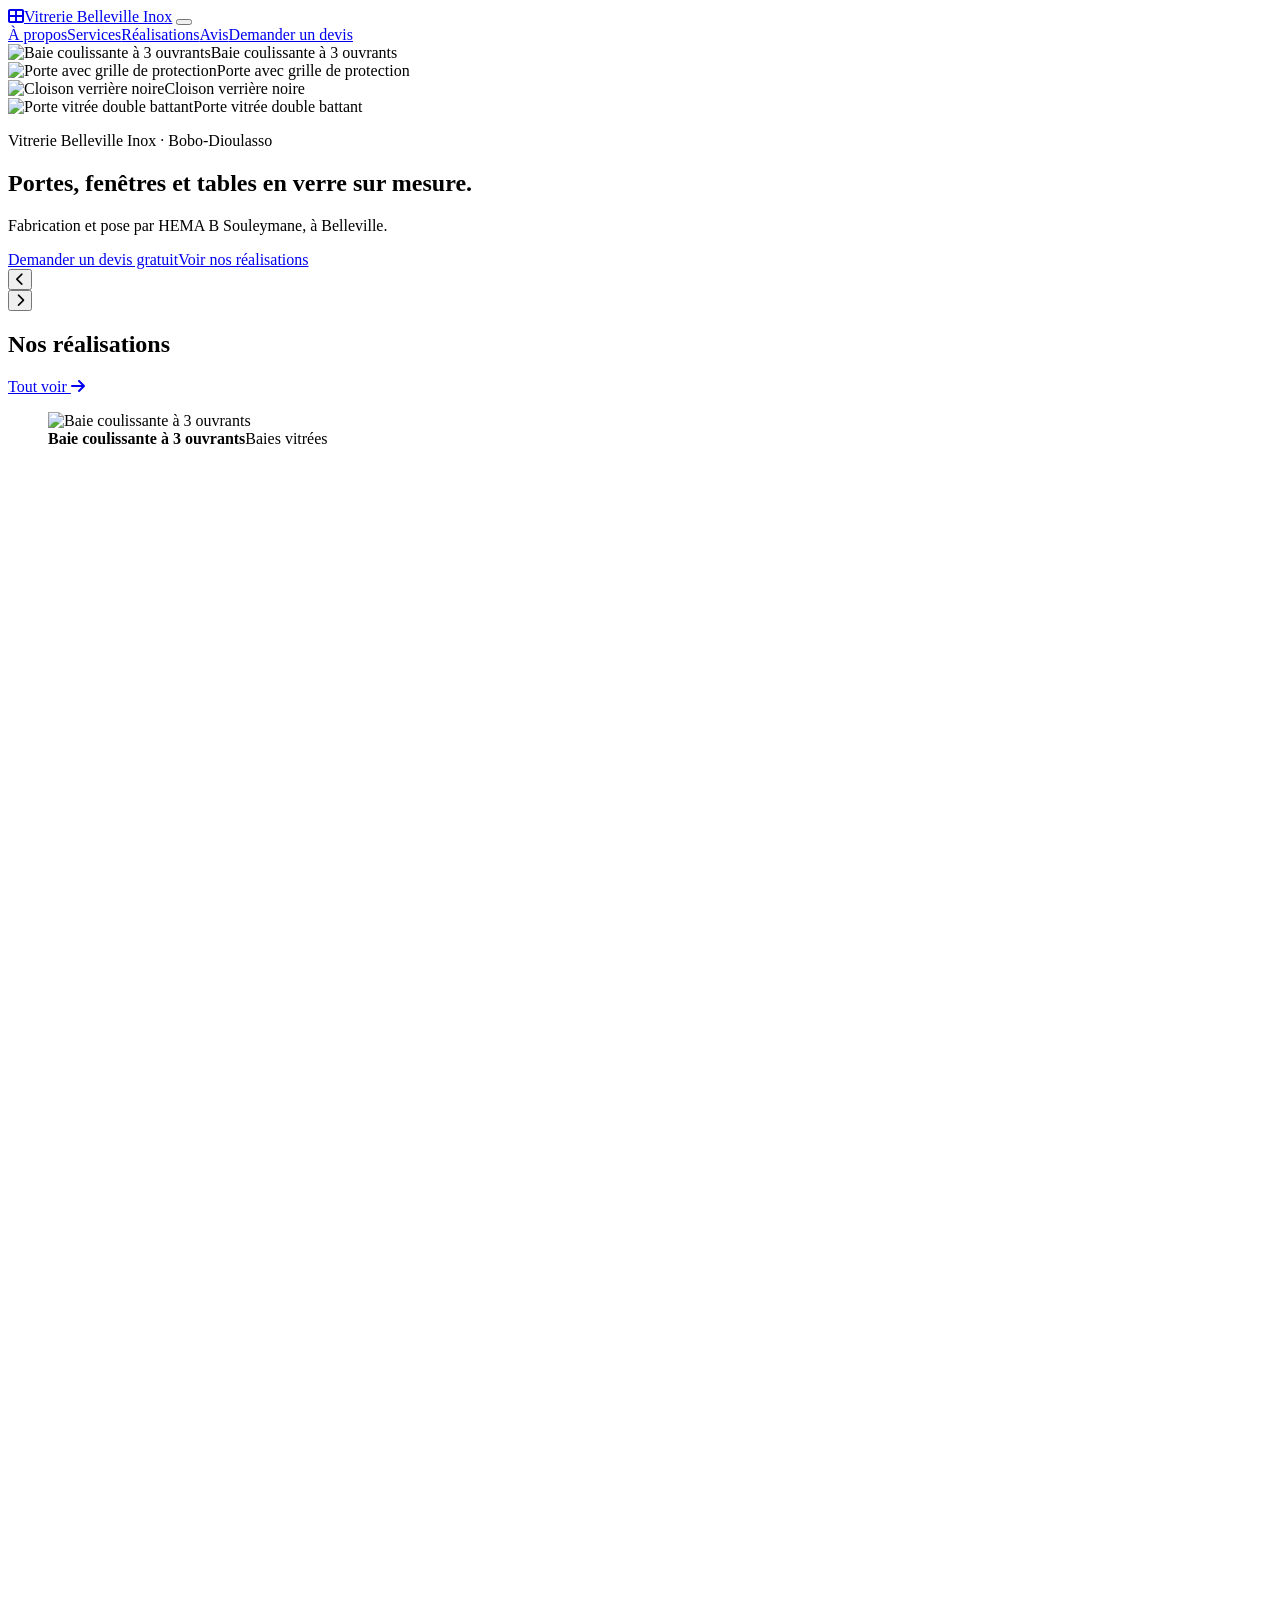
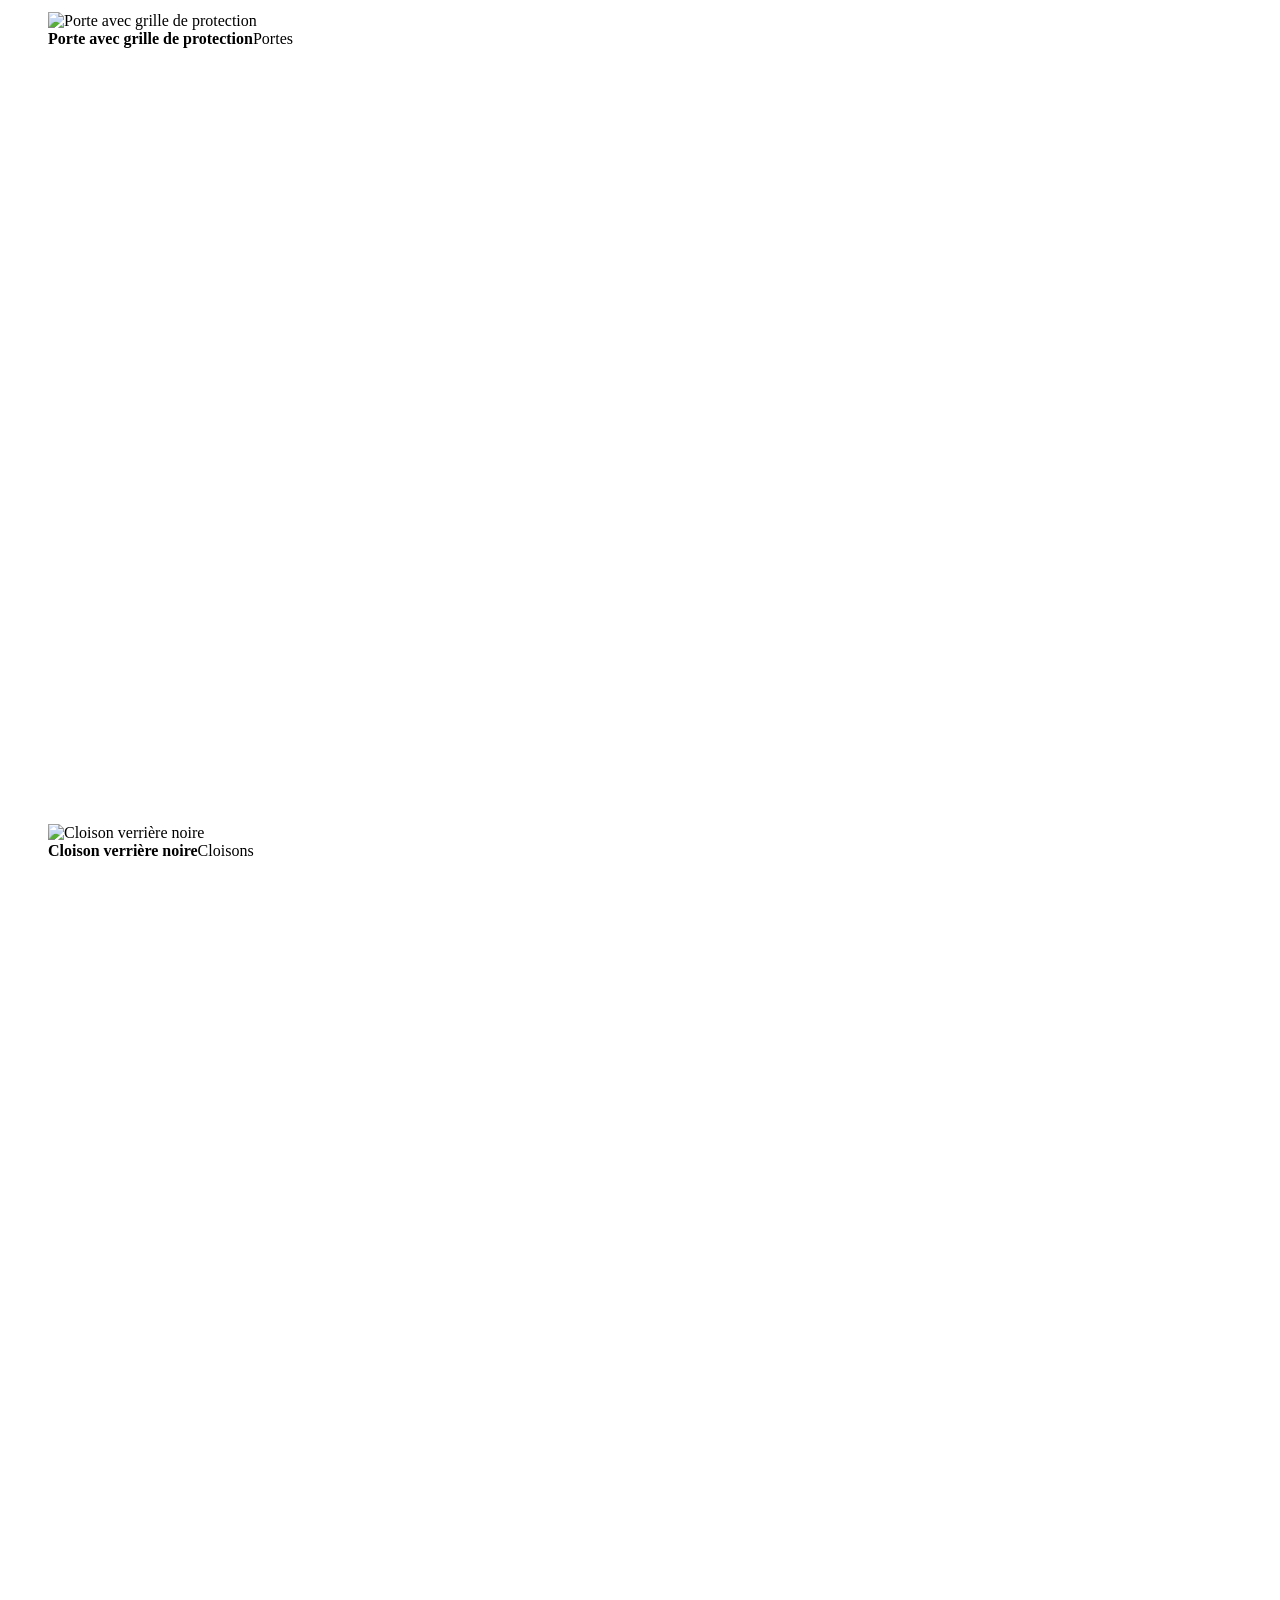
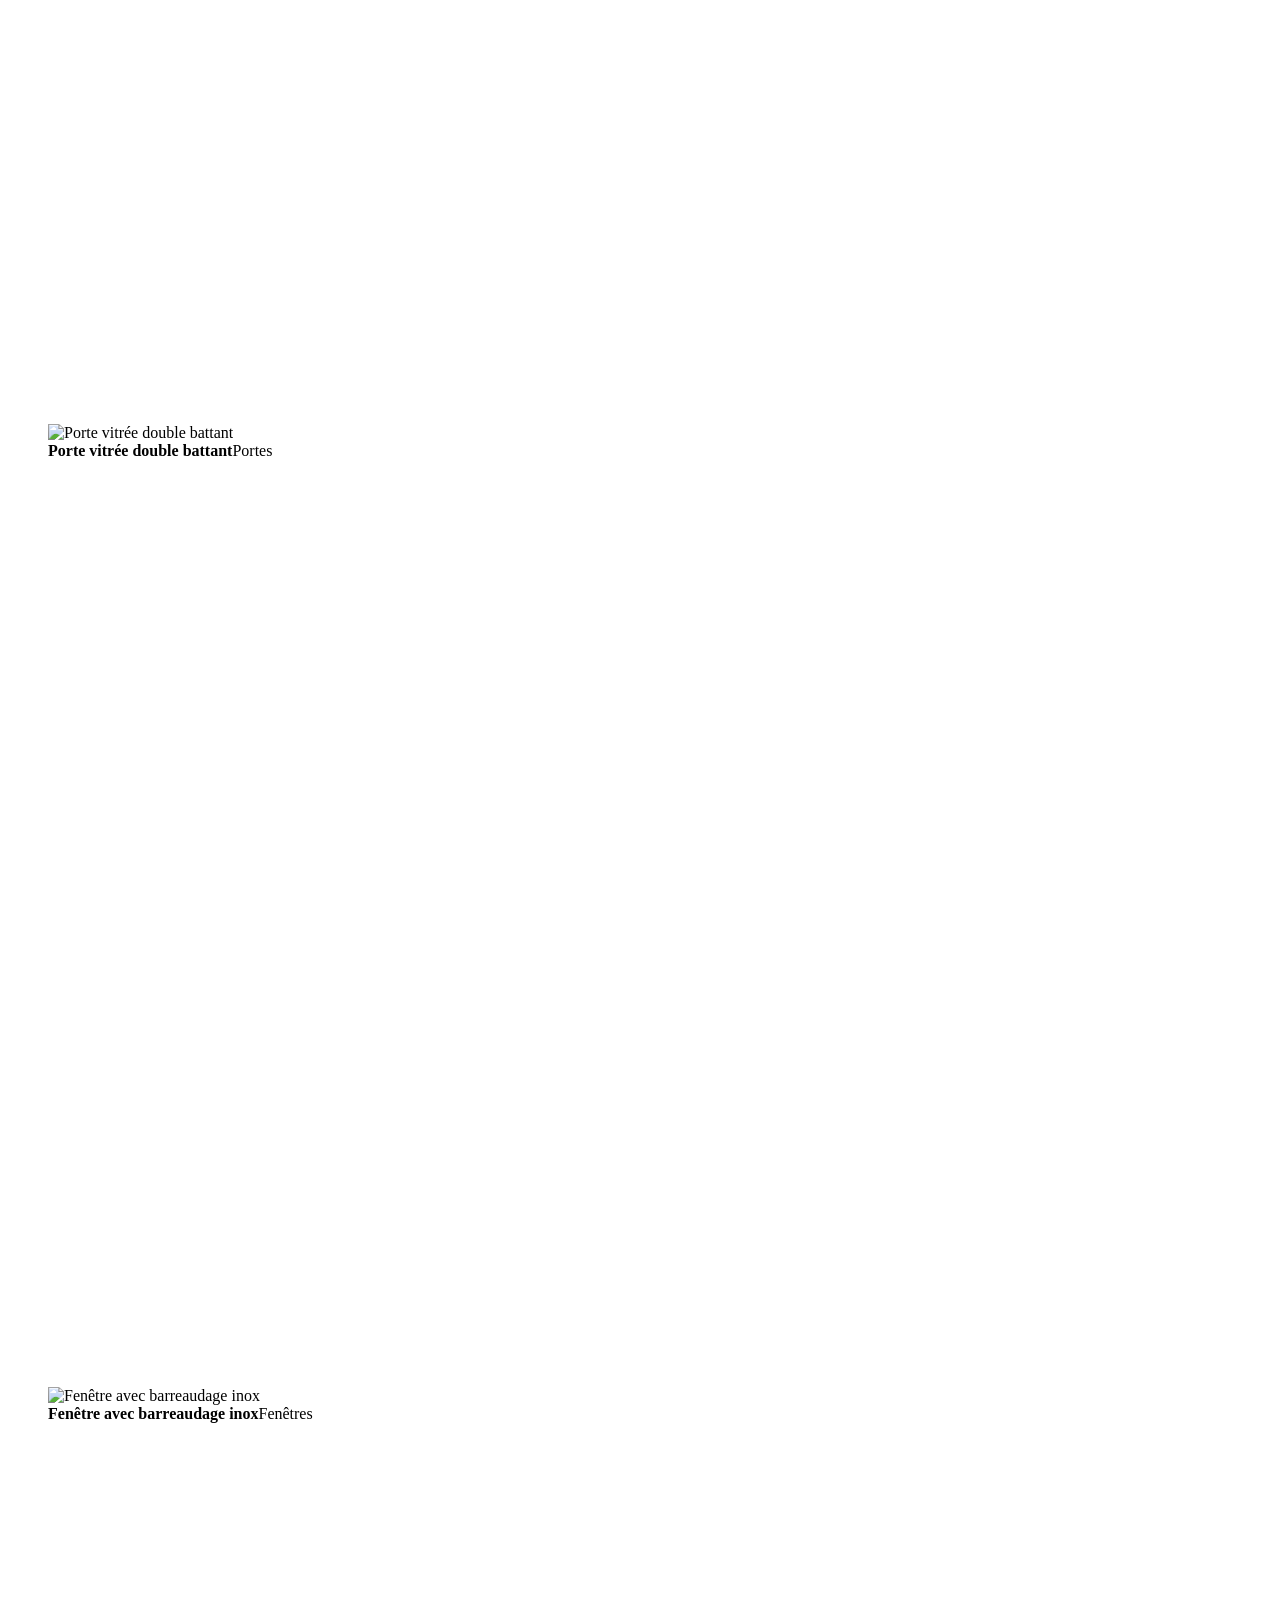
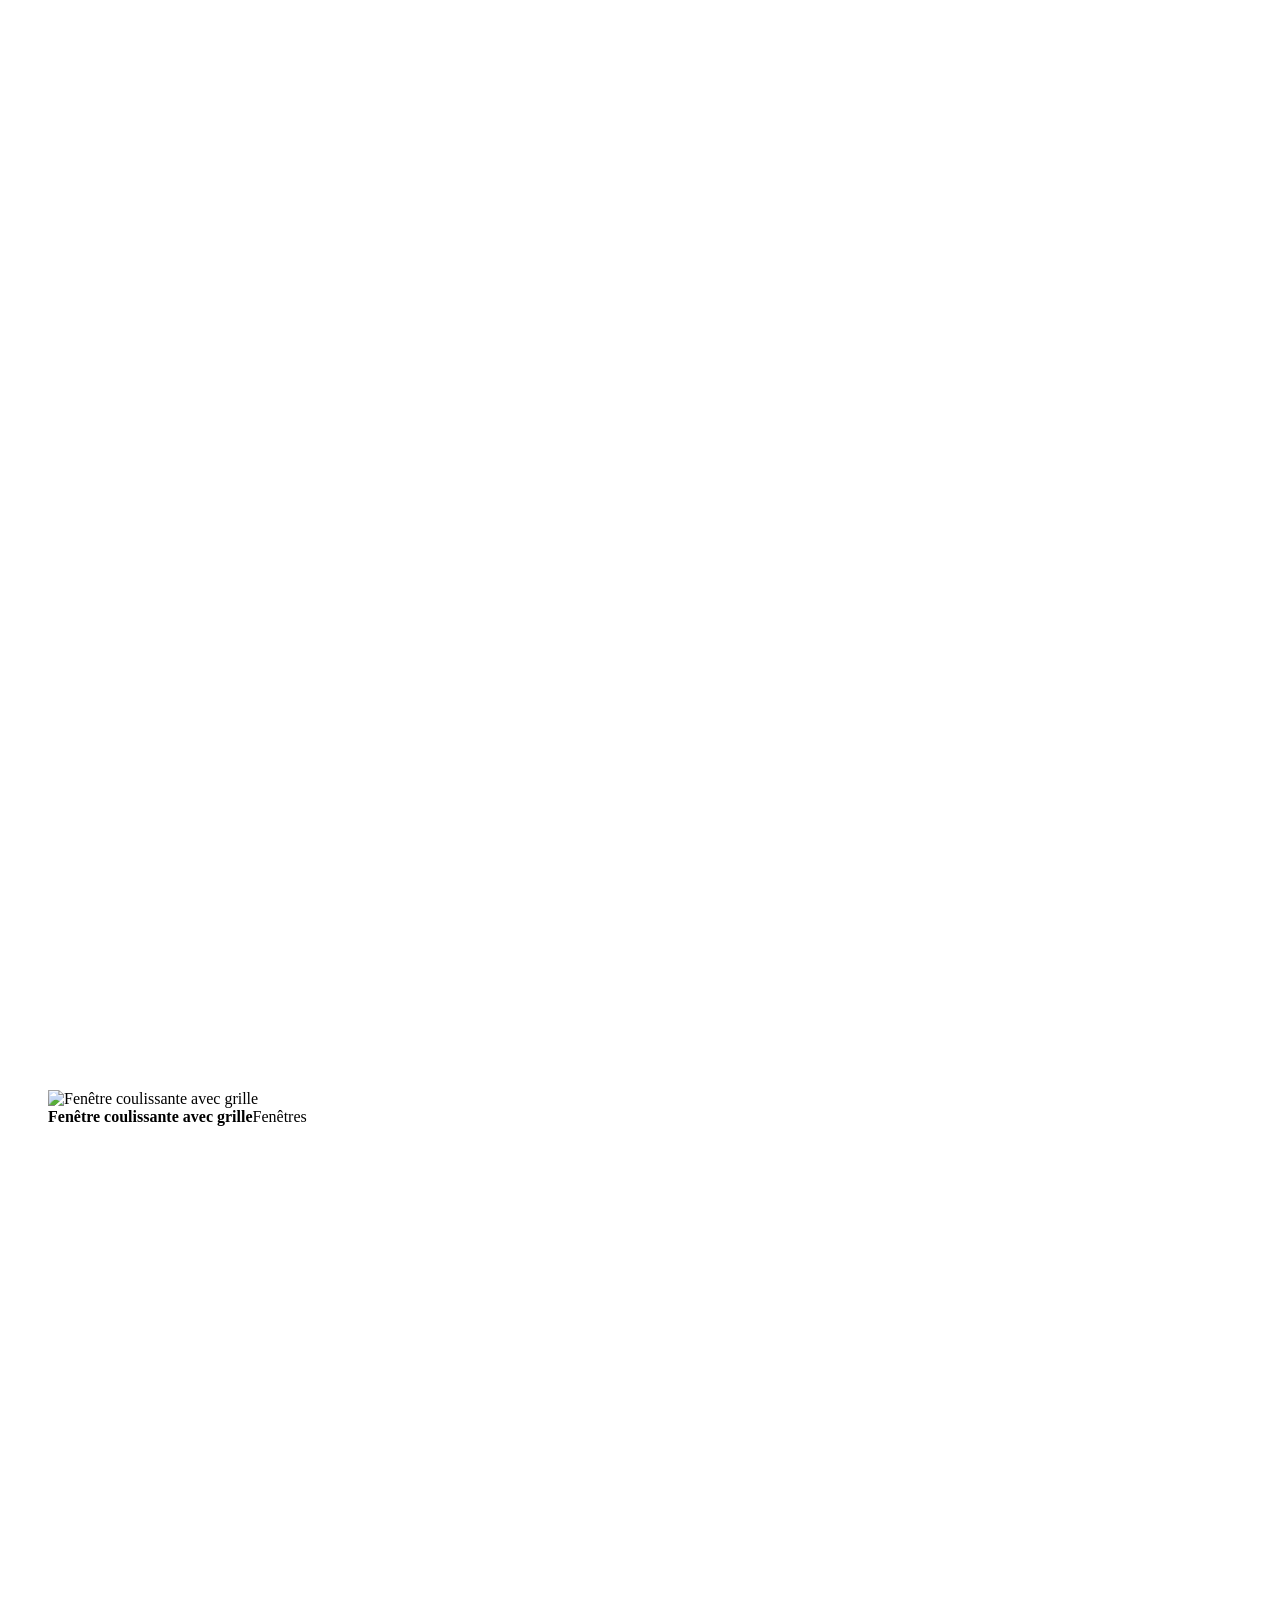
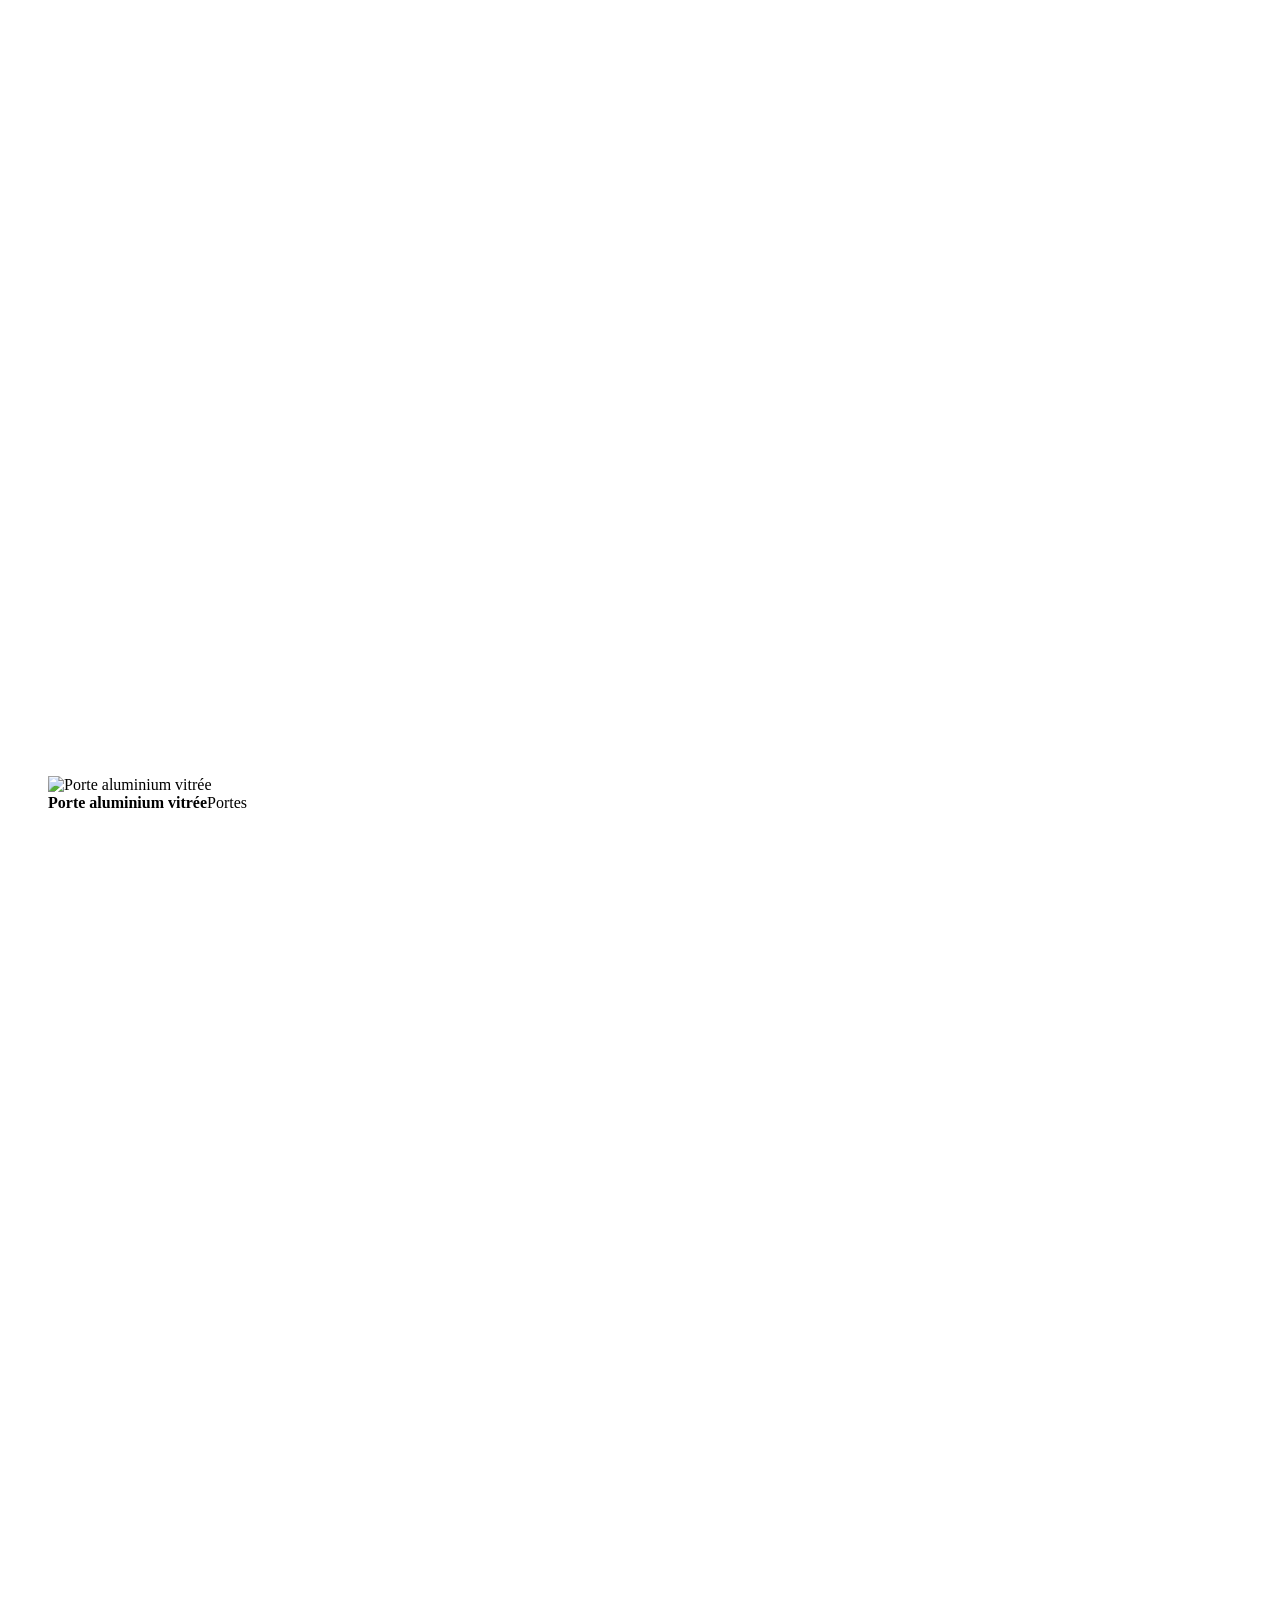
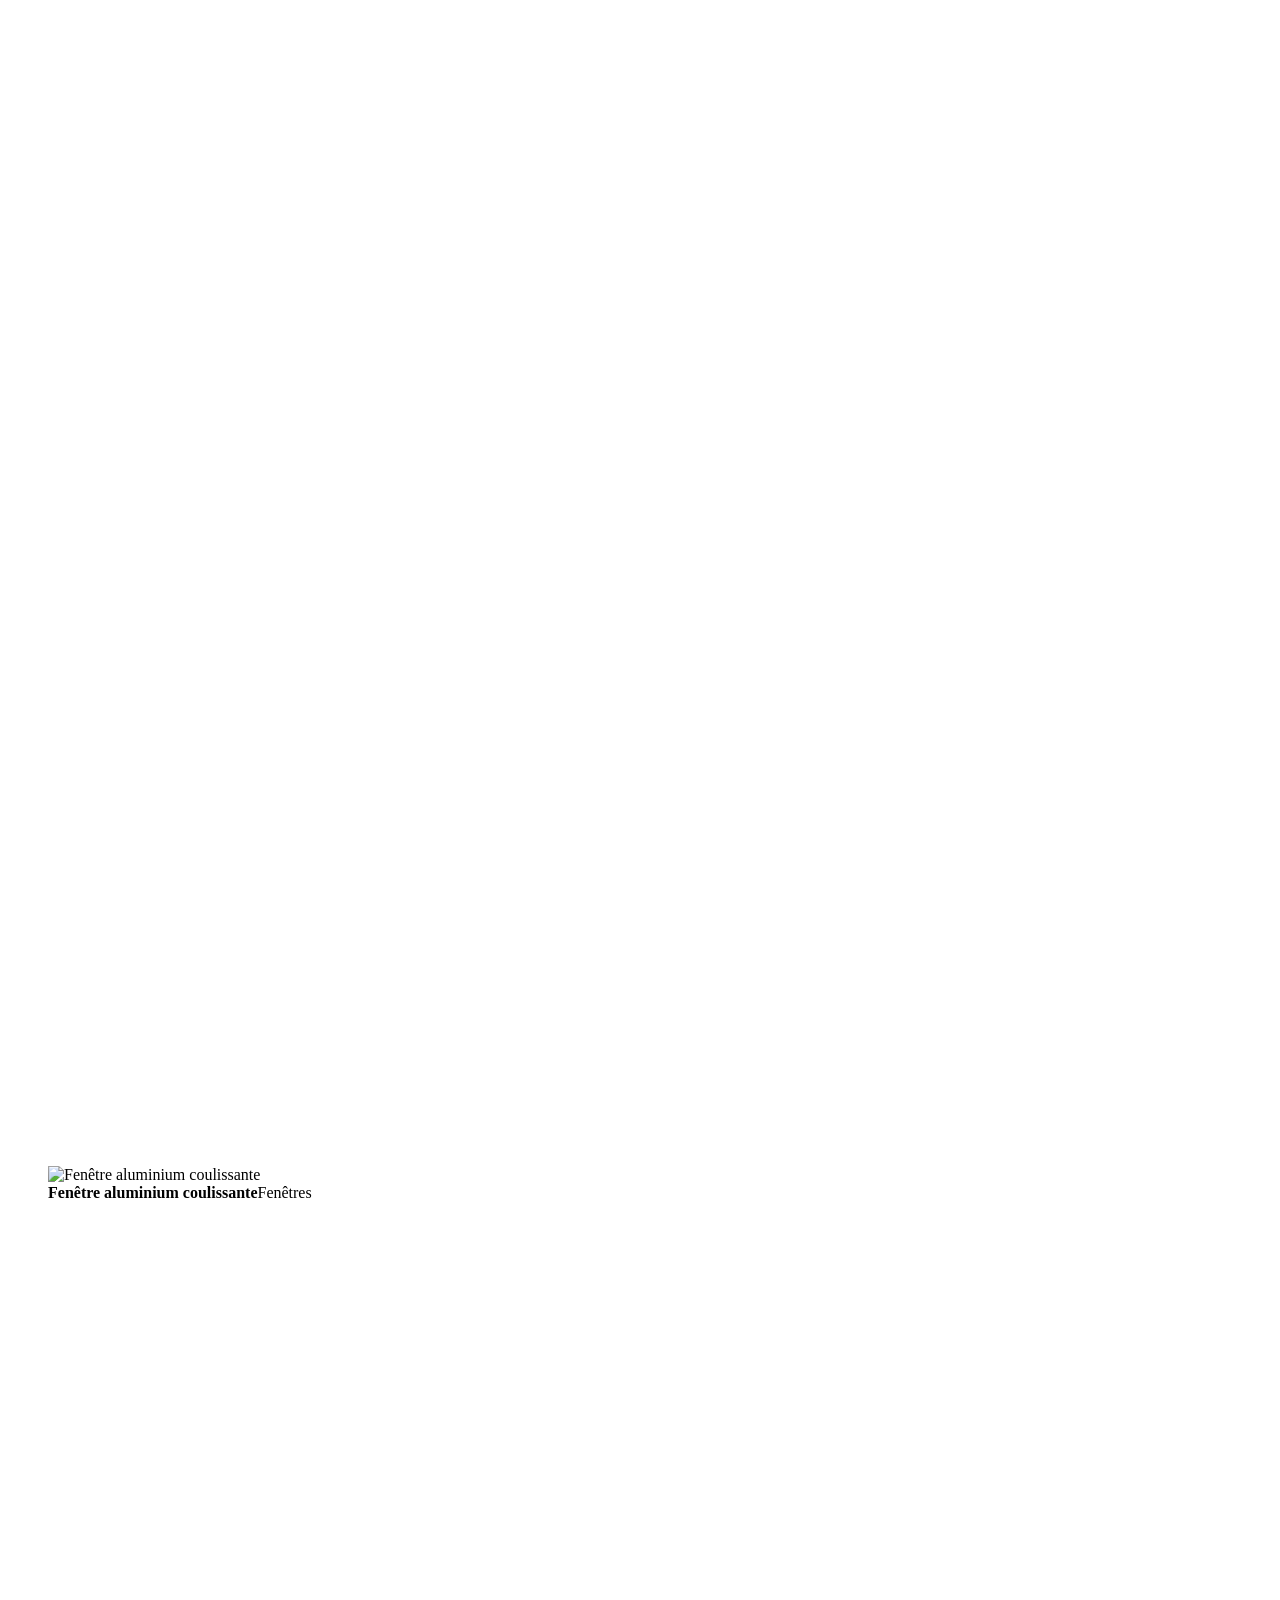
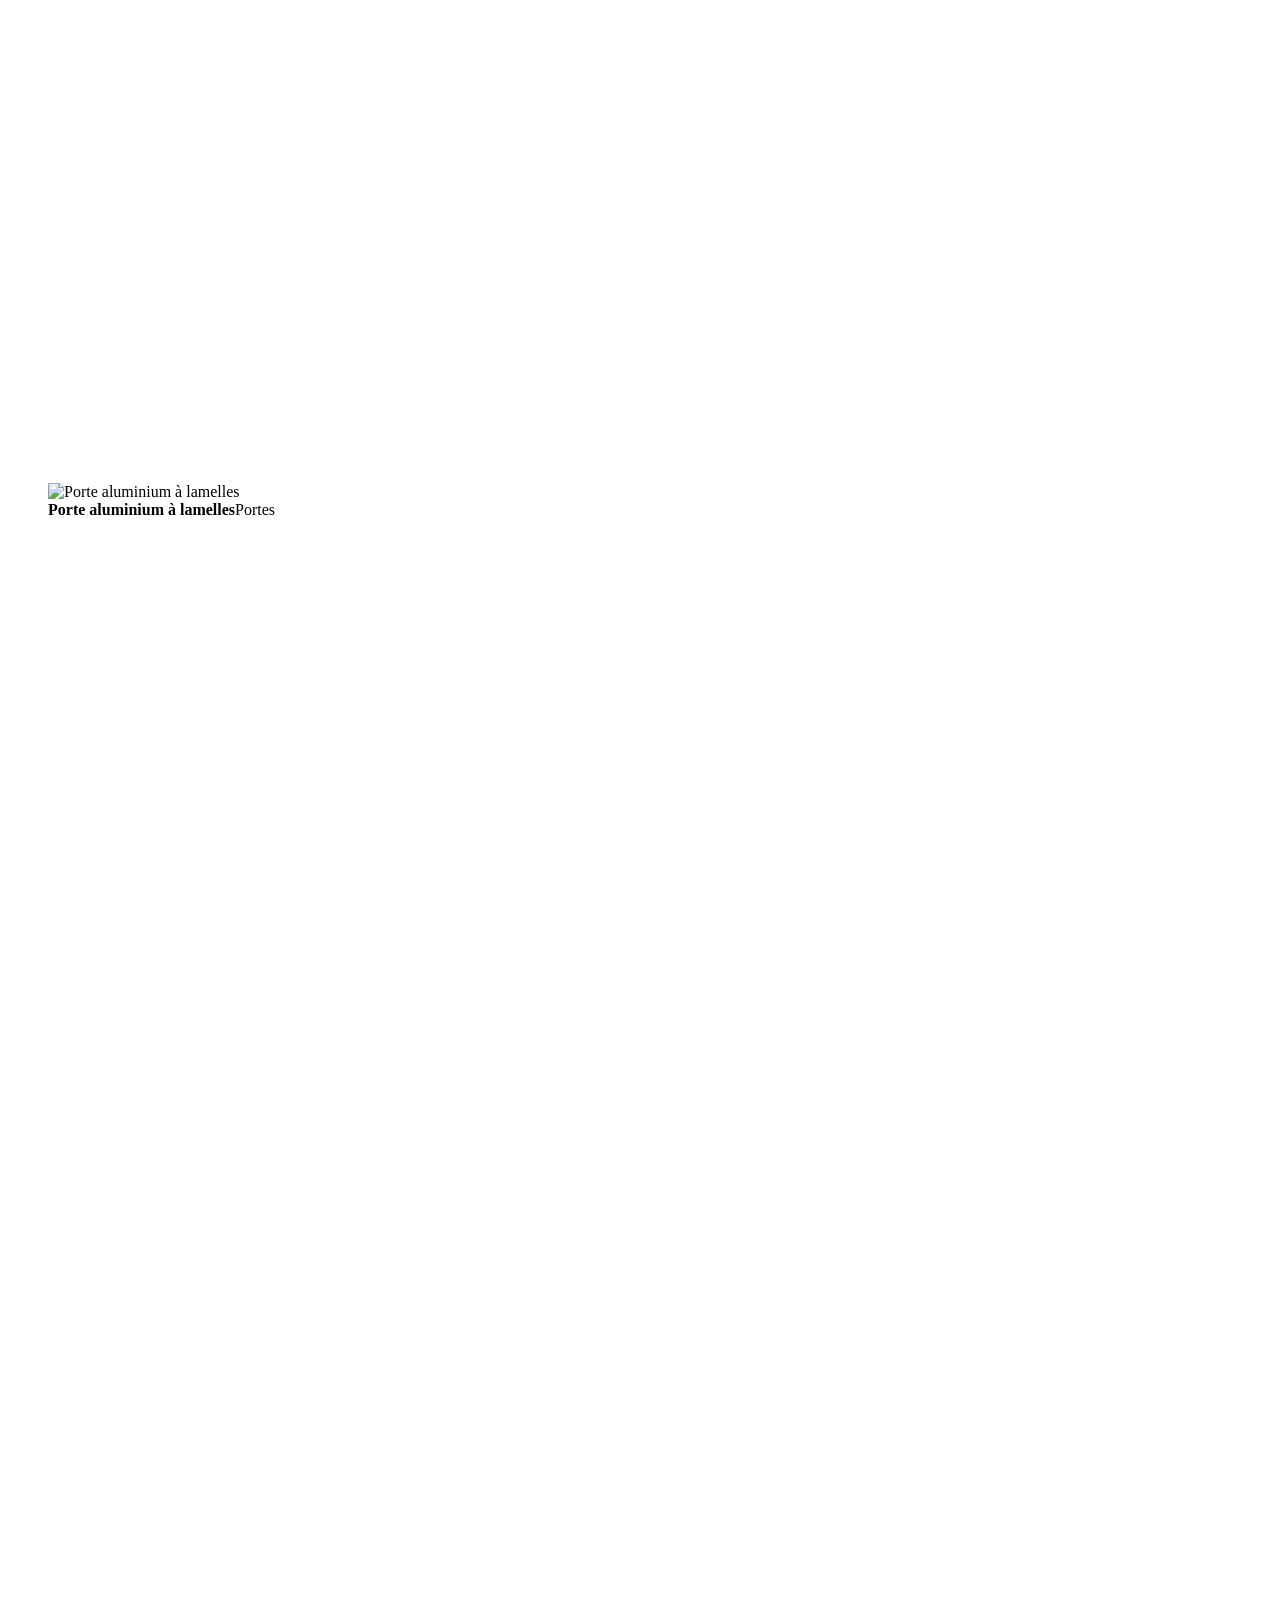
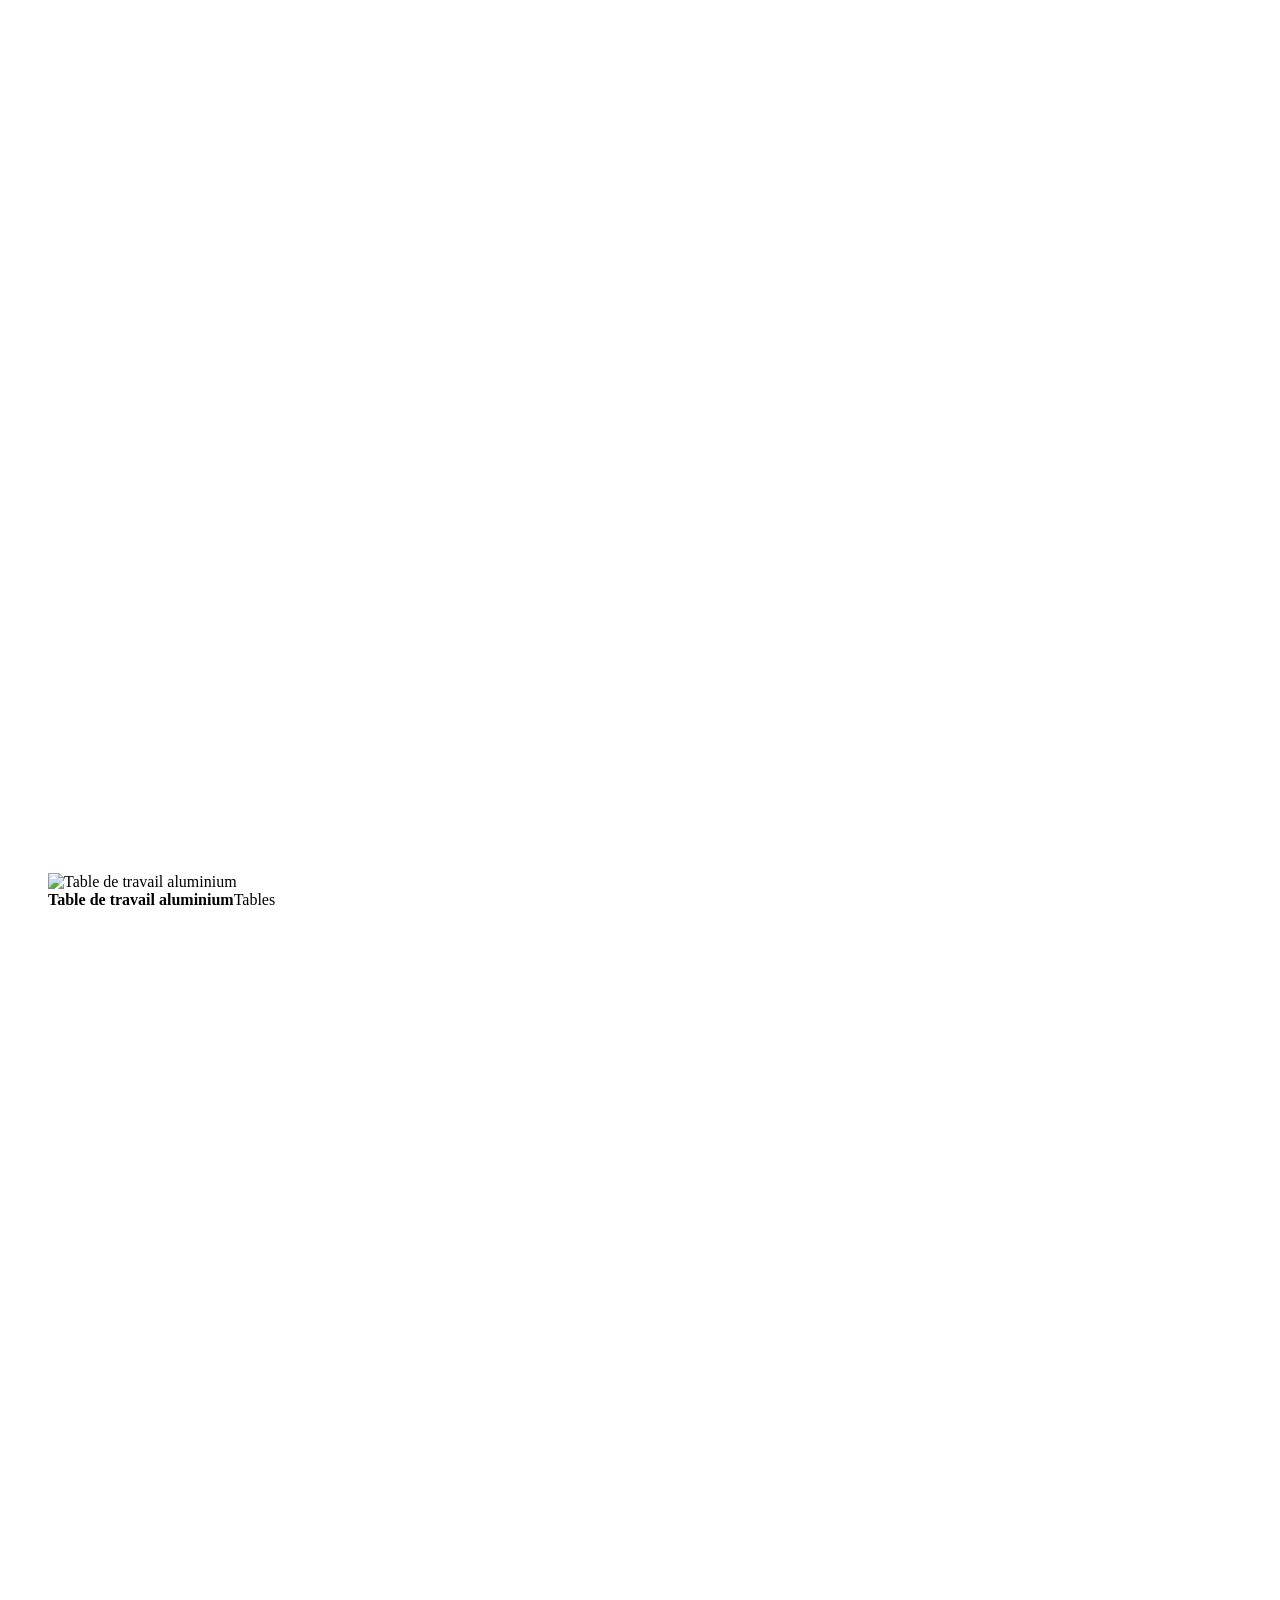
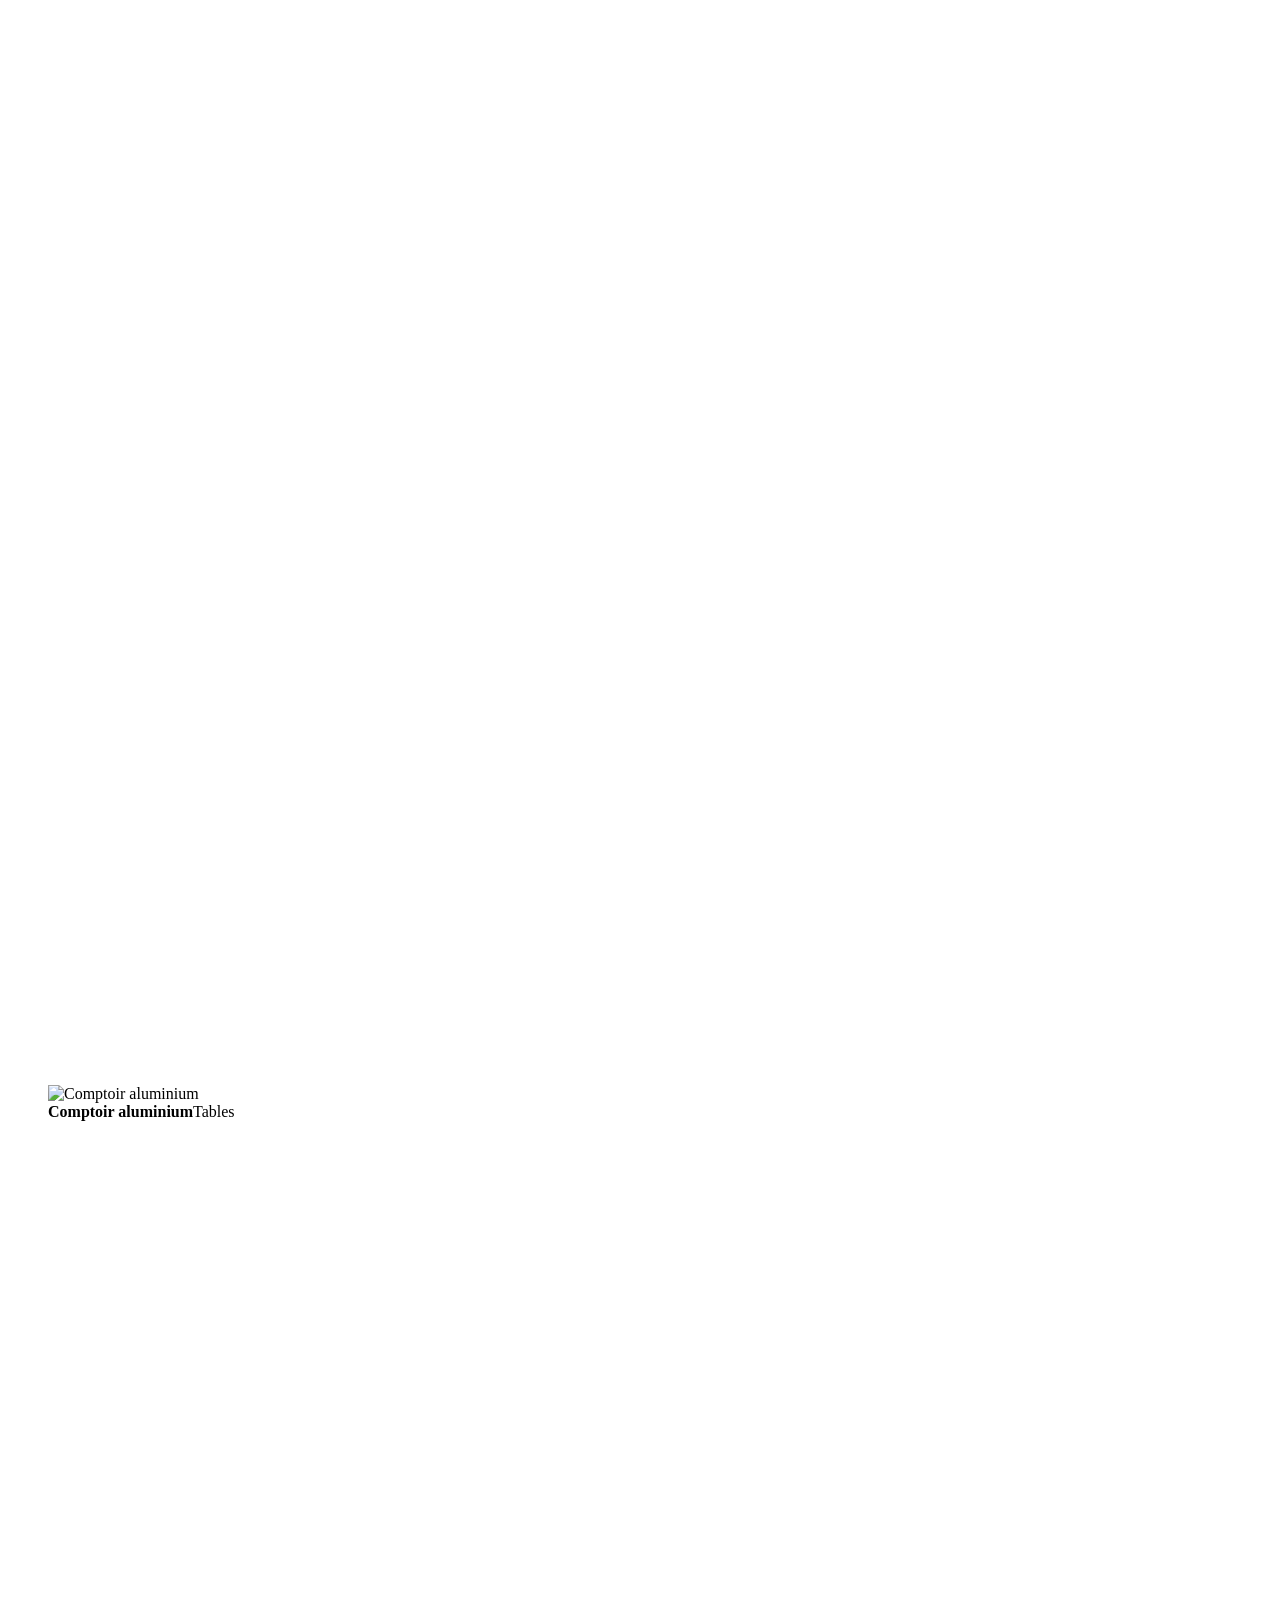
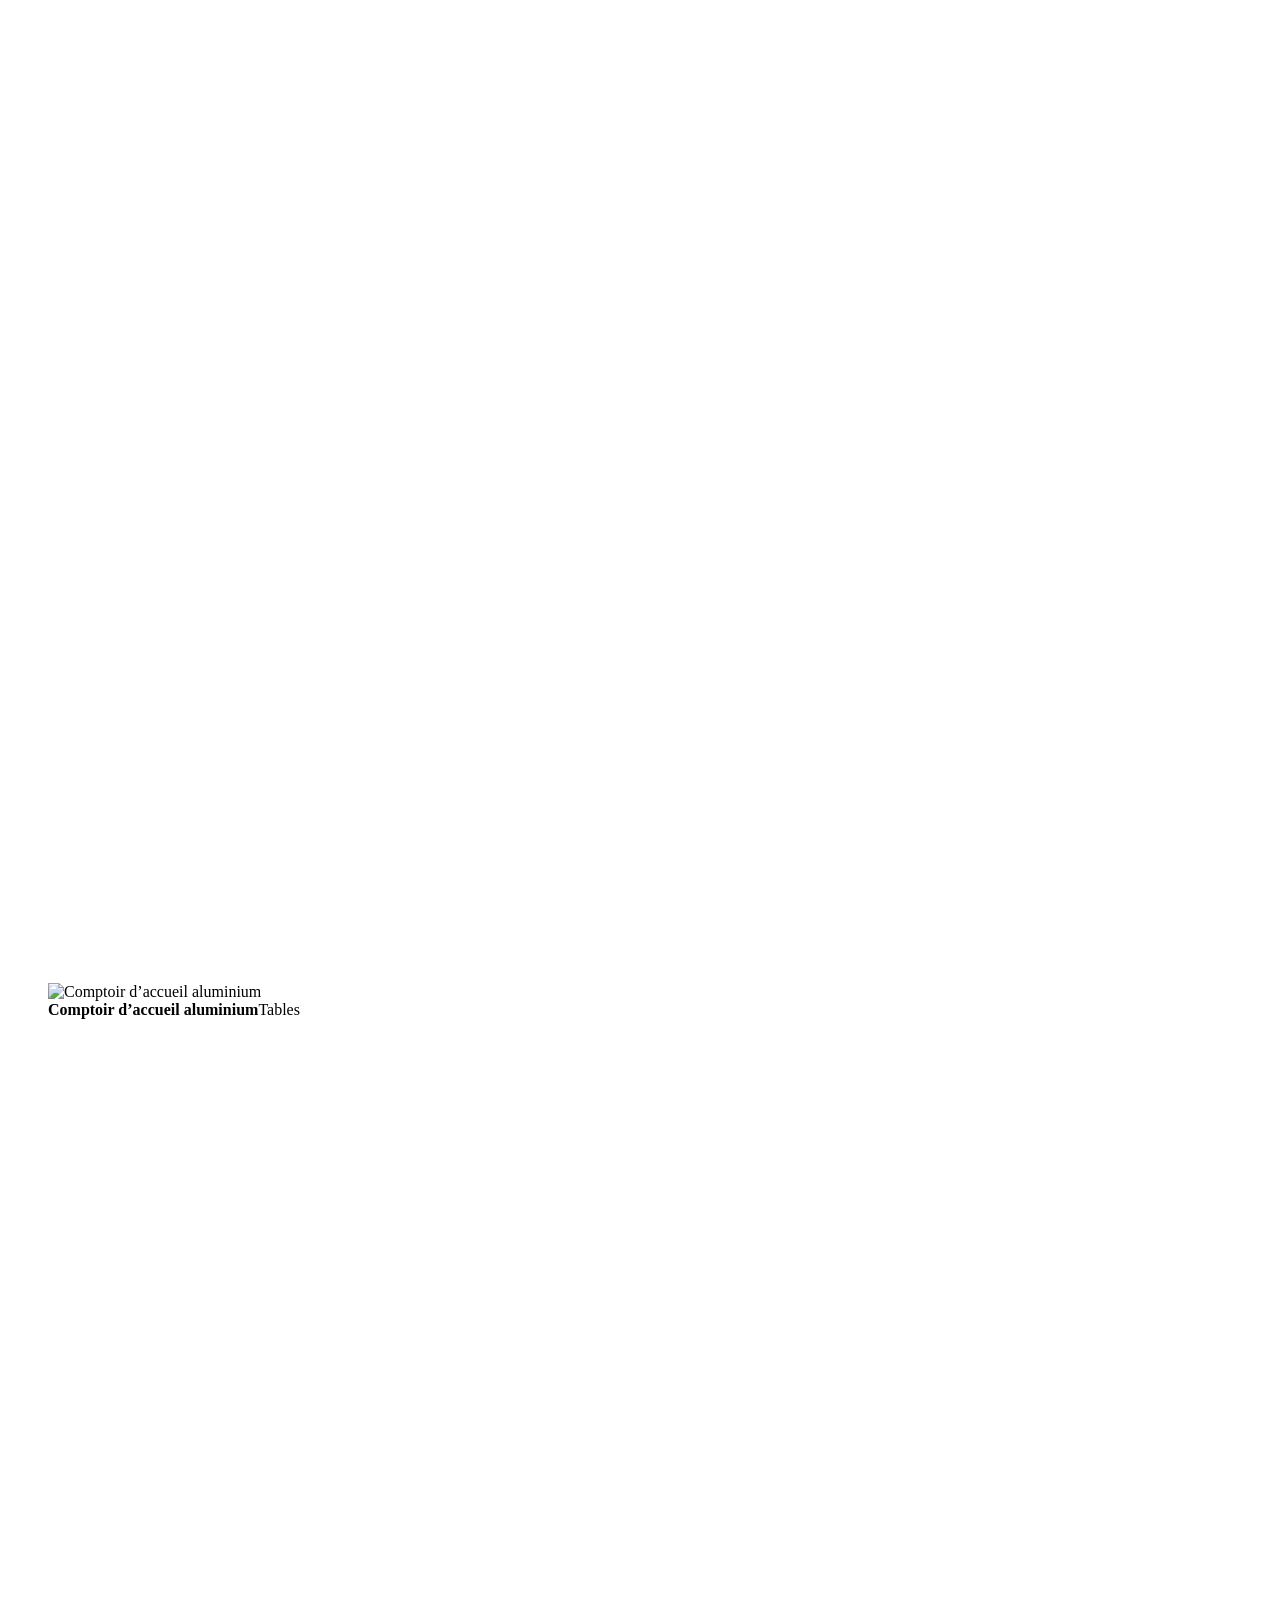
==== index.html @ be907fd7 "Add files via upload" ====
<!DOCTYPE html>
<html lang="fr"><head><meta charset="utf-8"><meta name="viewport" content="width=device-width, initial-scale=1">
<title>Vitrerie Belleville Inox — Miroiterie, vitrerie et inox à Bobo-Dioulasso</title><meta name="description" content="Pose de vitres sur chantier, portes et fenêtres en verre, armoires et tables vitrées, garde-corps inox à Bobo-Dioulasso (Belleville).">
<meta property="og:type" content="website"><meta property="og:title" content="Vitrerie Belleville Inox — Miroiterie, vitrerie et inox à Bobo-Dioulasso"><meta property="og:description" content="Pose de vitres sur chantier, portes et fenêtres en verre, armoires et tables vitrées, garde-corps inox à Bobo-Dioulasso (Belleville)."><meta property="og:locale" content="fr_BF">
<link rel="icon" href="data:image/svg+xml,%3Csvg xmlns='http://www.w3.org/2000/svg' viewBox='0 0 32 32'%3E%3Crect width='32' height='32' rx='6' fill='%231f3a4d'/%3E%3Cpath d='M8 8h16v16H8z' fill='none' stroke='%23c8682a' stroke-width='3'/%3E%3Cpath d='M8 24 24 8' stroke='%23dce8ee' stroke-width='2'/%3E%3C/svg%3E">
<link rel="preconnect" href="https://fonts.googleapis.com"><link rel="preconnect" href="https://fonts.gstatic.com" crossorigin>
<link href="https://fonts.googleapis.com/css2?family=Barlow+Condensed:wght@500;600;700&family=Public+Sans:wght@400;500;600&display=swap" rel="stylesheet">
<link rel="stylesheet" href="https://cdnjs.cloudflare.com/ajax/libs/font-awesome/6.5.1/css/all.min.css">
<link rel="stylesheet" href="assets/css/style.css?v=3">
<script type="application/ld+json">{"@context": "https://schema.org", "@type": "LocalBusiness", "name": "Vitrerie Belleville Inox", "founder": "HEMA B Souleymane", "telephone": "+22671317922", "address": {"@type": "PostalAddress", "streetAddress": "Secteur Belleville, non loin de la pharmacie Hayat", "addressLocality": "Bobo-Dioulasso", "addressCountry": "BF"}, "openingHours": "Mo-Sa 07:30-18:30"}</script></head>
<body class="home">
<div class="loader" id="loader" aria-hidden="true"><div class="pane"></div></div>
<header class="nav" id="nav"><div class="wrap nav-in">
<a class="logo" href="index.html"><i class="fa-solid fa-table-cells-large"></i><span>Vitrerie Belleville Inox</span></a>
<button class="burger" id="burger" aria-label="Ouvrir le menu" aria-expanded="false"><span></span><span></span><span></span></button>
<nav class="menu" id="menu"><a href="index.html#apropos">À propos</a><a href="index.html#services">Services</a><a href="index.html#realisations">Réalisations</a><a href="index.html#temoignages">Avis</a><a class="btn btn-sm" href="contact.html">Demander un devis</a></nav></div></header>
<main>
<section class="hero" id="accueil"><div class="hero-slides" id="heroSlides"><div class="hs on"><img src="images/baie-coulissante-3-ouvrants.webp" alt="Baie coulissante à 3 ouvrants" decoding="async" draggable="false"><span class="hcap">Baie coulissante à 3 ouvrants</span></div><div class="hs"><img src="images/porte-grille-metallique.webp" alt="Porte avec grille de protection" loading="lazy" decoding="async" draggable="false"><span class="hcap">Porte avec grille de protection</span></div><div class="hs"><img src="images/cloison-verriere-noire.webp" alt="Cloison verrière noire" loading="lazy" decoding="async" draggable="false"><span class="hcap">Cloison verrière noire</span></div><div class="hs"><img src="images/porte-vitree-double-battant.webp" alt="Porte vitrée double battant" loading="lazy" decoding="async" draggable="false"><span class="hcap">Porte vitrée double battant</span></div></div><div class="hero-shade"></div>
<div class="wrap hero-in"><p class="hero-brand">Vitrerie Belleville Inox · Bobo-Dioulasso</p><h1>Portes, fenêtres et tables en verre sur mesure.</h1><p>Fabrication et pose par HEMA B Souleymane, à Belleville.</p>
<div class="cta"><a class="btn" href="contact.html">Demander un devis gratuit</a><a class="btn btn-ghost" href="#realisations">Voir nos réalisations</a></div></div>
<div class="hero-ctrl"><button class="harr" id="hprev" aria-label="Image précédente"><i class="fa-solid fa-chevron-left"></i></button><div class="hdots" id="hdots"></div><button class="harr" id="hnext" aria-label="Image suivante"><i class="fa-solid fa-chevron-right"></i></button></div></section>

<section class="showcase" id="realisations" aria-label="Nos réalisations">
<div class="wrap sc-head"><h2>Nos réalisations</h2><a class="more" href="realisations.html">Tout voir <i class="fa-solid fa-arrow-right"></i></a></div>
<!-- ===== AJOUTER UNE PHOTO : copiez un bloc <figure class="mcard"> ci-dessous, collez-le dans CHAQUE rangée, et changez le nom du fichier, le titre et la catégorie ===== -->
<div class="marquee" data-dir="-1" data-speed="38"><div class="mtrack"><figure class="mcard" style="aspect-ratio:1.0" data-full="images/baie-coulissante-3-ouvrants.webp"><img src="images/th-baie-coulissante-3-ouvrants.webp" alt="Baie coulissante à 3 ouvrants" decoding="async" draggable="false"><figcaption><b>Baie coulissante à 3 ouvrants</b><span>Baies vitrées</span></figcaption></figure><figure class="mcard" style="aspect-ratio:1.487" data-full="images/porte-grille-metallique.webp"><img src="images/th-porte-grille-metallique.webp" alt="Porte avec grille de protection" decoding="async" draggable="false"><figcaption><b>Porte avec grille de protection</b><span>Portes</span></figcaption></figure><figure class="mcard" style="aspect-ratio:1.0" data-full="images/cloison-verriere-noire.webp"><img src="images/th-cloison-verriere-noire.webp" alt="Cloison verrière noire" decoding="async" draggable="false"><figcaption><b>Cloison verrière noire</b><span>Cloisons</span></figcaption></figure><figure class="mcard" style="aspect-ratio:1.25" data-full="images/porte-vitree-double-battant.webp"><img src="images/th-porte-vitree-double-battant.webp" alt="Porte vitrée double battant" decoding="async" draggable="false"><figcaption><b>Porte vitrée double battant</b><span>Portes</span></figcaption></figure><figure class="mcard" style="aspect-ratio:0.92" data-full="images/fenetre-barreaudage-inox.webp"><img src="images/th-fenetre-barreaudage-inox.webp" alt="Fenêtre avec barreaudage inox" decoding="async" draggable="false"><figcaption><b>Fenêtre avec barreaudage inox</b><span>Fenêtres</span></figcaption></figure><figure class="mcard" style="aspect-ratio:0.932" data-full="images/fenetre-coulissante-grille.webp"><img src="images/th-fenetre-coulissante-grille.webp" alt="Fenêtre coulissante avec grille" decoding="async" draggable="false"><figcaption><b>Fenêtre coulissante avec grille</b><span>Fenêtres</span></figcaption></figure><figure class="mcard" style="aspect-ratio:0.6" data-full="images/porte-aluminium-vitree.webp"><img src="images/th-porte-aluminium-vitree.webp" alt="Porte aluminium vitrée" decoding="async" draggable="false"><figcaption><b>Porte aluminium vitrée</b><span>Portes</span></figcaption></figure><figure class="mcard" style="aspect-ratio:1.313" data-full="images/fenetre-aluminium-coulissante.webp"><img src="images/th-fenetre-aluminium-coulissante.webp" alt="Fenêtre aluminium coulissante" decoding="async" draggable="false"><figcaption><b>Fenêtre aluminium coulissante</b><span>Fenêtres</span></figcaption></figure><figure class="mcard" style="aspect-ratio:0.6" data-full="images/porte-aluminium-lamelles.webp"><img src="images/th-porte-aluminium-lamelles.webp" alt="Porte aluminium à lamelles" decoding="async" draggable="false"><figcaption><b>Porte aluminium à lamelles</b><span>Portes</span></figcaption></figure><figure class="mcard" style="aspect-ratio:0.659" data-full="images/table-atelier-aluminium.webp"><img src="images/th-table-atelier-aluminium.webp" alt="Table de travail aluminium" decoding="async" draggable="false"><figcaption><b>Table de travail aluminium</b><span>Tables</span></figcaption></figure><figure class="mcard" style="aspect-ratio:0.799" data-full="images/comptoir-aluminium-bois.webp"><img src="images/th-comptoir-aluminium-bois.webp" alt="Comptoir aluminium" decoding="async" draggable="false"><figcaption><b>Comptoir aluminium</b><span>Tables</span></figcaption></figure><figure class="mcard" style="aspect-ratio:0.9" data-full="images/comptoir-aluminium-rouge.webp"><img src="images/th-comptoir-aluminium-rouge.webp" alt="Comptoir d’accueil aluminium" decoding="async" draggable="false"><figcaption><b>Comptoir d’accueil aluminium</b><span>Tables</span></figcaption></figure></div></div>
<div class="marquee" data-dir="1" data-speed="30"><div class="mtrack"><figure class="mcard" style="aspect-ratio:0.6" data-full="images/porte-aluminium-vitree.webp"><img src="images/th-porte-aluminium-vitree.webp" alt="Porte aluminium vitrée" decoding="async" draggable="false"><figcaption><b>Porte aluminium vitrée</b><span>Portes</span></figcaption></figure><figure class="mcard" style="aspect-ratio:1.313" data-full="images/fenetre-aluminium-coulissante.webp"><img src="images/th-fenetre-aluminium-coulissante.webp" alt="Fenêtre aluminium coulissante" decoding="async" draggable="false"><figcaption><b>Fenêtre aluminium coulissante</b><span>Fenêtres</span></figcaption></figure><figure class="mcard" style="aspect-ratio:0.6" data-full="images/porte-aluminium-lamelles.webp"><img src="images/th-porte-aluminium-lamelles.webp" alt="Porte aluminium à lamelles" decoding="async" draggable="false"><figcaption><b>Porte aluminium à lamelles</b><span>Portes</span></figcaption></figure><figure class="mcard" style="aspect-ratio:0.659" data-full="images/table-atelier-aluminium.webp"><img src="images/th-table-atelier-aluminium.webp" alt="Table de travail aluminium" decoding="async" draggable="false"><figcaption><b>Table de travail aluminium</b><span>Tables</span></figcaption></figure><figure class="mcard" style="aspect-ratio:0.799" data-full="images/comptoir-aluminium-bois.webp"><img src="images/th-comptoir-aluminium-bois.webp" alt="Comptoir aluminium" decoding="async" draggable="false"><figcaption><b>Comptoir aluminium</b><span>Tables</span></figcaption></figure><figure class="mcard" style="aspect-ratio:0.9" data-full="images/comptoir-aluminium-rouge.webp"><img src="images/th-comptoir-aluminium-rouge.webp" alt="Comptoir d’accueil aluminium" decoding="async" draggable="false"><figcaption><b>Comptoir d’accueil aluminium</b><span>Tables</span></figcaption></figure><figure class="mcard" style="aspect-ratio:1.0" data-full="images/baie-coulissante-3-ouvrants.webp"><img src="images/th-baie-coulissante-3-ouvrants.webp" alt="Baie coulissante à 3 ouvrants" decoding="async" draggable="false"><figcaption><b>Baie coulissante à 3 ouvrants</b><span>Baies vitrées</span></figcaption></figure><figure class="mcard" style="aspect-ratio:1.487" data-full="images/porte-grille-metallique.webp"><img src="images/th-porte-grille-metallique.webp" alt="Porte avec grille de protection" decoding="async" draggable="false"><figcaption><b>Porte avec grille de protection</b><span>Portes</span></figcaption></figure><figure class="mcard" style="aspect-ratio:1.0" data-full="images/cloison-verriere-noire.webp"><img src="images/th-cloison-verriere-noire.webp" alt="Cloison verrière noire" decoding="async" draggable="false"><figcaption><b>Cloison verrière noire</b><span>Cloisons</span></figcaption></figure><figure class="mcard" style="aspect-ratio:1.25" data-full="images/porte-vitree-double-battant.webp"><img src="images/th-porte-vitree-double-battant.webp" alt="Porte vitrée double battant" decoding="async" draggable="false"><figcaption><b>Porte vitrée double battant</b><span>Portes</span></figcaption></figure><figure class="mcard" style="aspect-ratio:0.92" data-full="images/fenetre-barreaudage-inox.webp"><img src="images/th-fenetre-barreaudage-inox.webp" alt="Fenêtre avec barreaudage inox" decoding="async" draggable="false"><figcaption><b>Fenêtre avec barreaudage inox</b><span>Fenêtres</span></figcaption></figure><figure class="mcard" style="aspect-ratio:0.932" data-full="images/fenetre-coulissante-grille.webp"><img src="images/th-fenetre-coulissante-grille.webp" alt="Fenêtre coulissante avec grille" decoding="async" draggable="false"><figcaption><b>Fenêtre coulissante avec grille</b><span>Fenêtres</span></figcaption></figure></div></div>
</section>

<section class="stats"><div class="wrap grid3"><div><b data-count="12">0</b><span>années d’expérience</span></div><div><b data-count="480">0</b><span>chantiers réalisés</span></div><div><b data-count="350">0</b><span>clients satisfaits</span></div></div></section>

<section class="sec alt" id="services"><div class="wrap"><h2 class="rv">Ce que nous fabriquons et posons</h2><div class="cards">
<article class="card rv"><i class="fa-solid fa-screwdriver-wrench"></i><h3>Pose de vitres sur chantier</h3><p>Nous venons sur place : mesures, découpe, pose et finitions silicone, sur chantier neuf ou rénovation.</p></article><article class="card rv"><i class="fa-solid fa-door-open"></i><h3>Portes de maison vitrées et fenêtres</h3><p>Verre trempé ou feuilleté, cadres aluminium ou inox, quincaillerie robuste adaptée au climat.</p></article><article class="card rv"><i class="fa-solid fa-house-chimney-window"></i><h3>Vitrages de maison</h3><p>Baies vitrées, cloisons, vérandas : de la lumière en plus, de la chaleur en moins.</p></article><article class="card rv"><i class="fa-solid fa-boxes-stacked"></i><h3>Armoires vitrées</h3><p>Fabriquées sur mesure dans notre atelier pour boutiques, salons et maisons.</p></article><article class="card rv"><i class="fa-solid fa-table-cells-large"></i><h3>Tables et meubles vitrés</h3><p>Plateaux en verre trempé, pieds en inox poli ou brossé, finitions soignées.</p></article><article class="card rv"><i class="fa-solid fa-shield-halved"></i><h3>Travaux en inox</h3><p>Garde-corps, rampes, structures : soudure propre et résistance dans le temps.</p></article><article class="card rv"><i class="fa-solid fa-store"></i><h3>Miroirs et vitrines</h3><p>Miroirs muraux, vitrines commerciales, enseignes vitrées taillés à vos dimensions.</p></article></div></div></section>

<section class="sec" id="temoignages"><div class="wrap"><h2 class="rv">Ils nous ont fait confiance</h2><div class="cards c3">
<blockquote class="card rv"><div class="stars" aria-label="5 sur 5"><i class="fa-solid fa-star"></i><i class="fa-solid fa-star"></i><i class="fa-solid fa-star"></i><i class="fa-solid fa-star"></i><i class="fa-solid fa-star"></i></div><p>Baie vitrée posée en une journée, finitions très propres. L’équipe a respecté les délais.</p><footer><b>Issouf T.</b><br>Propriétaire, Bobo-Dioulasso</footer></blockquote><blockquote class="card rv"><div class="stars" aria-label="5 sur 5"><i class="fa-solid fa-star"></i><i class="fa-solid fa-star"></i><i class="fa-solid fa-star"></i><i class="fa-solid fa-star"></i><i class="fa-solid fa-star"></i></div><p>Ma vitrine et mes armoires vitrées sont impeccables. Le devis était clair et le prix honnête.</p><footer><b>Mariam S.</b><br>Gérante de boutique</footer></blockquote><blockquote class="card rv"><div class="stars" aria-label="5 sur 5"><i class="fa-solid fa-star"></i><i class="fa-solid fa-star"></i><i class="fa-solid fa-star"></i><i class="fa-solid fa-star"></i><i class="fa-solid fa-star"></i></div><p>Nous travaillons avec eux sur nos chantiers : sérieux, ponctuels, et le garde-corps inox est solide.</p><footer><b>Abdoulaye K.</b><br>Entrepreneur du bâtiment</footer></blockquote></div></div></section>

<section class="sec alt" id="apropos"><div class="wrap split"><div class="rv"><h2>Un métier de précision, appris sur le terrain</h2>
<p>L’atelier de HEMA B Souleymane est installé à Belleville, près de la pharmacie Hayat. Depuis plus de dix ans, nous coupons, assemblons et posons du verre pour les particuliers, les commerçants et les entreprises du bâtiment.</p>
<p>Chaque pièce est mesurée sur place, fabriquée à la main et posée par nos équipes. Un devis honnête, un délai tenu, un chantier laissé propre.</p>
<ul class="vals"><li><i class="fa-solid fa-ruler-combined"></i> Mesures et découpes précises</li><li><i class="fa-solid fa-helmet-safety"></i> Pose sécurisée sur chantier</li><li><i class="fa-solid fa-handshake"></i> Devis clair, sans surprise</li></ul></div>
<div class="rv about-img"><img loading="lazy" src="images/th-cloison-verriere-noire.webp" alt="Cloison verrière noire"></div></div></section>

<section class="band"><div class="wrap"><h2>Un projet de vitrage ou d’inox ?</h2><p>Envoyez-nous vos dimensions ou une photo, nous répondons rapidement.</p><a class="btn" href="contact.html">Nous contacter</a></div></section>
</main>
<footer class="footer"><div class="wrap foot-grid">
<div><a class="logo" href="index.html"><i class="fa-solid fa-table-cells-large"></i><span>Vitrerie Belleville Inox</span></a><p>Miroiterie, vitrerie et travaux en inox à Bobo-Dioulasso.</p></div>
<div><h4>Liens</h4><a href="index.html#services">Services</a><a href="index.html#realisations">Réalisations</a><a href="realisations.html">Toutes les réalisations</a><a href="contact.html">Contact</a></div>
<div><h4>Coordonnées</h4><p><i class="fa-solid fa-location-dot"></i> Secteur Belleville, non loin de la pharmacie Hayat, Bobo-Dioulasso, Burkina Faso</p><p><i class="fa-brands fa-whatsapp"></i> +226 74 50 11 81</p><p><i class="fa-solid fa-phone"></i> +226 71 31 79 22</p><p><i class="fa-regular fa-clock"></i> Lundi – Samedi : 7h30 – 18h30</p></div></div>
<div class="wrap legal">© 2026 Vitrerie Belleville Inox — Tous droits réservés. Responsable : HEMA B Souleymane. Entreprise artisanale individuelle, Bobo-Dioulasso, Burkina Faso.</div></footer>
<div class="float"><a class="fl fl-call" href="tel:+22671317922" aria-label="Appeler"><i class="fa-solid fa-phone"></i></a>
<a class="fl fl-wa" target="_blank" rel="noopener" aria-label="Écrire sur WhatsApp" href="https://wa.me/22674501181?text=Bonjour%2C%20je%20souhaite%20un%20devis%20pour%20des%20travaux%20de%20vitrerie%20%2F%20inox."><i class="fa-brands fa-whatsapp"></i></a></div>
<script src="assets/js/main.js?v=3"></script>
</body></html>
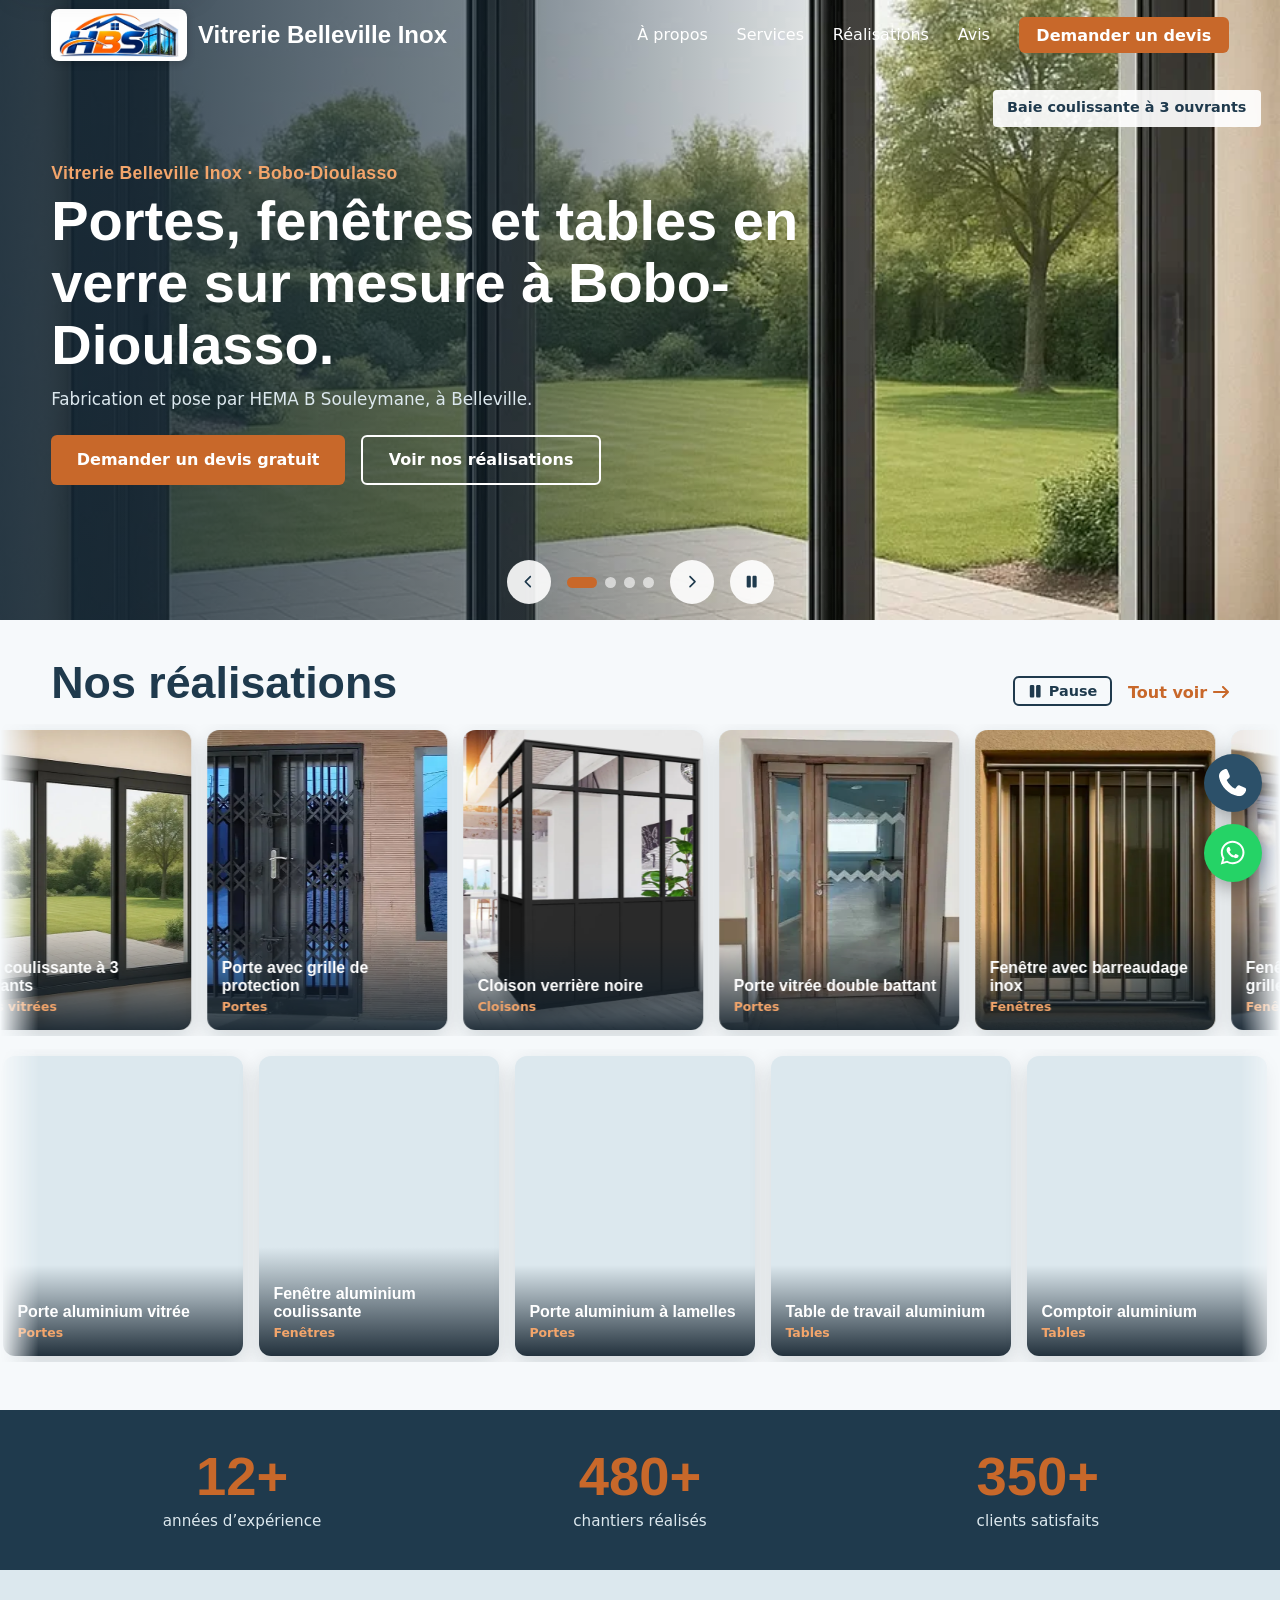
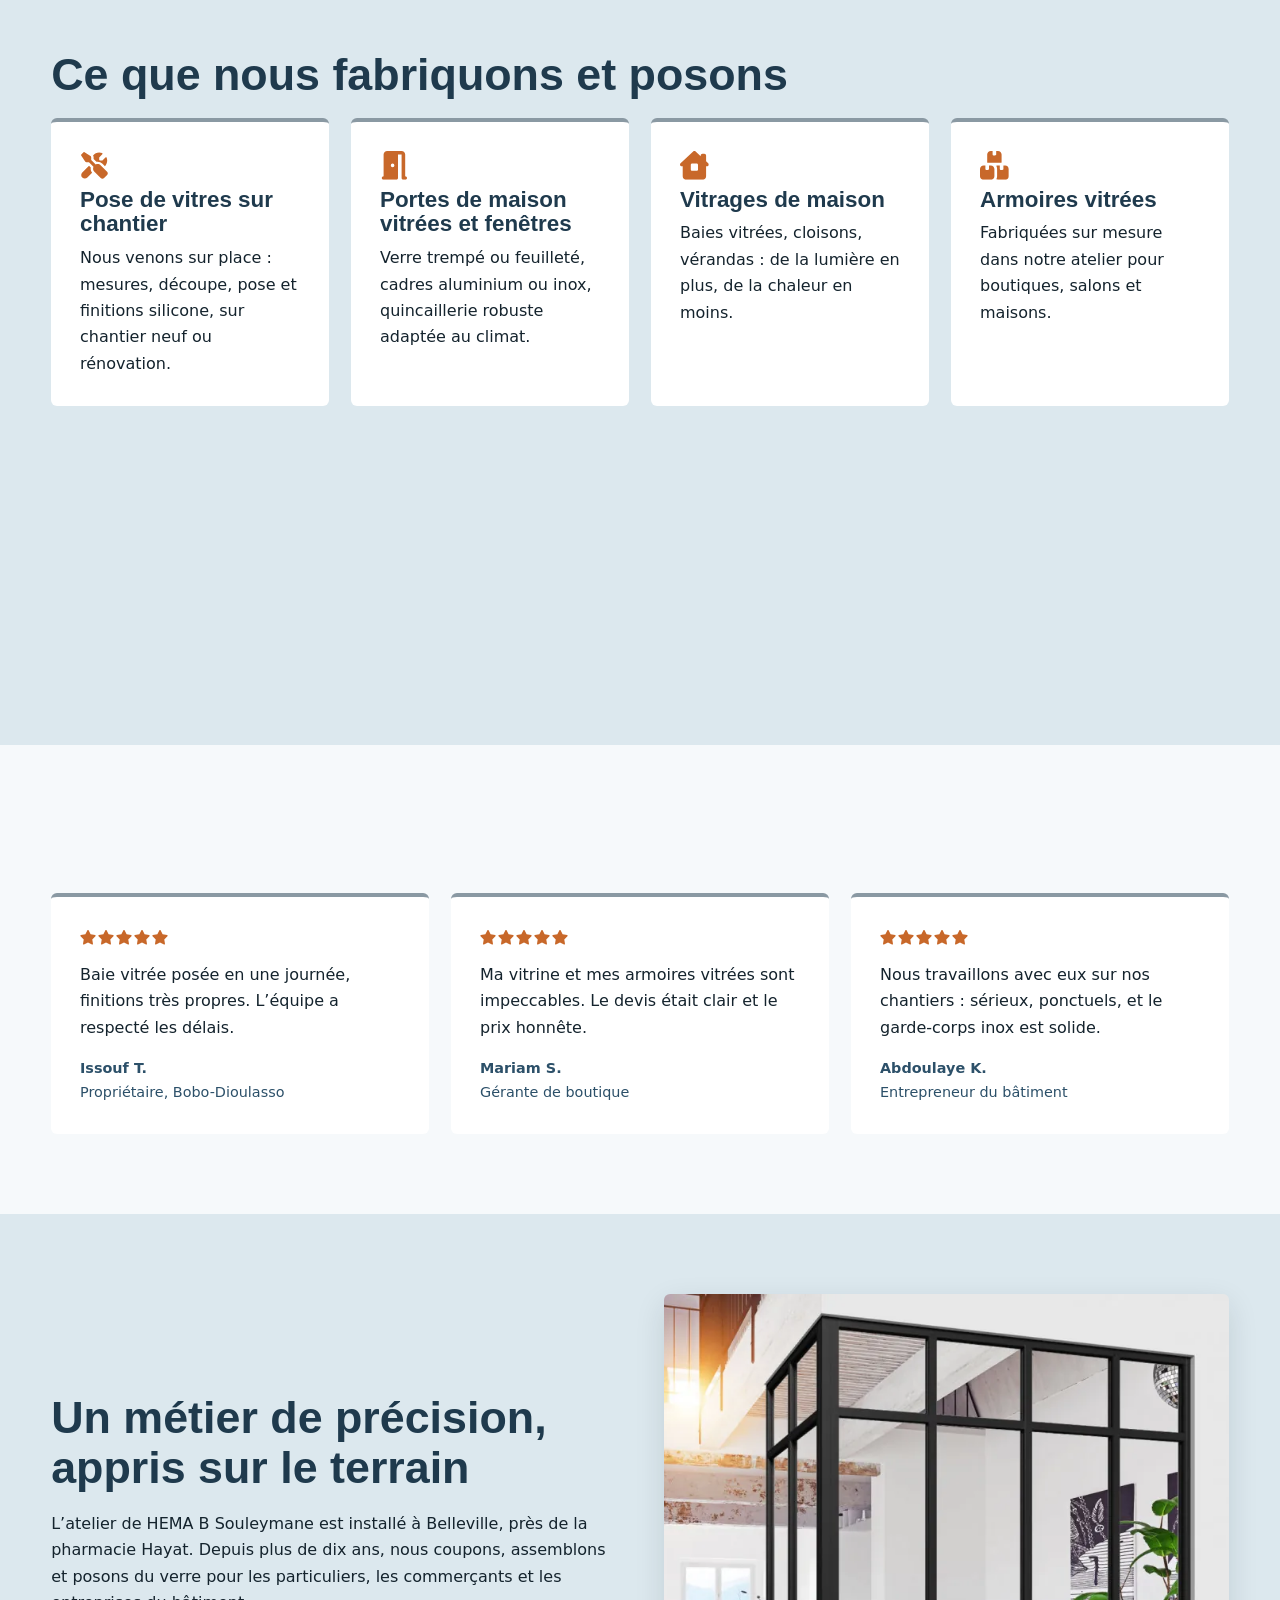
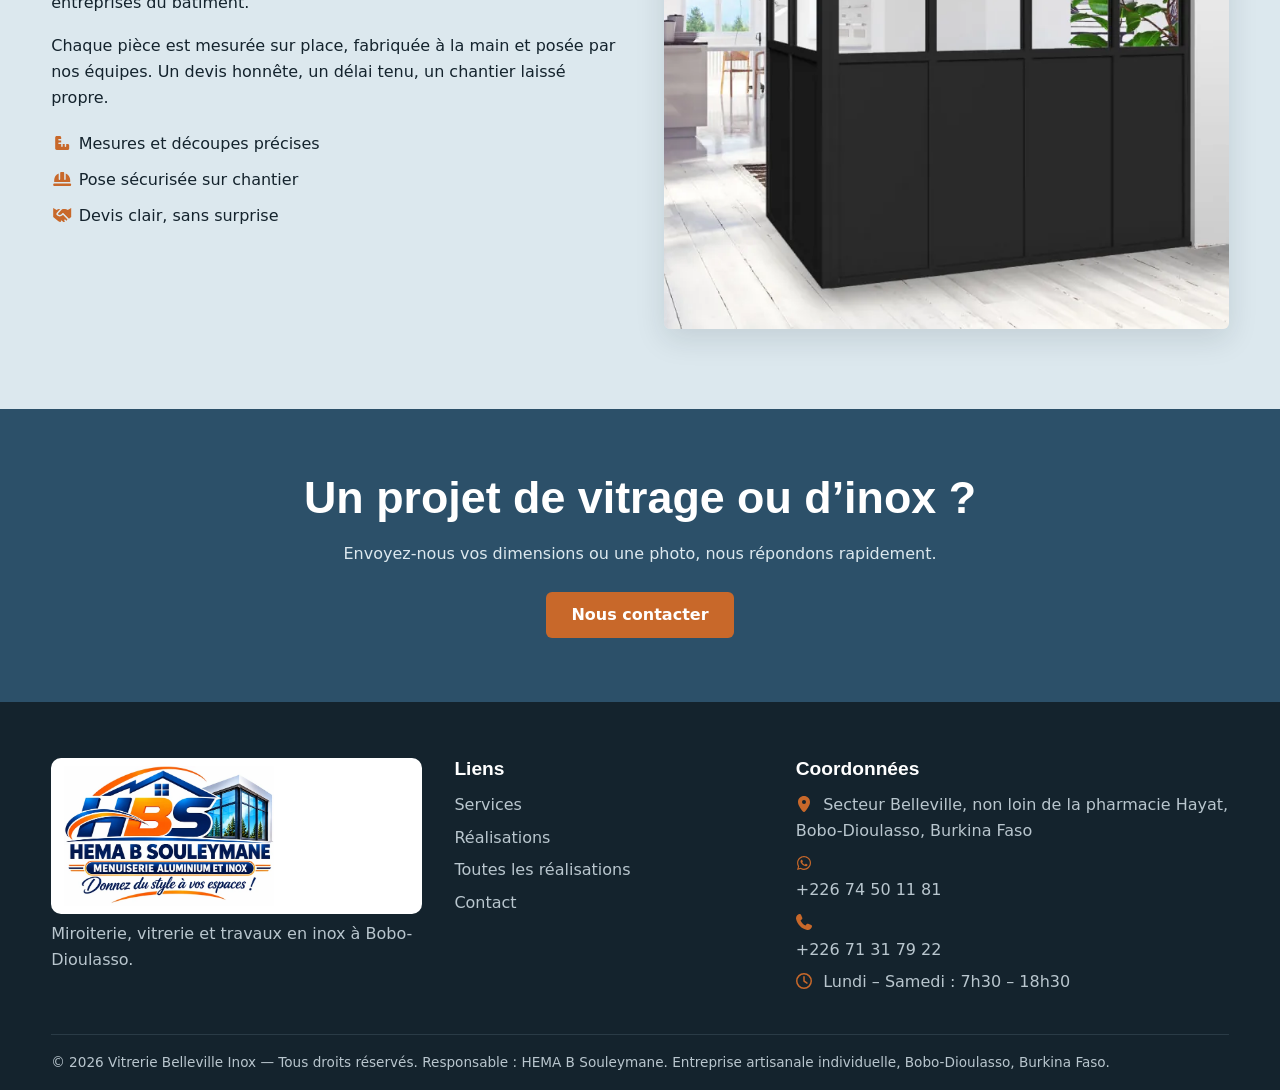
==== commit e5a13138: "Add files via upload" ====
--- a/index.html
+++ b/index.html
@@ -1,54 +1,56 @@
 <!DOCTYPE html>
 <html lang="fr"><head><meta charset="utf-8"><meta name="viewport" content="width=device-width, initial-scale=1">
 <title>Vitrerie Belleville Inox — Miroiterie, vitrerie et inox à Bobo-Dioulasso</title><meta name="description" content="Pose de vitres sur chantier, portes et fenêtres en verre, armoires et tables vitrées, garde-corps inox à Bobo-Dioulasso (Belleville).">
-<meta property="og:type" content="website"><meta property="og:title" content="Vitrerie Belleville Inox — Miroiterie, vitrerie et inox à Bobo-Dioulasso"><meta property="og:description" content="Pose de vitres sur chantier, portes et fenêtres en verre, armoires et tables vitrées, garde-corps inox à Bobo-Dioulasso (Belleville)."><meta property="og:locale" content="fr_BF">
-<link rel="icon" href="data:image/svg+xml,%3Csvg xmlns='http://www.w3.org/2000/svg' viewBox='0 0 32 32'%3E%3Crect width='32' height='32' rx='6' fill='%231f3a4d'/%3E%3Cpath d='M8 8h16v16H8z' fill='none' stroke='%23c8682a' stroke-width='3'/%3E%3Cpath d='M8 24 24 8' stroke='%23dce8ee' stroke-width='2'/%3E%3C/svg%3E">
+<meta property="og:type" content="website"><meta property="og:title" content="Vitrerie Belleville Inox — Miroiterie, vitrerie et inox à Bobo-Dioulasso"><meta property="og:description" content="Pose de vitres sur chantier, portes et fenêtres en verre, armoires et tables vitrées, garde-corps inox à Bobo-Dioulasso (Belleville)."><meta property="og:locale" content="fr_BF"><link rel="canonical" href="https://VOTRE-DOMAINE/"><meta name="theme-color" content="#1f3a4d"><meta property="og:site_name" content="Vitrerie Belleville Inox"><meta property="og:url" content="https://VOTRE-DOMAINE/"><meta property="og:image" content="https://VOTRE-DOMAINE/images/baie-coulissante-3-ouvrants.webp"><meta property="og:image:width" content="900"><meta property="og:image:height" content="900"><meta property="og:image:alt" content="Baie coulissante à 3 ouvrants posée par Vitrerie Belleville Inox"><meta name="twitter:card" content="summary"><meta name="twitter:title" content="Vitrerie Belleville Inox — Miroiterie, vitrerie et inox à Bobo-Dioulasso"><meta name="twitter:description" content="Pose de vitres sur chantier, portes et fenêtres en verre, armoires et tables vitrées, garde-corps inox à Bobo-Dioulasso (Belleville).">
+<link rel="icon" type="image/png" sizes="32x32" href="images/favicon-32.png"><link rel="apple-touch-icon" href="images/apple-touch-icon.png">
 <link rel="preconnect" href="https://fonts.googleapis.com"><link rel="preconnect" href="https://fonts.gstatic.com" crossorigin>
 <link href="https://fonts.googleapis.com/css2?family=Barlow+Condensed:wght@500;600;700&family=Public+Sans:wght@400;500;600&display=swap" rel="stylesheet">
-<link rel="stylesheet" href="https://cdnjs.cloudflare.com/ajax/libs/font-awesome/6.5.1/css/all.min.css">
-<link rel="stylesheet" href="assets/css/style.css?v=3">
-<script type="application/ld+json">{"@context": "https://schema.org", "@type": "LocalBusiness", "name": "Vitrerie Belleville Inox", "founder": "HEMA B Souleymane", "telephone": "+22671317922", "address": {"@type": "PostalAddress", "streetAddress": "Secteur Belleville, non loin de la pharmacie Hayat", "addressLocality": "Bobo-Dioulasso", "addressCountry": "BF"}, "openingHours": "Mo-Sa 07:30-18:30"}</script></head>
+<link rel="preload" as="image" href="images/baie-coulissante-3-ouvrants.webp" fetchpriority="high">
+<link rel="stylesheet" href="assets/css/style.css?v=7">
+<script type="application/ld+json">{"@context": "https://schema.org", "@type": "HomeAndConstructionBusiness", "@id": "https://VOTRE-DOMAINE/#entreprise", "name": "Vitrerie Belleville Inox", "description": "Vitrerie, miroiterie, aluminium et travaux en inox à Bobo-Dioulasso : portes, fenêtres, baies vitrées, cloisons, tables et pose de vitres sur chantier.", "url": "https://VOTRE-DOMAINE/", "image": "https://VOTRE-DOMAINE/images/baie-coulissante-3-ouvrants.webp", "founder": {"@type": "Person", "name": "HEMA B Souleymane"}, "telephone": "+22671317922", "contactPoint": [{"@type": "ContactPoint", "telephone": "+22674501181", "contactType": "WhatsApp", "availableLanguage": "fr"}, {"@type": "ContactPoint", "telephone": "+22671317922", "contactType": "customer service", "availableLanguage": "fr"}], "address": {"@type": "PostalAddress", "streetAddress": "Secteur Belleville, non loin de la pharmacie Hayat", "addressLocality": "Bobo-Dioulasso", "addressCountry": "BF"}, "areaServed": {"@type": "City", "name": "Bobo-Dioulasso"}, "openingHoursSpecification": [{"@type": "OpeningHoursSpecification", "dayOfWeek": ["Monday", "Tuesday", "Wednesday", "Thursday", "Friday", "Saturday"], "opens": "07:30", "closes": "18:30"}], "logo": "https://VOTRE-DOMAINE/images/logo.webp"}</script></head>
 <body class="home">
-<div class="loader" id="loader" aria-hidden="true"><div class="pane"></div></div>
+<!-- Icônes : Font Awesome Free (CC BY 4.0) - fontawesome.com/license/free -->
+<svg width="0" height="0" style="position:absolute" aria-hidden="true" focusable="false"><symbol id="i-table-cells-large" viewBox="0 0 448 512"><path d="M384 96H256v128h128zm64 128v192c0 35.3-28.7 64-64 64H64c-35.3 0-64-28.7-64-64V96c0-35.3 28.7-64 64-64h320c35.3 0 64 28.7 64 64zM64 288v128h128V288zm128-64V96H64v128zm64 64v128h128V288z"/></symbol><symbol id="i-star" viewBox="0 0 576 512"><path d="M309.5-18.9c-4.1-8-12.4-13.1-21.4-13.1s-17.3 5.1-21.4 13.1l-73.6 144.2-159.9 25.4c-8.9 1.4-16.3 7.7-19.1 16.3s-.5 18 5.8 24.4l114.4 114.5-25.2 159.9c-1.4 8.9 2.3 17.9 9.6 23.2s16.9 6.1 25 2l144.4-73.4L432.4 491c8 4.1 17.7 3.3 25-2s11-14.2 9.6-23.2l-25.3-159.9 114.4-114.5c6.4-6.4 8.6-15.8 5.8-24.4s-10.1-14.9-19.1-16.3L383 125.3z"/></symbol><symbol id="i-phone" viewBox="0 0 512 512"><path d="M160.2 25c-7.9-18.9-28.5-28.9-48.1-23.6l-5.5 1.5C42 20.5-13.2 83.1 2.9 159.3 40 334.3 177.7 472 352.7 509.1 429 525.3 491.5 470 509.1 405.4l1.5-5.5c5.4-19.7-4.7-40.3-23.5-48.1l-97.3-40.5c-16.5-6.9-35.6-2.1-47 11.8l-38.6 47.2c-70.3-34.9-126.9-93.3-159.4-165l44.2-36c13.9-11.3 18.6-30.4 11.8-47z"/></symbol><symbol id="i-location-dot" viewBox="0 0 384 512"><path d="M0 188.6C0 84.4 86 0 192 0s192 84.4 192 188.6c0 119.3-120.2 262.3-170.4 316.8-11.8 12.8-31.5 12.8-43.3 0C120.1 450.9-.1 307.9-.1 188.6zM192 256a64 64 0 1 0 0-128 64 64 0 1 0 0 128"/></symbol><symbol id="i-user" viewBox="0 0 448 512"><path d="M224 248a120 120 0 1 0 0-240 120 120 0 1 0 0 240m-29.7 56C95.8 304 16 383.8 16 482.3c0 16.4 13.3 29.7 29.7 29.7h356.6c16.4 0 29.7-13.3 29.7-29.7 0-98.5-79.8-178.3-178.3-178.3z"/></symbol><symbol id="i-store" viewBox="0 0 512 512"><path d="M30.7 72.3C37.6 48.4 59.5 32 84.4 32h344c24.9 0 46.8 16.4 53.8 40.3l23.4 80.2c12.8 43.7-20.1 87.5-65.6 87.5-26.3 0-49.4-14.9-60.8-37.1-11.6 21.9-34.6 37.1-61.4 37.1-26.6 0-49.7-15-61.3-37-11.6 22-34.7 37-61.3 37-26.8 0-49.8-15.1-61.4-37.1C122.4 225 99.3 240 73 240c-45.6 0-78.4-43.7-65.6-87.5zM96.4 352h320v-66.4c7.6 1.6 15.5 2.4 23.5 2.4 14.3 0 28-2.6 40.5-7.2V432c0 26.5-21.5 48-48 48h-352c-26.5 0-48-21.5-48-48V280.8c12.5 4.6 26.1 7.2 40.5 7.2 8.1 0 15.9-.8 23.5-2.4z"/></symbol><symbol id="i-shield-halved" viewBox="0 0 512 512"><path d="M256 0c4.6 0 9.2 1 13.4 2.9l188.4 79.9c22 9.3 38.4 31 38.3 57.2-.5 99.2-41.3 280.7-213.6 363.2-16.7 8-36.1 8-52.8 0C57.3 420.7 16.6 239.2 16.1 140c-.1-26.2 16.3-47.9 38.3-57.2L242.7 2.9C246.9 1 251.4 0 256 0m0 66.8v378.1c138-66.8 175.1-214.8 176-303.4L256 66.9z"/></symbol><symbol id="i-screwdriver-wrench" viewBox="0 0 576 512"><path d="M70.8-6.7c5.4-5.4 13.8-6.2 20.2-2l118.9 79.2c8.9 5.9 14.2 15.9 14.2 26.6v49.6l90.8 90.8c33.3-15 73.9-8.9 101.2 18.5l126.1 126.1c18.7 18.7 18.7 49.1 0 67.9l-60.1 60.1c-18.7 18.7-49.1 18.7-67.9 0L288.1 384c-27.4-27.4-33.5-67.9-18.5-101.2L178.8 192h-49.6c-10.7 0-20.7-5.3-26.6-14.2L23.4 58.9c-4.2-6.3-3.4-14.8 2-20.2zm145 303.5c-6.3 36.9 2.3 75.9 26.2 107.2l-94.9 95c-28.1 28.1-73.7 28.1-101.8 0s-28.1-73.7 0-101.8l135.4-135.5 35.2 35.1zM384.1 0c20.1 0 39.4 3.7 57.1 10.5 10 3.8 11.8 16.5 4.3 24.1l-56.7 56.7c-3 3-4.7 7.1-4.7 11.3V144c0 8.8 7.2 16 16 16h41.4c4.2 0 8.3-1.7 11.3-4.7l56.7-56.7c7.6-7.5 20.3-5.7 24.1 4.3 6.8 17.7 10.5 37 10.5 57.1 0 43.2-17.2 82.3-45 111.1L450 222c-33.1-33-78.5-45.7-121.1-38.4l-56.8-56.8V97.1l-.2-5c-.8-12.4-4.4-24.3-10.5-34.9C290.8 22.2 334.8 0 384.1-.1z"/></symbol><symbol id="i-ruler-combined" viewBox="0 0 448 512"><path d="M1 441.7C5.5 463.5 24.8 480 48 480h352c26.5 0 48-21.5 48-48v-96c0-26.5-21.5-48-48-48h-48v72c0 13.3-10.7 24-24 24s-24-10.7-24-24v-72h-64v72c0 13.3-10.7 24-24 24s-24-10.7-24-24v-72h-72c-13.3 0-24-10.7-24-24s10.7-24 24-24h72v-64h-72c-13.3 0-24-10.7-24-24s10.7-24 24-24h72V80c0-26.5-21.5-48-48-48H48C21.5 32 0 53.5 0 80v352c0 3.3.3 6.6 1 9.7"/></symbol><symbol id="i-house-chimney-window" viewBox="0 0 512 512"><path d="M234.2 8.6c12.3-11.4 31.3-11.4 43.5 0L368 92.3V80c0-17.7 14.3-32 32-32h32c17.7 0 32 14.3 32 32v101.5l37.8 35.1c9.6 9 12.8 22.9 8 35.1S493.2 272 480 272h-16v176c0 35.3-28.7 64-64 64H112c-35.3 0-64-28.7-64-64V272H32c-13.2 0-25-8.1-29.8-20.3s-1.6-26.2 8-35.1zM216 224c-13.3 0-24 10.7-24 24v80c0 13.3 10.7 24 24 24h80c13.3 0 24-10.7 24-24v-80c0-13.3-10.7-24-24-24z"/></symbol><symbol id="i-helmet-safety" viewBox="0 0 576 512"><path d="M352 264V64c0-17.7-14.3-32-32-32h-64c-17.7 0-32 14.3-32 32v200c0 13.3-10.7 24-24 24s-24-10.7-24-24V78.1C90 109.8 32 191.8 32 288v64h512v-64c-1-95.2-58.4-177.7-144-209.8V264c0 13.3-10.7 24-24 24s-24-10.7-24-24M40 400c-22.1 0-40 17.9-40 40s17.9 40 40 40h496c22.1 0 40-17.9 40-40s-17.9-40-40-40z"/></symbol><symbol id="i-handshake" viewBox="0 0 576 512"><path d="M268.9 85.2 152.3 214.8c-4.6 5.1-4.4 13 .5 17.9 30.5 30.5 80 30.5 110.5 0l31.8-31.8c4.2-4.2 9.5-6.5 14.9-6.9 6.8-.6 13.8 1.7 19 6.9L505.6 376l70.4-56V32L464 96l-23.8-15.9A96.2 96.2 0 0 0 386.9 64h-70.4c-1.1 0-2.3 0-3.4.1-16.9.9-32.8 8.5-44.2 21.1m-152.3 97.5L223.4 64h-39.6c-25.5 0-49.9 10.1-67.9 28.1L112 96 0 32v288l156.4 130.3c23 19.2 52 29.7 81.9 29.7H254l-7-7c-9.4-9.4-9.4-24.6 0-33.9s24.6-9.4 33.9 0l41 41h9c19.1 0 37.8-4.3 54.8-12.3L359 441c-9.4-9.4-9.4-24.6 0-33.9s24.6-9.4 33.9 0l32 32 17.5-17.5c8.9-8.9 11.5-21.8 7.6-33.1L312.1 251.7l-14.9 14.9c-49.3 49.3-129.1 49.3-178.4 0-23-23-23.9-59.9-2.2-84z"/></symbol><symbol id="i-door-open" viewBox="0 0 448 512"><path d="M288 64h64v416c0 17.7 14.3 32 32 32h32c17.7 0 32-14.3 32-32s-14.3-32-32-32V64c0-35.3-28.7-64-64-64H96C60.7 0 32 28.7 32 64v384c-17.7 0-32 14.3-32 32s14.3 32 32 32h224c17.7 0 32-14.3 32-32zM160 256a32 32 0 1 1 64 0 32 32 0 1 1-64 0"/></symbol><symbol id="i-chevron-right" viewBox="0 0 320 512"><path d="M311.1 233.4c12.5 12.5 12.5 32.8 0 45.3l-192 192c-12.5 12.5-32.8 12.5-45.3 0s-12.5-32.8 0-45.3L243.2 256 73.9 86.6c-12.5-12.5-12.5-32.8 0-45.3s32.8-12.5 45.3 0l192 192z"/></symbol><symbol id="i-chevron-left" viewBox="0 0 320 512"><path d="M9.4 233.4c-12.5 12.5-12.5 32.8 0 45.3l192 192c12.5 12.5 32.8 12.5 45.3 0s12.5-32.8 0-45.3L77.3 256 246.6 86.6c12.5-12.5 12.5-32.8 0-45.3s-32.8-12.5-45.3 0l-192 192z"/></symbol><symbol id="i-boxes-stacked" viewBox="0 0 512 512"><path d="M224 0v64c0 8.8 7.2 16 16 16h32c8.8 0 16-7.2 16-16V0h32c35.3 0 64 28.7 64 64v128c0 5.5-.7 10.9-2 16H130c-1.3-5.1-2-10.5-2-16V64c0-35.3 28.7-64 64-64zm96 512c-11.2 0-21.8-2.9-31-8 9.5-16.5 15-35.6 15-56V320c0-20.4-5.5-39.5-15-56 9.2-5.1 19.7-8 31-8h32v64c0 8.8 7.2 16 16 16h32c8.8 0 16-7.2 16-16v-64h32c35.3 0 64 28.7 64 64v128c0 35.3-28.7 64-64 64zM0 320c0-35.3 28.7-64 64-64h32v64c0 8.8 7.2 16 16 16h32c8.8 0 16-7.2 16-16v-64h32c35.3 0 64 28.7 64 64v128c0 35.3-28.7 64-64 64H64c-35.3 0-64-28.7-64-64z"/></symbol><symbol id="i-arrow-right" viewBox="0 0 512 512"><path d="M502.6 278.6c12.5-12.5 12.5-32.8 0-45.3l-160-160c-12.5-12.5-32.8-12.5-45.3 0s-12.5 32.8 0 45.3L402.7 224H32c-17.7 0-32 14.3-32 32s14.3 32 32 32h370.7L297.3 393.4c-12.5 12.5-12.5 32.8 0 45.3s32.8 12.5 45.3 0l160-160z"/></symbol><symbol id="i-clock" viewBox="0 0 512 512"><path d="M464 256a208 208 0 1 1-416 0 208 208 0 1 1 416 0M0 256a256 256 0 1 0 512 0 256 256 0 1 0-512 0m232-136v136c0 8 4 15.5 10.7 20l96 64c11 7.4 25.9 4.4 33.3-6.7s4.4-25.9-6.7-33.3L280 243.2V120c0-13.3-10.7-24-24-24s-24 10.7-24 24"/></symbol><symbol id="i-whatsapp" viewBox="0 0 448 512"><path d="M380.9 97.1C339 55.1 283.2 32 223.9 32c-122.4 0-222 99.6-222 222 0 39.1 10.2 77.3 29.6 111L0 480l117.7-30.9c32.4 17.7 68.9 27 106.1 27h.1c122.3 0 224.1-99.6 224.1-222 0-59.3-25.2-115-67.1-157m-157 341.6c-33.2 0-65.7-8.9-94-25.7l-6.7-4-69.8 18.3L72 359.2l-4.4-7c-18.5-29.4-28.2-63.3-28.2-98.2 0-101.7 82.8-184.5 184.6-184.5 49.3 0 95.6 19.2 130.4 54.1s56.2 81.2 56.1 130.5c0 101.8-84.9 184.6-186.6 184.6m101.2-138.2c-5.5-2.8-32.8-16.2-37.9-18-5.1-1.9-8.8-2.8-12.5 2.8s-14.3 18-17.6 21.8c-3.2 3.7-6.5 4.2-12 1.4-32.6-16.3-54-29.1-75.5-66-5.7-9.8 5.7-9.1 16.3-30.3 1.8-3.7.9-6.9-.5-9.7s-12.5-30.1-17.1-41.2c-4.5-10.8-9.1-9.3-12.5-9.5-3.2-.2-6.9-.2-10.6-.2s-9.7 1.4-14.8 6.9c-5.1 5.6-19.4 19-19.4 46.3s19.9 53.7 22.6 57.4c2.8 3.7 39.1 59.7 94.8 83.8 35.2 15.2 49 16.5 66.6 13.9 10.7-1.6 32.8-13.4 37.4-26.4s4.6-24.1 3.2-26.4c-1.3-2.5-5-3.9-10.5-6.6"/></symbol><symbol id="i-pause" viewBox="0 0 384 512"><path d="M48 32C21.5 32 0 53.5 0 80v352c0 26.5 21.5 48 48 48h64c26.5 0 48-21.5 48-48V80c0-26.5-21.5-48-48-48zm224 0c-26.5 0-48 21.5-48 48v352c0 26.5 21.5 48 48 48h64c26.5 0 48-21.5 48-48V80c0-26.5-21.5-48-48-48z"/></symbol><symbol id="i-play" viewBox="0 0 448 512"><path d="M91.2 36.9c-12.4-6.8-27.4-6.5-39.6.7S32 57.9 32 72v368c0 14.1 7.5 27.2 19.6 34.4s27.2 7.5 39.6.7l336-184c12.8-7 20.8-20.5 20.8-35.1s-8-28.1-20.8-35.1z"/></symbol></svg>
+<a class="skip" href="#main">Aller au contenu</a>
 <header class="nav" id="nav"><div class="wrap nav-in">
-<a class="logo" href="index.html"><i class="fa-solid fa-table-cells-large"></i><span>Vitrerie Belleville Inox</span></a>
+<a class="logo" href="index.html"><span class="logo-badge"><img src="images/logo-emblem.webp" width="560" height="206" alt="Logo HBS, Hema B Souleymane, menuiserie aluminium et inox"></span><span class="logo-txt">Vitrerie Belleville Inox</span></a>
 <button class="burger" id="burger" aria-label="Ouvrir le menu" aria-expanded="false"><span></span><span></span><span></span></button>
-<nav class="menu" id="menu"><a href="index.html#apropos">À propos</a><a href="index.html#services">Services</a><a href="index.html#realisations">Réalisations</a><a href="index.html#temoignages">Avis</a><a class="btn btn-sm" href="contact.html">Demander un devis</a></nav></div></header>
-<main>
-<section class="hero" id="accueil"><div class="hero-slides" id="heroSlides"><div class="hs on"><img src="images/baie-coulissante-3-ouvrants.webp" alt="Baie coulissante à 3 ouvrants" decoding="async" draggable="false"><span class="hcap">Baie coulissante à 3 ouvrants</span></div><div class="hs"><img src="images/porte-grille-metallique.webp" alt="Porte avec grille de protection" loading="lazy" decoding="async" draggable="false"><span class="hcap">Porte avec grille de protection</span></div><div class="hs"><img src="images/cloison-verriere-noire.webp" alt="Cloison verrière noire" loading="lazy" decoding="async" draggable="false"><span class="hcap">Cloison verrière noire</span></div><div class="hs"><img src="images/porte-vitree-double-battant.webp" alt="Porte vitrée double battant" loading="lazy" decoding="async" draggable="false"><span class="hcap">Porte vitrée double battant</span></div></div><div class="hero-shade"></div>
-<div class="wrap hero-in"><p class="hero-brand">Vitrerie Belleville Inox · Bobo-Dioulasso</p><h1>Portes, fenêtres et tables en verre sur mesure.</h1><p>Fabrication et pose par HEMA B Souleymane, à Belleville.</p>
-<div class="cta"><a class="btn" href="contact.html">Demander un devis gratuit</a><a class="btn btn-ghost" href="#realisations">Voir nos réalisations</a></div></div>
-<div class="hero-ctrl"><button class="harr" id="hprev" aria-label="Image précédente"><i class="fa-solid fa-chevron-left"></i></button><div class="hdots" id="hdots"></div><button class="harr" id="hnext" aria-label="Image suivante"><i class="fa-solid fa-chevron-right"></i></button></div></section>
+<nav class="menu" id="menu"><a href="index.html#apropos">À propos</a><a href="index.html#services">Services</a><a href="index.html#realisations">Réalisations</a><a href="index.html#temoignages">Avis</a><a class="btn btn-sm" data-track="devis" href="contact.html">Demander un devis</a></nav></div></header>
+<main id="main">
+<section class="hero" id="accueil"><div class="hero-slides" id="heroSlides"><div class="hs on"><img fetchpriority="high" src="images/baie-coulissante-3-ouvrants.webp" width="900" height="900" alt="Baie coulissante à 3 ouvrants" decoding="async" draggable="false"><span class="hcap">Baie coulissante à 3 ouvrants</span></div><div class="hs"><img src="images/porte-grille-metallique.webp" width="1089" height="733" alt="Porte avec grille de protection" loading="lazy" decoding="async" draggable="false"><span class="hcap">Porte avec grille de protection</span></div><div class="hs"><img src="images/cloison-verriere-noire.webp" width="800" height="800" alt="Cloison verrière noire" loading="lazy" decoding="async" draggable="false"><span class="hcap">Cloison verrière noire</span></div><div class="hs"><img src="images/porte-vitree-double-battant.webp" width="500" height="400" alt="Porte vitrée double battant" loading="lazy" decoding="async" draggable="false"><span class="hcap">Porte vitrée double battant</span></div></div><div class="hero-shade"></div>
+<div class="wrap hero-in"><p class="hero-brand">Vitrerie Belleville Inox · Bobo-Dioulasso</p><h1>Portes, fenêtres et tables en verre sur mesure à Bobo-Dioulasso.</h1><p>Fabrication et pose par HEMA B Souleymane, à Belleville.</p>
+<div class="cta"><a class="btn" data-track="devis" href="contact.html">Demander un devis gratuit</a><a class="btn btn-ghost" href="#realisations">Voir nos réalisations</a></div></div>
+<div class="hero-ctrl"><button class="harr" id="hprev" aria-label="Image précédente"><svg class="ic" aria-hidden="true"><use href="#i-chevron-left"/></svg></button><div class="hdots" id="hdots"></div><button class="harr" id="hnext" aria-label="Image suivante"><svg class="ic" aria-hidden="true"><use href="#i-chevron-right"/></svg></button><button class="harr" id="hpause" aria-label="Mettre le diaporama en pause"><svg class="ic" aria-hidden="true"><use href="#i-pause"/></svg></button></div></section>
 
 <section class="showcase" id="realisations" aria-label="Nos réalisations">
-<div class="wrap sc-head"><h2>Nos réalisations</h2><a class="more" href="realisations.html">Tout voir <i class="fa-solid fa-arrow-right"></i></a></div>
-<!-- ===== AJOUTER UNE PHOTO : copiez un bloc <figure class="mcard"> ci-dessous, collez-le dans CHAQUE rangée, et changez le nom du fichier, le titre et la catégorie ===== -->
-<div class="marquee" data-dir="-1" data-speed="38"><div class="mtrack"><figure class="mcard" style="aspect-ratio:1.0" data-full="images/baie-coulissante-3-ouvrants.webp"><img src="images/th-baie-coulissante-3-ouvrants.webp" alt="Baie coulissante à 3 ouvrants" decoding="async" draggable="false"><figcaption><b>Baie coulissante à 3 ouvrants</b><span>Baies vitrées</span></figcaption></figure><figure class="mcard" style="aspect-ratio:1.487" data-full="images/porte-grille-metallique.webp"><img src="images/th-porte-grille-metallique.webp" alt="Porte avec grille de protection" decoding="async" draggable="false"><figcaption><b>Porte avec grille de protection</b><span>Portes</span></figcaption></figure><figure class="mcard" style="aspect-ratio:1.0" data-full="images/cloison-verriere-noire.webp"><img src="images/th-cloison-verriere-noire.webp" alt="Cloison verrière noire" decoding="async" draggable="false"><figcaption><b>Cloison verrière noire</b><span>Cloisons</span></figcaption></figure><figure class="mcard" style="aspect-ratio:1.25" data-full="images/porte-vitree-double-battant.webp"><img src="images/th-porte-vitree-double-battant.webp" alt="Porte vitrée double battant" decoding="async" draggable="false"><figcaption><b>Porte vitrée double battant</b><span>Portes</span></figcaption></figure><figure class="mcard" style="aspect-ratio:0.92" data-full="images/fenetre-barreaudage-inox.webp"><img src="images/th-fenetre-barreaudage-inox.webp" alt="Fenêtre avec barreaudage inox" decoding="async" draggable="false"><figcaption><b>Fenêtre avec barreaudage inox</b><span>Fenêtres</span></figcaption></figure><figure class="mcard" style="aspect-ratio:0.932" data-full="images/fenetre-coulissante-grille.webp"><img src="images/th-fenetre-coulissante-grille.webp" alt="Fenêtre coulissante avec grille" decoding="async" draggable="false"><figcaption><b>Fenêtre coulissante avec grille</b><span>Fenêtres</span></figcaption></figure><figure class="mcard" style="aspect-ratio:0.6" data-full="images/porte-aluminium-vitree.webp"><img src="images/th-porte-aluminium-vitree.webp" alt="Porte aluminium vitrée" decoding="async" draggable="false"><figcaption><b>Porte aluminium vitrée</b><span>Portes</span></figcaption></figure><figure class="mcard" style="aspect-ratio:1.313" data-full="images/fenetre-aluminium-coulissante.webp"><img src="images/th-fenetre-aluminium-coulissante.webp" alt="Fenêtre aluminium coulissante" decoding="async" draggable="false"><figcaption><b>Fenêtre aluminium coulissante</b><span>Fenêtres</span></figcaption></figure><figure class="mcard" style="aspect-ratio:0.6" data-full="images/porte-aluminium-lamelles.webp"><img src="images/th-porte-aluminium-lamelles.webp" alt="Porte aluminium à lamelles" decoding="async" draggable="false"><figcaption><b>Porte aluminium à lamelles</b><span>Portes</span></figcaption></figure><figure class="mcard" style="aspect-ratio:0.659" data-full="images/table-atelier-aluminium.webp"><img src="images/th-table-atelier-aluminium.webp" alt="Table de travail aluminium" decoding="async" draggable="false"><figcaption><b>Table de travail aluminium</b><span>Tables</span></figcaption></figure><figure class="mcard" style="aspect-ratio:0.799" data-full="images/comptoir-aluminium-bois.webp"><img src="images/th-comptoir-aluminium-bois.webp" alt="Comptoir aluminium" decoding="async" draggable="false"><figcaption><b>Comptoir aluminium</b><span>Tables</span></figcaption></figure><figure class="mcard" style="aspect-ratio:0.9" data-full="images/comptoir-aluminium-rouge.webp"><img src="images/th-comptoir-aluminium-rouge.webp" alt="Comptoir d’accueil aluminium" decoding="async" draggable="false"><figcaption><b>Comptoir d’accueil aluminium</b><span>Tables</span></figcaption></figure></div></div>
-<div class="marquee" data-dir="1" data-speed="30"><div class="mtrack"><figure class="mcard" style="aspect-ratio:0.6" data-full="images/porte-aluminium-vitree.webp"><img src="images/th-porte-aluminium-vitree.webp" alt="Porte aluminium vitrée" decoding="async" draggable="false"><figcaption><b>Porte aluminium vitrée</b><span>Portes</span></figcaption></figure><figure class="mcard" style="aspect-ratio:1.313" data-full="images/fenetre-aluminium-coulissante.webp"><img src="images/th-fenetre-aluminium-coulissante.webp" alt="Fenêtre aluminium coulissante" decoding="async" draggable="false"><figcaption><b>Fenêtre aluminium coulissante</b><span>Fenêtres</span></figcaption></figure><figure class="mcard" style="aspect-ratio:0.6" data-full="images/porte-aluminium-lamelles.webp"><img src="images/th-porte-aluminium-lamelles.webp" alt="Porte aluminium à lamelles" decoding="async" draggable="false"><figcaption><b>Porte aluminium à lamelles</b><span>Portes</span></figcaption></figure><figure class="mcard" style="aspect-ratio:0.659" data-full="images/table-atelier-aluminium.webp"><img src="images/th-table-atelier-aluminium.webp" alt="Table de travail aluminium" decoding="async" draggable="false"><figcaption><b>Table de travail aluminium</b><span>Tables</span></figcaption></figure><figure class="mcard" style="aspect-ratio:0.799" data-full="images/comptoir-aluminium-bois.webp"><img src="images/th-comptoir-aluminium-bois.webp" alt="Comptoir aluminium" decoding="async" draggable="false"><figcaption><b>Comptoir aluminium</b><span>Tables</span></figcaption></figure><figure class="mcard" style="aspect-ratio:0.9" data-full="images/comptoir-aluminium-rouge.webp"><img src="images/th-comptoir-aluminium-rouge.webp" alt="Comptoir d’accueil aluminium" decoding="async" draggable="false"><figcaption><b>Comptoir d’accueil aluminium</b><span>Tables</span></figcaption></figure><figure class="mcard" style="aspect-ratio:1.0" data-full="images/baie-coulissante-3-ouvrants.webp"><img src="images/th-baie-coulissante-3-ouvrants.webp" alt="Baie coulissante à 3 ouvrants" decoding="async" draggable="false"><figcaption><b>Baie coulissante à 3 ouvrants</b><span>Baies vitrées</span></figcaption></figure><figure class="mcard" style="aspect-ratio:1.487" data-full="images/porte-grille-metallique.webp"><img src="images/th-porte-grille-metallique.webp" alt="Porte avec grille de protection" decoding="async" draggable="false"><figcaption><b>Porte avec grille de protection</b><span>Portes</span></figcaption></figure><figure class="mcard" style="aspect-ratio:1.0" data-full="images/cloison-verriere-noire.webp"><img src="images/th-cloison-verriere-noire.webp" alt="Cloison verrière noire" decoding="async" draggable="false"><figcaption><b>Cloison verrière noire</b><span>Cloisons</span></figcaption></figure><figure class="mcard" style="aspect-ratio:1.25" data-full="images/porte-vitree-double-battant.webp"><img src="images/th-porte-vitree-double-battant.webp" alt="Porte vitrée double battant" decoding="async" draggable="false"><figcaption><b>Porte vitrée double battant</b><span>Portes</span></figcaption></figure><figure class="mcard" style="aspect-ratio:0.92" data-full="images/fenetre-barreaudage-inox.webp"><img src="images/th-fenetre-barreaudage-inox.webp" alt="Fenêtre avec barreaudage inox" decoding="async" draggable="false"><figcaption><b>Fenêtre avec barreaudage inox</b><span>Fenêtres</span></figcaption></figure><figure class="mcard" style="aspect-ratio:0.932" data-full="images/fenetre-coulissante-grille.webp"><img src="images/th-fenetre-coulissante-grille.webp" alt="Fenêtre coulissante avec grille" decoding="async" draggable="false"><figcaption><b>Fenêtre coulissante avec grille</b><span>Fenêtres</span></figcaption></figure></div></div>
+<div class="wrap sc-head"><h2>Nos réalisations</h2><button class="mpause" id="mpause" type="button" aria-label="Mettre en pause le défilement des photos"><svg class="ic" aria-hidden="true"><use href="#i-pause"/></svg> <span>Pause</span></button><a class="more" href="realisations.html">Tout voir <svg class="ic" aria-hidden="true"><use href="#i-arrow-right"/></svg></a></div>
+<!-- ===== AJOUTER UNE PHOTO : copiez un bloc <figure class="mcard" tabindex="0" role="button" aria-label="Agrandir : Baie coulissante à 3 ouvrants"> ci-dessous, collez-le dans CHAQUE rangée, et changez le nom du fichier, le titre et la catégorie ===== -->
+<div class="marquee" data-dir="-1" data-speed="38"><div class="mtrack"><figure class="mcard" style="--pos:50% 50%" data-full="images/baie-coulissante-3-ouvrants.webp"><img src="images/th-baie-coulissante-3-ouvrants.webp" width="800" height="800" alt="Baie coulissante à 3 ouvrants" decoding="async" draggable="false"><figcaption><b>Baie coulissante à 3 ouvrants</b><span>Baies vitrées</span></figcaption></figure><figure class="mcard" tabindex="0" role="button" aria-label="Agrandir : Porte avec grille de protection" style="--pos:30% 50%" data-full="images/porte-grille-metallique.webp"><img src="images/th-porte-grille-metallique.webp" width="800" height="538" alt="Porte avec grille de protection" decoding="async" draggable="false"><figcaption><b>Porte avec grille de protection</b><span>Portes</span></figcaption></figure><figure class="mcard" tabindex="0" role="button" aria-label="Agrandir : Cloison verrière noire" style="--pos:50% 50%" data-full="images/cloison-verriere-noire.webp"><img src="images/th-cloison-verriere-noire.webp" width="800" height="800" alt="Cloison verrière noire" decoding="async" draggable="false"><figcaption><b>Cloison verrière noire</b><span>Cloisons</span></figcaption></figure><figure class="mcard" tabindex="0" role="button" aria-label="Agrandir : Porte vitrée double battant" style="--pos:50% 50%" data-full="images/porte-vitree-double-battant.webp"><img src="images/th-porte-vitree-double-battant.webp" width="500" height="400" alt="Porte vitrée double battant" decoding="async" draggable="false"><figcaption><b>Porte vitrée double battant</b><span>Portes</span></figcaption></figure><figure class="mcard" tabindex="0" role="button" aria-label="Agrandir : Fenêtre avec barreaudage inox" style="--pos:50% 50%" data-full="images/fenetre-barreaudage-inox.webp"><img src="images/th-fenetre-barreaudage-inox.webp" width="450" height="489" alt="Fenêtre avec barreaudage inox" decoding="async" draggable="false"><figcaption><b>Fenêtre avec barreaudage inox</b><span>Fenêtres</span></figcaption></figure><figure class="mcard" tabindex="0" role="button" aria-label="Agrandir : Fenêtre coulissante avec grille" style="--pos:50% 50%" data-full="images/fenetre-coulissante-grille.webp"><img src="images/th-fenetre-coulissante-grille.webp" width="573" height="615" alt="Fenêtre coulissante avec grille" decoding="async" draggable="false"><figcaption><b>Fenêtre coulissante avec grille</b><span>Fenêtres</span></figcaption></figure><figure class="mcard" tabindex="0" role="button" aria-label="Agrandir : Porte aluminium vitrée" style="--pos:50% 35%" data-full="images/porte-aluminium-vitree.webp"><img src="images/th-porte-aluminium-vitree.webp" width="411" height="800" alt="Porte aluminium vitrée" decoding="async" draggable="false"><figcaption><b>Porte aluminium vitrée</b><span>Portes</span></figcaption></figure><figure class="mcard" tabindex="0" role="button" aria-label="Agrandir : Fenêtre aluminium coulissante" style="--pos:50% 50%" data-full="images/fenetre-aluminium-coulissante.webp"><img src="images/th-fenetre-aluminium-coulissante.webp" width="750" height="571" alt="Fenêtre aluminium coulissante" decoding="async" draggable="false"><figcaption><b>Fenêtre aluminium coulissante</b><span>Fenêtres</span></figcaption></figure><figure class="mcard" tabindex="0" role="button" aria-label="Agrandir : Porte aluminium à lamelles" style="--pos:50% 40%" data-full="images/porte-aluminium-lamelles.webp"><img src="images/th-porte-aluminium-lamelles.webp" width="259" height="466" alt="Porte aluminium à lamelles" decoding="async" draggable="false"><figcaption><b>Porte aluminium à lamelles</b><span>Portes</span></figcaption></figure><figure class="mcard" tabindex="0" role="button" aria-label="Agrandir : Table de travail aluminium" style="--pos:50% 55%" data-full="images/table-atelier-aluminium.webp"><img src="images/th-table-atelier-aluminium.webp" width="357" height="542" alt="Table de travail aluminium" decoding="async" draggable="false"><figcaption><b>Table de travail aluminium</b><span>Tables</span></figcaption></figure><figure class="mcard" tabindex="0" role="button" aria-label="Agrandir : Comptoir aluminium" style="--pos:50% 50%" data-full="images/comptoir-aluminium-bois.webp"><img src="images/th-comptoir-aluminium-bois.webp" width="639" height="800" alt="Comptoir aluminium" decoding="async" draggable="false"><figcaption><b>Comptoir aluminium</b><span>Tables</span></figcaption></figure><figure class="mcard" tabindex="0" role="button" aria-label="Agrandir : Comptoir d’accueil aluminium" style="--pos:50% 50%" data-full="images/comptoir-aluminium-rouge.webp"><img src="images/th-comptoir-aluminium-rouge.webp" width="720" height="800" alt="Comptoir d’accueil aluminium" decoding="async" draggable="false"><figcaption><b>Comptoir d’accueil aluminium</b><span>Tables</span></figcaption></figure></div></div>
+<div class="marquee" data-dir="1" data-speed="30"><div class="mtrack"><figure class="mcard" tabindex="0" role="button" aria-label="Agrandir : Porte aluminium vitrée" style="--pos:50% 35%" data-full="images/porte-aluminium-vitree.webp"><img src="images/th-porte-aluminium-vitree.webp" width="411" height="800" alt="Porte aluminium vitrée" decoding="async" draggable="false"><figcaption><b>Porte aluminium vitrée</b><span>Portes</span></figcaption></figure><figure class="mcard" tabindex="0" role="button" aria-label="Agrandir : Fenêtre aluminium coulissante" style="--pos:50% 50%" data-full="images/fenetre-aluminium-coulissante.webp"><img src="images/th-fenetre-aluminium-coulissante.webp" width="750" height="571" alt="Fenêtre aluminium coulissante" decoding="async" draggable="false"><figcaption><b>Fenêtre aluminium coulissante</b><span>Fenêtres</span></figcaption></figure><figure class="mcard" tabindex="0" role="button" aria-label="Agrandir : Porte aluminium à lamelles" style="--pos:50% 40%" data-full="images/porte-aluminium-lamelles.webp"><img src="images/th-porte-aluminium-lamelles.webp" width="259" height="466" alt="Porte aluminium à lamelles" decoding="async" draggable="false"><figcaption><b>Porte aluminium à lamelles</b><span>Portes</span></figcaption></figure><figure class="mcard" tabindex="0" role="button" aria-label="Agrandir : Table de travail aluminium" style="--pos:50% 55%" data-full="images/table-atelier-aluminium.webp"><img src="images/th-table-atelier-aluminium.webp" width="357" height="542" alt="Table de travail aluminium" decoding="async" draggable="false"><figcaption><b>Table de travail aluminium</b><span>Tables</span></figcaption></figure><figure class="mcard" tabindex="0" role="button" aria-label="Agrandir : Comptoir aluminium" style="--pos:50% 50%" data-full="images/comptoir-aluminium-bois.webp"><img src="images/th-comptoir-aluminium-bois.webp" width="639" height="800" alt="Comptoir aluminium" decoding="async" draggable="false"><figcaption><b>Comptoir aluminium</b><span>Tables</span></figcaption></figure><figure class="mcard" tabindex="0" role="button" aria-label="Agrandir : Comptoir d’accueil aluminium" style="--pos:50% 50%" data-full="images/comptoir-aluminium-rouge.webp"><img src="images/th-comptoir-aluminium-rouge.webp" width="720" height="800" alt="Comptoir d’accueil aluminium" decoding="async" draggable="false"><figcaption><b>Comptoir d’accueil aluminium</b><span>Tables</span></figcaption></figure><figure class="mcard" tabindex="0" role="button" aria-label="Agrandir : Baie coulissante à 3 ouvrants" style="--pos:50% 50%" data-full="images/baie-coulissante-3-ouvrants.webp"><img src="images/th-baie-coulissante-3-ouvrants.webp" width="800" height="800" alt="Baie coulissante à 3 ouvrants" decoding="async" draggable="false"><figcaption><b>Baie coulissante à 3 ouvrants</b><span>Baies vitrées</span></figcaption></figure><figure class="mcard" tabindex="0" role="button" aria-label="Agrandir : Porte avec grille de protection" style="--pos:30% 50%" data-full="images/porte-grille-metallique.webp"><img src="images/th-porte-grille-metallique.webp" width="800" height="538" alt="Porte avec grille de protection" decoding="async" draggable="false"><figcaption><b>Porte avec grille de protection</b><span>Portes</span></figcaption></figure><figure class="mcard" tabindex="0" role="button" aria-label="Agrandir : Cloison verrière noire" style="--pos:50% 50%" data-full="images/cloison-verriere-noire.webp"><img src="images/th-cloison-verriere-noire.webp" width="800" height="800" alt="Cloison verrière noire" decoding="async" draggable="false"><figcaption><b>Cloison verrière noire</b><span>Cloisons</span></figcaption></figure><figure class="mcard" tabindex="0" role="button" aria-label="Agrandir : Porte vitrée double battant" style="--pos:50% 50%" data-full="images/porte-vitree-double-battant.webp"><img src="images/th-porte-vitree-double-battant.webp" width="500" height="400" alt="Porte vitrée double battant" decoding="async" draggable="false"><figcaption><b>Porte vitrée double battant</b><span>Portes</span></figcaption></figure><figure class="mcard" tabindex="0" role="button" aria-label="Agrandir : Fenêtre avec barreaudage inox" style="--pos:50% 50%" data-full="images/fenetre-barreaudage-inox.webp"><img src="images/th-fenetre-barreaudage-inox.webp" width="450" height="489" alt="Fenêtre avec barreaudage inox" decoding="async" draggable="false"><figcaption><b>Fenêtre avec barreaudage inox</b><span>Fenêtres</span></figcaption></figure><figure class="mcard" tabindex="0" role="button" aria-label="Agrandir : Fenêtre coulissante avec grille" style="--pos:50% 50%" data-full="images/fenetre-coulissante-grille.webp"><img src="images/th-fenetre-coulissante-grille.webp" width="573" height="615" alt="Fenêtre coulissante avec grille" decoding="async" draggable="false"><figcaption><b>Fenêtre coulissante avec grille</b><span>Fenêtres</span></figcaption></figure></div></div>
 </section>
 
 <section class="stats"><div class="wrap grid3"><div><b data-count="12">0</b><span>années d’expérience</span></div><div><b data-count="480">0</b><span>chantiers réalisés</span></div><div><b data-count="350">0</b><span>clients satisfaits</span></div></div></section>
 
 <section class="sec alt" id="services"><div class="wrap"><h2 class="rv">Ce que nous fabriquons et posons</h2><div class="cards">
-<article class="card rv"><i class="fa-solid fa-screwdriver-wrench"></i><h3>Pose de vitres sur chantier</h3><p>Nous venons sur place : mesures, découpe, pose et finitions silicone, sur chantier neuf ou rénovation.</p></article><article class="card rv"><i class="fa-solid fa-door-open"></i><h3>Portes de maison vitrées et fenêtres</h3><p>Verre trempé ou feuilleté, cadres aluminium ou inox, quincaillerie robuste adaptée au climat.</p></article><article class="card rv"><i class="fa-solid fa-house-chimney-window"></i><h3>Vitrages de maison</h3><p>Baies vitrées, cloisons, vérandas : de la lumière en plus, de la chaleur en moins.</p></article><article class="card rv"><i class="fa-solid fa-boxes-stacked"></i><h3>Armoires vitrées</h3><p>Fabriquées sur mesure dans notre atelier pour boutiques, salons et maisons.</p></article><article class="card rv"><i class="fa-solid fa-table-cells-large"></i><h3>Tables et meubles vitrés</h3><p>Plateaux en verre trempé, pieds en inox poli ou brossé, finitions soignées.</p></article><article class="card rv"><i class="fa-solid fa-shield-halved"></i><h3>Travaux en inox</h3><p>Garde-corps, rampes, structures : soudure propre et résistance dans le temps.</p></article><article class="card rv"><i class="fa-solid fa-store"></i><h3>Miroirs et vitrines</h3><p>Miroirs muraux, vitrines commerciales, enseignes vitrées taillés à vos dimensions.</p></article></div></div></section>
+<article class="card rv"><svg class="ic" aria-hidden="true"><use href="#i-screwdriver-wrench"/></svg><h3>Pose de vitres sur chantier</h3><p>Nous venons sur place : mesures, découpe, pose et finitions silicone, sur chantier neuf ou rénovation.</p></article><article class="card rv"><svg class="ic" aria-hidden="true"><use href="#i-door-open"/></svg><h3>Portes de maison vitrées et fenêtres</h3><p>Verre trempé ou feuilleté, cadres aluminium ou inox, quincaillerie robuste adaptée au climat.</p></article><article class="card rv"><svg class="ic" aria-hidden="true"><use href="#i-house-chimney-window"/></svg><h3>Vitrages de maison</h3><p>Baies vitrées, cloisons, vérandas : de la lumière en plus, de la chaleur en moins.</p></article><article class="card rv"><svg class="ic" aria-hidden="true"><use href="#i-boxes-stacked"/></svg><h3>Armoires vitrées</h3><p>Fabriquées sur mesure dans notre atelier pour boutiques, salons et maisons.</p></article><article class="card rv"><svg class="ic" aria-hidden="true"><use href="#i-table-cells-large"/></svg><h3>Tables et meubles vitrés</h3><p>Plateaux en verre trempé, pieds en inox poli ou brossé, finitions soignées.</p></article><article class="card rv"><svg class="ic" aria-hidden="true"><use href="#i-shield-halved"/></svg><h3>Travaux en inox</h3><p>Garde-corps, rampes, structures : soudure propre et résistance dans le temps.</p></article><article class="card rv"><svg class="ic" aria-hidden="true"><use href="#i-store"/></svg><h3>Miroirs et vitrines</h3><p>Miroirs muraux, vitrines commerciales, enseignes vitrées taillés à vos dimensions.</p></article></div></div></section>
 
 <section class="sec" id="temoignages"><div class="wrap"><h2 class="rv">Ils nous ont fait confiance</h2><div class="cards c3">
-<blockquote class="card rv"><div class="stars" aria-label="5 sur 5"><i class="fa-solid fa-star"></i><i class="fa-solid fa-star"></i><i class="fa-solid fa-star"></i><i class="fa-solid fa-star"></i><i class="fa-solid fa-star"></i></div><p>Baie vitrée posée en une journée, finitions très propres. L’équipe a respecté les délais.</p><footer><b>Issouf T.</b><br>Propriétaire, Bobo-Dioulasso</footer></blockquote><blockquote class="card rv"><div class="stars" aria-label="5 sur 5"><i class="fa-solid fa-star"></i><i class="fa-solid fa-star"></i><i class="fa-solid fa-star"></i><i class="fa-solid fa-star"></i><i class="fa-solid fa-star"></i></div><p>Ma vitrine et mes armoires vitrées sont impeccables. Le devis était clair et le prix honnête.</p><footer><b>Mariam S.</b><br>Gérante de boutique</footer></blockquote><blockquote class="card rv"><div class="stars" aria-label="5 sur 5"><i class="fa-solid fa-star"></i><i class="fa-solid fa-star"></i><i class="fa-solid fa-star"></i><i class="fa-solid fa-star"></i><i class="fa-solid fa-star"></i></div><p>Nous travaillons avec eux sur nos chantiers : sérieux, ponctuels, et le garde-corps inox est solide.</p><footer><b>Abdoulaye K.</b><br>Entrepreneur du bâtiment</footer></blockquote></div></div></section>
+<blockquote class="card rv"><div class="stars" aria-label="5 sur 5"><svg class="ic" aria-hidden="true"><use href="#i-star"/></svg><svg class="ic" aria-hidden="true"><use href="#i-star"/></svg><svg class="ic" aria-hidden="true"><use href="#i-star"/></svg><svg class="ic" aria-hidden="true"><use href="#i-star"/></svg><svg class="ic" aria-hidden="true"><use href="#i-star"/></svg></div><p>Baie vitrée posée en une journée, finitions très propres. L’équipe a respecté les délais.</p><footer><b>Issouf T.</b><br>Propriétaire, Bobo-Dioulasso</footer></blockquote><blockquote class="card rv"><div class="stars" aria-label="5 sur 5"><svg class="ic" aria-hidden="true"><use href="#i-star"/></svg><svg class="ic" aria-hidden="true"><use href="#i-star"/></svg><svg class="ic" aria-hidden="true"><use href="#i-star"/></svg><svg class="ic" aria-hidden="true"><use href="#i-star"/></svg><svg class="ic" aria-hidden="true"><use href="#i-star"/></svg></div><p>Ma vitrine et mes armoires vitrées sont impeccables. Le devis était clair et le prix honnête.</p><footer><b>Mariam S.</b><br>Gérante de boutique</footer></blockquote><blockquote class="card rv"><div class="stars" aria-label="5 sur 5"><svg class="ic" aria-hidden="true"><use href="#i-star"/></svg><svg class="ic" aria-hidden="true"><use href="#i-star"/></svg><svg class="ic" aria-hidden="true"><use href="#i-star"/></svg><svg class="ic" aria-hidden="true"><use href="#i-star"/></svg><svg class="ic" aria-hidden="true"><use href="#i-star"/></svg></div><p>Nous travaillons avec eux sur nos chantiers : sérieux, ponctuels, et le garde-corps inox est solide.</p><footer><b>Abdoulaye K.</b><br>Entrepreneur du bâtiment</footer></blockquote></div></div></section>
 
 <section class="sec alt" id="apropos"><div class="wrap split"><div class="rv"><h2>Un métier de précision, appris sur le terrain</h2>
 <p>L’atelier de HEMA B Souleymane est installé à Belleville, près de la pharmacie Hayat. Depuis plus de dix ans, nous coupons, assemblons et posons du verre pour les particuliers, les commerçants et les entreprises du bâtiment.</p>
 <p>Chaque pièce est mesurée sur place, fabriquée à la main et posée par nos équipes. Un devis honnête, un délai tenu, un chantier laissé propre.</p>
-<ul class="vals"><li><i class="fa-solid fa-ruler-combined"></i> Mesures et découpes précises</li><li><i class="fa-solid fa-helmet-safety"></i> Pose sécurisée sur chantier</li><li><i class="fa-solid fa-handshake"></i> Devis clair, sans surprise</li></ul></div>
+<ul class="vals"><li><svg class="ic" aria-hidden="true"><use href="#i-ruler-combined"/></svg> Mesures et découpes précises</li><li><svg class="ic" aria-hidden="true"><use href="#i-helmet-safety"/></svg> Pose sécurisée sur chantier</li><li><svg class="ic" aria-hidden="true"><use href="#i-handshake"/></svg> Devis clair, sans surprise</li></ul></div>
 <div class="rv about-img"><img loading="lazy" src="images/th-cloison-verriere-noire.webp" alt="Cloison verrière noire"></div></div></section>
 
 <section class="band"><div class="wrap"><h2>Un projet de vitrage ou d’inox ?</h2><p>Envoyez-nous vos dimensions ou une photo, nous répondons rapidement.</p><a class="btn" href="contact.html">Nous contacter</a></div></section>
 </main>
 <footer class="footer"><div class="wrap foot-grid">
-<div><a class="logo" href="index.html"><i class="fa-solid fa-table-cells-large"></i><span>Vitrerie Belleville Inox</span></a><p>Miroiterie, vitrerie et travaux en inox à Bobo-Dioulasso.</p></div>
+<div><a class="foot-logo" href="index.html"><img src="images/logo.webp" width="640" height="427" loading="lazy" alt="Logo Hema B Souleymane, menuiserie aluminium et inox. Donnez du style à vos espaces !"></a><p>Miroiterie, vitrerie et travaux en inox à Bobo-Dioulasso.</p></div>
 <div><h4>Liens</h4><a href="index.html#services">Services</a><a href="index.html#realisations">Réalisations</a><a href="realisations.html">Toutes les réalisations</a><a href="contact.html">Contact</a></div>
-<div><h4>Coordonnées</h4><p><i class="fa-solid fa-location-dot"></i> Secteur Belleville, non loin de la pharmacie Hayat, Bobo-Dioulasso, Burkina Faso</p><p><i class="fa-brands fa-whatsapp"></i> +226 74 50 11 81</p><p><i class="fa-solid fa-phone"></i> +226 71 31 79 22</p><p><i class="fa-regular fa-clock"></i> Lundi – Samedi : 7h30 – 18h30</p></div></div>
+<div><h4>Coordonnées</h4><p><svg class="ic" aria-hidden="true"><use href="#i-location-dot"/></svg> Secteur Belleville, non loin de la pharmacie Hayat, Bobo-Dioulasso, Burkina Faso</p><p><svg class="ic" aria-hidden="true"><use href="#i-whatsapp"/></svg> <a href="https://wa.me/22674501181" target="_blank" rel="noopener" data-track="whatsapp">+226 74 50 11 81</a></p><p><svg class="ic" aria-hidden="true"><use href="#i-phone"/></svg> <a href="tel:+22671317922" data-track="appel">+226 71 31 79 22</a></p><p><svg class="ic" aria-hidden="true"><use href="#i-clock"/></svg> Lundi – Samedi : 7h30 – 18h30</p></div></div>
 <div class="wrap legal">© 2026 Vitrerie Belleville Inox — Tous droits réservés. Responsable : HEMA B Souleymane. Entreprise artisanale individuelle, Bobo-Dioulasso, Burkina Faso.</div></footer>
-<div class="float"><a class="fl fl-call" href="tel:+22671317922" aria-label="Appeler"><i class="fa-solid fa-phone"></i></a>
-<a class="fl fl-wa" target="_blank" rel="noopener" aria-label="Écrire sur WhatsApp" href="https://wa.me/22674501181?text=Bonjour%2C%20je%20souhaite%20un%20devis%20pour%20des%20travaux%20de%20vitrerie%20%2F%20inox."><i class="fa-brands fa-whatsapp"></i></a></div>
-<script src="assets/js/main.js?v=3"></script>
+<div class="float"><a class="fl fl-call" data-track="appel" href="tel:+22671317922" aria-label="Appeler"><svg class="ic" aria-hidden="true"><use href="#i-phone"/></svg></a>
+<a class="fl fl-wa" data-track="whatsapp" target="_blank" rel="noopener" aria-label="Écrire sur WhatsApp" href="https://wa.me/22674501181?text=Bonjour%2C%20je%20souhaite%20un%20devis%20pour%20des%20travaux%20de%20vitrerie%20%2F%20inox."><svg class="ic" aria-hidden="true"><use href="#i-whatsapp"/></svg></a></div>
+<script src="assets/js/main.js?v=6"></script>
 </body></html>
--- a/assets/css/style.css
+++ b/assets/css/style.css
@@ -0,0 +1,242 @@
+/* Vitrerie Belleville Inox — palette verre / inox / cuivre */
+:root{--steel:#1f3a4d;--steel-2:#2c5069;--glass:#dce8ee;--inox:#8a99a3;--paper:#f6f9fb;--ink:#14232d;--cu:#c8682a;--cu-2:#a95220;
+--r:6px;--sh:0 10px 30px rgba(20,35,45,.12);--hf:'Barlow Condensed',sans-serif;--bf:'Public Sans',system-ui,sans-serif}
+*{box-sizing:border-box;margin:0;padding:0}
+html{scroll-behavior:smooth;scroll-padding-top:70px}
+body{font-family:var(--bf);color:var(--ink);background:var(--paper);line-height:1.65;font-size:16px;overflow-x:hidden}
+img,video{max-width:100%;display:block}
+a{color:inherit}
+h1,h2,h3,h4{font-family:var(--hf);line-height:1.1;font-weight:700;color:var(--steel)}
+h1{font-size:clamp(2.4rem,7vw,4.6rem)}h2{font-size:clamp(1.8rem,4vw,2.8rem);margin-bottom:1.2rem}h3{font-size:1.4rem}
+.wrap{width:min(1180px,92%);margin:auto}
+:focus-visible{outline:3px solid var(--cu);outline-offset:2px}
+.btn{display:inline-flex;align-items:center;gap:.5rem;background:var(--cu);color:#fff;padding:.85rem 1.6rem;border:0;border-radius:var(--r);font:600 1rem var(--bf);text-decoration:none;cursor:pointer;transition:transform .2s,box-shadow .2s,background .2s}
+.btn:hover{background:var(--cu-2);transform:translateY(-2px);box-shadow:0 8px 20px rgba(200,104,42,.4)}
+.btn-ghost{background:transparent;border:2px solid #fff}.btn-ghost:hover{background:#fff;color:var(--steel)}
+.btn-sm{padding:.55rem 1.1rem}
+.center{text-align:center;margin-top:2rem}
+/* Navigation */
+.nav{position:fixed;top:0;left:0;right:0;z-index:100;transition:background .3s,box-shadow .3s}
+.nav-in{display:flex;align-items:center;justify-content:space-between;height:70px}
+.nav .logo{color:#fff}
+.nav.solid,body.sub .nav{background:var(--steel);box-shadow:0 4px 20px rgba(0,0,0,.2)}
+.logo{display:flex;align-items:center;gap:.6rem;font:700 1.5rem var(--hf);text-decoration:none;color:var(--glass)}
+.ic{width:1em;height:1em;fill:currentColor;vertical-align:-.125em;flex:none}
+.logo .ic{color:var(--cu)}
+.menu{display:flex;align-items:center;gap:1.8rem}
+.menu a:not(.btn){color:#fff;text-decoration:none;font-weight:500;position:relative}
+.menu a:not(.btn):after{content:"";position:absolute;left:0;bottom:-4px;height:2px;width:0;background:var(--cu);transition:width .25s}
+.menu a:not(.btn):hover:after{width:100%}
+.burger{display:none;background:none;border:0;width:44px;height:44px;cursor:pointer;position:relative}
+.burger span{position:absolute;left:10px;right:10px;height:3px;background:#fff;transition:.3s}
+.burger span:nth-child(1){top:14px}.burger span:nth-child(2){top:21px}.burger span:nth-child(3){top:28px}
+.burger.open span:nth-child(1){top:21px;transform:rotate(45deg)}.burger.open span:nth-child(2){opacity:0}.burger.open span:nth-child(3){top:21px;transform:rotate(-45deg)}
+/* Hero */
+.hero{position:relative;min-height:100vh;display:flex;align-items:center;color:#fff;overflow:hidden}
+.hero-shade{position:absolute;inset:0;background:linear-gradient(90deg,rgba(20,40,55,.9) 0,rgba(20,40,55,.55) 38%,rgba(20,40,55,0) 68%)}
+.hero-slides{position:absolute;inset:0}
+.hs{position:absolute;inset:0;opacity:0;transition:opacity 1.2s ease}
+.hs.on{opacity:1}
+.hs img,.hs video{width:100%;height:100%;object-fit:cover;transform:scale(1.04);transition:transform 7s ease-out}
+.hs.on img,.hs.on video{transform:scale(1)}
+.hcap{position:absolute;right:1.2rem;top:90px;background:rgba(255,255,255,.92);color:var(--steel);padding:.4rem .9rem;border-radius:4px;font-weight:600;font-size:.9rem}
+.hero-ctrl{position:absolute;left:0;right:0;bottom:1.6rem;display:flex;justify-content:center;align-items:center;gap:1rem;z-index:3}
+.harr{width:44px;height:44px;border-radius:50%;border:0;background:rgba(255,255,255,.9);color:var(--steel);cursor:pointer;transition:.2s}.harr:hover{background:var(--cu);color:#fff}
+.hdots{display:flex;gap:.5rem}.hdots button{width:11px;height:11px;border-radius:50%;border:0;background:rgba(255,255,255,.6);cursor:pointer;transition:.3s}.hdots button.on{background:var(--cu);width:30px;border-radius:6px}
+.hero-in{position:relative;z-index:2;padding-top:90px;max-width:760px;margin-left:max(4%,calc((100% - 1180px)/2))}
+.hero h1{color:#fff;margin-bottom:1.2rem}
+.hero p{font-size:1.2rem;max-width:560px;margin-bottom:2rem;color:var(--glass)}
+.cta{display:flex;gap:1rem;flex-wrap:wrap}
+.glint{position:absolute;top:0;bottom:0;left:-30%;width:18%;background:linear-gradient(90deg,transparent,rgba(255,255,255,.22),transparent);transform:skewX(-18deg);animation:glint 1.6s .9s ease-out 1 forwards}
+@keyframes glint{to{left:130%}}
+/* Stats */
+.stats{background:var(--steel);color:#fff;padding:2.2rem 0}
+.grid3{display:grid;grid-template-columns:repeat(3,1fr);gap:1rem;text-align:center}
+.stats b{display:block;font:700 clamp(2rem,6vw,3.4rem) var(--hf);color:var(--cu)}
+.stats span{color:var(--glass);font-size:.95rem}
+/* Sections */
+.sec{padding:5rem 0}.sec.alt{background:var(--glass)}
+.split{display:grid;grid-template-columns:1fr 1fr;gap:3rem;align-items:center}
+.split p{margin-bottom:1rem}
+.vals{list-style:none;margin-top:1.2rem;display:grid;gap:.6rem}
+.vals .ic,.infos .ic{color:var(--cu);width:1.4rem}
+.about-img img{border-radius:var(--r);box-shadow:var(--sh);aspect-ratio:8/9;object-fit:cover;width:100%}
+.cards{display:grid;grid-template-columns:repeat(auto-fit,minmax(260px,1fr));gap:1.4rem}
+.card{background:#fff;padding:1.8rem;border-radius:var(--r);border-top:4px solid var(--inox);transition:transform .25s,box-shadow .25s,border-color .25s}
+.card:hover{transform:translateY(-6px);box-shadow:var(--sh);border-color:var(--cu)}
+.card>.ic{font-size:1.8rem;color:var(--cu);display:block;margin-bottom:.5rem}
+.card h3{margin-bottom:.5rem}
+blockquote.card footer{margin-top:1rem;font-size:.9rem;color:var(--steel-2)}
+.stars{color:var(--cu);margin-bottom:.6rem}.stars .ic{margin-right:2px}
+.band{background:var(--steel-2);color:#fff;text-align:center;padding:4rem 0}
+.band h2{color:#fff}.band p{margin-bottom:1.5rem;color:var(--glass)}
+.page-head{background:var(--steel);color:#fff;padding:8rem 0 3rem}
+.page-head h1{color:#fff;font-size:clamp(2.2rem,5vw,3.4rem)}.page-head p{color:var(--glass)}
+/* Slider */
+.slider{position:relative;overflow:hidden}
+.track{display:flex;gap:1.2rem;transition:transform .8s cubic-bezier(.65,0,.35,1);will-change:transform}
+.slide{flex:0 0 100%;background:#fff;border-radius:var(--r);overflow:hidden;box-shadow:var(--sh)}
+.ph{position:relative;aspect-ratio:4/3;overflow:hidden;background:var(--glass)}
+.ph img,.ph video{width:100%;height:100%;object-fit:cover;transition:transform .5s}
+.slide:hover .ph img,.gi:hover .ph img{transform:scale(1.06)}
+.tag{position:absolute;top:10px;left:10px;background:var(--cu);color:#fff;padding:.2rem .6rem;border-radius:4px;font-size:.8rem}
+figcaption{padding:1rem 1.2rem 1.3rem}figcaption p{font-size:.92rem;color:#42525c}
+.arr{position:absolute;top:35%;width:46px;height:46px;border-radius:50%;border:0;background:rgba(255,255,255,.92);color:var(--steel);cursor:pointer;box-shadow:var(--sh);transition:.2s;z-index:2}
+.arr:hover{background:var(--cu);color:#fff}.prev{left:8px}.next{right:8px}
+.dots{display:flex;justify-content:center;gap:.5rem;margin-top:1.2rem}
+.dots button{width:11px;height:11px;border-radius:50%;border:0;background:var(--inox);cursor:pointer;transition:.3s}
+.dots button.on{background:var(--cu);width:30px;border-radius:6px}
+/* Galerie */
+.filters{display:flex;flex-wrap:wrap;gap:.6rem;margin-bottom:2rem}
+.filters button{padding:.5rem 1.1rem;border:2px solid var(--inox);background:#fff;border-radius:30px;cursor:pointer;font:500 .95rem var(--bf);transition:.2s}
+.filters button.on,.filters button:hover{background:var(--steel);border-color:var(--steel);color:#fff}
+.gal{display:grid;grid-template-columns:repeat(auto-fill,minmax(270px,1fr));gap:1.3rem}
+.gi{background:#fff;border-radius:var(--r);overflow:hidden;box-shadow:var(--sh);transition:opacity .3s,transform .3s}
+.gi.hide{display:none}
+/* Contact */
+form label,.box label{display:block;font-weight:600;margin-bottom:1rem;font-size:.95rem}
+input,textarea,select{display:block;width:100%;margin-top:.3rem;padding:.8rem;border:2px solid #c3cfd6;border-radius:var(--r);font:inherit;background:#fff}
+input:focus,textarea:focus,select:focus{border-color:var(--cu);outline:0}
+.field-err{border-color:#c0392b!important}
+.hp{position:absolute;left:-9999px}
+.infos{list-style:none;margin-top:2rem;display:grid;gap:.6rem}
+.map iframe{width:100%;height:100%;min-height:380px;border:0;border-radius:var(--r);box-shadow:var(--sh)}
+.errors{background:#fdecea;border-left:4px solid #c0392b;padding:.8rem 1rem;margin-bottom:1rem;border-radius:var(--r)}
+.success{text-align:center;background:#e8f5ec;border:2px solid #2e8b57;border-radius:var(--r);padding:2rem;animation:pop .6s cubic-bezier(.2,1.4,.4,1)}
+.success i{font-size:3rem;color:#2e8b57}.success.sm{padding:.7rem;margin-bottom:1rem}
+@keyframes pop{from{transform:scale(.7);opacity:0}}
+/* Footer + flottants */
+.footer{background:var(--ink);color:#b9c6ce;padding:3.5rem 0 1rem}
+.foot-grid{display:grid;grid-template-columns:1.2fr 1fr 1.4fr;gap:2rem}
+.footer h4{color:#fff;margin-bottom:.8rem;font-size:1.2rem}.footer a{display:block;text-decoration:none;margin-bottom:.4rem}.footer a:hover{color:var(--cu)}
+.footer p{margin-bottom:.4rem}.footer .ic{color:var(--cu);margin-right:.4rem}
+.legal{border-top:1px solid #2a3b46;margin-top:2rem;padding-top:1rem;font-size:.85rem}
+.float{position:fixed;right:18px;bottom:18px;display:flex;flex-direction:column;gap:12px;z-index:90}
+.fl{width:58px;height:58px;border-radius:50%;display:grid;place-items:center;color:#fff;font-size:1.7rem;text-decoration:none;box-shadow:0 6px 18px rgba(0,0,0,.3);transition:transform .2s}
+.fl:hover{transform:scale(1.1)}
+.fl-wa{background:#25d366;animation:pulse 2.4s infinite}.fl-call{background:var(--steel-2)}
+@keyframes pulse{0%{box-shadow:0 0 0 0 rgba(37,211,102,.55)}70%{box-shadow:0 0 0 18px rgba(37,211,102,0)}100%{box-shadow:0 0 0 0 rgba(37,211,102,0)}}
+/* Révélation au scroll (seulement quand JS actif) */
+.js .rv{opacity:0;transform:translateY(26px);transition:opacity .7s,transform .7s}
+.js .rv.in{opacity:1;transform:none}
+/* Admin */
+body.adm{background:var(--glass)}
+.login{min-height:100vh;display:grid;place-items:center;padding:1rem}
+.login form{background:#fff;padding:2rem;border-radius:var(--r);box-shadow:var(--sh);width:min(380px,100%)}
+.login h1{font-size:2rem;margin-bottom:1rem}
+.dash{padding:2rem 0}.dash-top{display:flex;justify-content:space-between;align-items:center;flex-wrap:wrap;gap:1rem;margin-bottom:1.5rem}
+.box{background:#fff;padding:1.5rem;border-radius:var(--r);margin-bottom:2rem;box-shadow:var(--sh)}
+.drop{position:relative;border:3px dashed var(--inox);border-radius:var(--r);padding:2rem;text-align:center;margin-bottom:1rem;transition:.2s}
+.drop.over{border-color:var(--cu);background:#fff4ec}.drop i{font-size:2.5rem;color:var(--cu)}
+.drop input{position:absolute;inset:0;opacity:0;cursor:pointer;margin:0}
+.prev{display:flex;flex-wrap:wrap;gap:.5rem;margin-bottom:1rem}.prev span{background:var(--glass);padding:.3rem .7rem;border-radius:4px;font-size:.85rem}
+.row3{display:grid;grid-template-columns:repeat(3,1fr);gap:1rem}
+.mlist{display:grid;grid-template-columns:repeat(auto-fill,minmax(240px,1fr));gap:1rem}
+.mi{background:#fff;border-radius:var(--r);overflow:hidden;box-shadow:var(--sh)}
+.mt{padding:.7rem 1rem}.mt small{display:block;color:#5b6b75}
+.acts{display:flex;gap:.4rem;padding:0 1rem 1rem}
+.acts button{flex:1;padding:.5rem;border:1px solid #c3cfd6;background:#fff;border-radius:4px;cursor:pointer}
+.acts button:hover{background:var(--glass)}.acts .del:hover{background:#c0392b;color:#fff}
+/* Responsive mobile-first inversé (breakpoints 1280 / 1024 / 768 / 480) */
+@media(min-width:768px){.slide{flex-basis:calc((100% - 1.2rem)/2)}}
+@media(min-width:1024px){.slide{flex-basis:calc((100% - 2.4rem)/3)}}
+@media(max-width:1024px){.split{grid-template-columns:1fr}.foot-grid{grid-template-columns:1fr 1fr}.about-img{max-width:520px}}
+@media(max-width:768px){
+  .burger{display:block}
+  .menu{position:fixed;top:70px;left:0;right:0;background:var(--steel);flex-direction:column;padding:1.5rem;gap:1.2rem;transform:translateY(-130%);transition:transform .4s;box-shadow:0 20px 30px rgba(0,0,0,.3)}
+  .menu.open{transform:none}
+  .nav.menu-open{background:var(--steel)}
+  .hero-shade{background:linear-gradient(180deg,rgba(20,40,55,.85) 0,rgba(20,40,55,.55) 60%,rgba(20,40,55,.2))}.hcap{top:auto;bottom:5rem;right:auto;left:4%}
+  .sec{padding:3.5rem 0}.row3{grid-template-columns:1fr}.hero-in{margin-left:4%}
+}
+@media(max-width:480px){.foot-grid{grid-template-columns:1fr}.fl{width:52px;height:52px;font-size:1.5rem}.cta .btn{width:100%;justify-content:center}.grid3 span{font-size:.8rem}}
+@media(prefers-reduced-motion:reduce){*{animation:none!important;transition:none!important}.js .rv{opacity:1;transform:none}}
+
+/* Admin : navigation et petits formulaires */
+.anav{background:var(--steel);position:sticky;top:0;z-index:50}.anav .wrap{display:flex;gap:.3rem;align-items:center;flex-wrap:wrap;padding:.4rem 0}
+.anav a{color:#fff;text-decoration:none;padding:.6rem .9rem;border-radius:var(--r);font-weight:500}.anav a:hover,.anav a.on{background:var(--steel-2)}.anav .sp{flex:1}
+.ren{display:flex;gap:.3rem;padding:0 1rem .6rem}.ren input{margin:0;padding:.4rem}.ren button{border:0;background:var(--steel);color:#fff;border-radius:4px;padding:0 .8rem;cursor:pointer}
+.box h2,.dash h2{margin:1rem 0}.box p{margin-bottom:.3rem}code{background:var(--glass);padding:0 .3rem;border-radius:3px}
+
+/* ===== v2 : accueil compact + galerie défilante ===== */
+.hero{min-height:min(74vh,620px);align-items:flex-end}
+.hero-in{padding:112px 0 84px}
+.hero h1{font-size:clamp(1.85rem,7.2vw,3.5rem);margin-bottom:.7rem}
+.hero p{font-size:1.05rem;margin-bottom:1.3rem;max-width:520px}
+.hero p.hero-brand{font:700 1.1rem var(--hf);color:#f3a56b;margin-bottom:.4rem;letter-spacing:.02em}
+.hero-ctrl{bottom:1rem}
+.showcase{padding:1.8rem 0 2.2rem;background:var(--paper);overflow:hidden}
+.sc-head{display:flex;justify-content:space-between;align-items:baseline;gap:1rem;margin-bottom:1rem}
+.sc-head h2{margin:0}
+.more{color:var(--cu);font-weight:600;text-decoration:none;white-space:nowrap}.more:hover{color:var(--cu-2)}
+.marquee{overflow:hidden;touch-action:pan-y;cursor:grab;user-select:none;-webkit-user-select:none;-webkit-touch-callout:none;padding:.4rem 0;
+  -webkit-mask-image:linear-gradient(90deg,transparent,#000 3%,#000 97%,transparent);mask-image:linear-gradient(90deg,transparent,#000 3%,#000 97%,transparent)}
+.marquee.grab{cursor:grabbing}.marquee+.marquee{margin-top:.8rem}
+.mtrack{display:flex;gap:12px;width:max-content;will-change:transform;backface-visibility:hidden}
+.mcard{position:relative;flex:0 0 auto;width:min(68vw,270px);aspect-ratio:4/5;border-radius:12px;overflow:hidden;background:var(--glass);box-shadow:0 8px 22px rgba(20,35,45,.16)}
+.mcard img{width:100%;height:100%;object-fit:cover;pointer-events:none}
+.mcard figcaption{position:absolute;left:0;right:0;bottom:0;padding:2.4rem .9rem .75rem;background:linear-gradient(0deg,rgba(15,30,42,.9),rgba(15,30,42,0));color:#fff;display:flex;flex-direction:column;gap:.1rem}
+.mcard figcaption b{font:600 1.1rem/1.15 var(--hf);color:#fff;overflow:hidden;text-overflow:ellipsis;white-space:nowrap}
+.mcard figcaption span{font-size:.78rem;color:#f3a56b;font-weight:600}
+@media(min-width:768px){.mcard{width:250px}.mtrack{gap:16px}.showcase{padding:2.4rem 0 3rem}}
+@media(max-width:768px){
+  .hero{min-height:0}.hero-in{padding:84px 0 56px}.hero p{font-size:.98rem;margin-bottom:1.1rem}
+  .harr,.hcap{display:none}.hero-ctrl{bottom:.7rem}.cta{gap:.6rem}
+  .cta .btn{padding:.75rem 1rem;font-size:.95rem;justify-content:center}
+  .sec{padding:3rem 0}
+}
+@media(prefers-reduced-motion:reduce){.hs img,.hs video{transform:none}}
+
+/* Galerie : chaque photo garde ses proportions (hauteur commune), rien n'est coupé */
+.mcard{--mh:clamp(250px,64vw,330px);width:auto;height:var(--mh);aspect-ratio:4/5}
+@media(min-width:768px){.mcard{--mh:290px}}
+.gal .ph{aspect-ratio:4/5}
+
+/* ===== v3 : rangées par catégorie, agrandissement, secours sans JavaScript ===== */
+.mstatic{display:flex;gap:12px;overflow-x:auto;padding:.4rem 4%;-webkit-overflow-scrolling:touch}
+.mstatic>:first-child{margin-left:auto}.mstatic>:last-child{margin-right:auto}
+.mcard,.mstatic .mcard{cursor:zoom-in}
+html:not(.js) .marquee{overflow-x:auto;-webkit-mask-image:none;mask-image:none}
+.tpage .sc-head{margin-top:1.6rem}.tpage .sc-head:first-child{margin-top:0}
+.cnt{color:var(--steel-2);font-size:.9rem}
+.lb{position:fixed;inset:0;z-index:300;background:rgba(10,20,28,.95);display:flex;align-items:center;justify-content:center;padding:3.2rem 3.2rem 2.4rem}
+.lb[hidden]{display:none}
+.lb figure{max-width:100%;text-align:center}
+.lb img{max-width:100%;max-height:78vh;object-fit:contain;border-radius:8px;background:#fff}
+.lb figcaption{color:#fff;margin-top:.8rem;font-weight:500}
+.lb button{position:absolute;border:0;background:rgba(255,255,255,.14);color:#fff;width:46px;height:46px;border-radius:50%;font-size:1.8rem;line-height:1;cursor:pointer}
+.lb button:hover{background:var(--cu)}
+.lb-x{top:.8rem;right:.8rem}.lb-p{left:.6rem;top:50%;margin-top:-23px}.lb-n{right:.6rem;top:50%;margin-top:-23px}
+@media(max-width:600px){.lb{padding:3.4rem .5rem 2rem}.lb-p,.lb-n{top:auto;bottom:.6rem;margin:0}.lb-p{left:calc(50% - 56px)}.lb-n{right:calc(50% - 56px)}.lb figcaption{margin-bottom:3rem}}
+
+/* ===== v4 : photos toutes au même format, plusieurs visibles à la fois ===== */
+.mcard img{object-position:var(--pos,50% 50%)}
+.mtrack .mcard{width:clamp(150px,44vw,230px);height:auto;aspect-ratio:4/5}
+@media(min-width:768px){.mtrack .mcard{width:240px}}
+.mgrid{display:grid;grid-template-columns:repeat(2,1fr);gap:10px}
+.mgrid .mcard{width:auto;height:auto;aspect-ratio:4/5}
+.mgrid .mcard.hide{display:none}
+.mgrid figcaption b{font-size:.98rem}
+@media(min-width:700px){.mgrid{grid-template-columns:repeat(3,1fr);gap:14px}}
+@media(min-width:1000px){.mgrid{grid-template-columns:repeat(4,1fr)}}
+.mcard figcaption b{white-space:normal;display:-webkit-box;-webkit-line-clamp:2;-webkit-box-orient:vertical;overflow:hidden;font-size:1rem}
+
+/* Accessibilité : lien d'évitement, messages d'erreur, boutons pause, liens de contact */
+.skip{position:fixed;left:.8rem;top:-4rem;z-index:1000;background:#fff;color:var(--steel);padding:.7rem 1.1rem;border-radius:var(--r);font-weight:600;box-shadow:var(--sh);transition:top .2s}
+.skip:focus{top:.8rem}
+.err{display:block;color:#a93226;font-weight:500;font-size:.88rem;margin-top:.3rem}
+.err[hidden]{display:none}
+.mpause{display:inline-flex;align-items:center;gap:.4rem;margin-left:auto;background:transparent;border:2px solid var(--steel);color:var(--steel);border-radius:var(--r);padding:.3rem .8rem;font:600 .9rem var(--bf);cursor:pointer}
+.mpause:hover{background:var(--steel);color:#fff}
+.mcard:focus-visible{outline:3px solid var(--cu);outline-offset:3px}
+.footer p a,.infos a{text-decoration:none}.footer p a:hover,.infos a:hover{text-decoration:underline}
+
+/* Logo HBS : pastille blanche dans l'en-tête sombre, carte blanche dans le pied de page */
+.logo{gap:.7rem}
+.logo-badge{display:flex;align-items:center;background:#fff;border-radius:8px;padding:4px 8px;box-shadow:0 2px 8px rgba(0,0,0,.18)}
+.logo-badge img{height:44px;width:auto}
+.logo-txt{font:700 1.5rem var(--hf);color:#fff}
+.foot-logo{display:inline-block;background:#fff;border-radius:10px;padding:.5rem .8rem;margin-bottom:.8rem}
+.foot-logo img{width:210px;max-width:100%;height:auto}
+@media(max-width:900px){.logo-txt{display:none}}
+@media(max-width:480px){.logo-badge img{height:38px}}
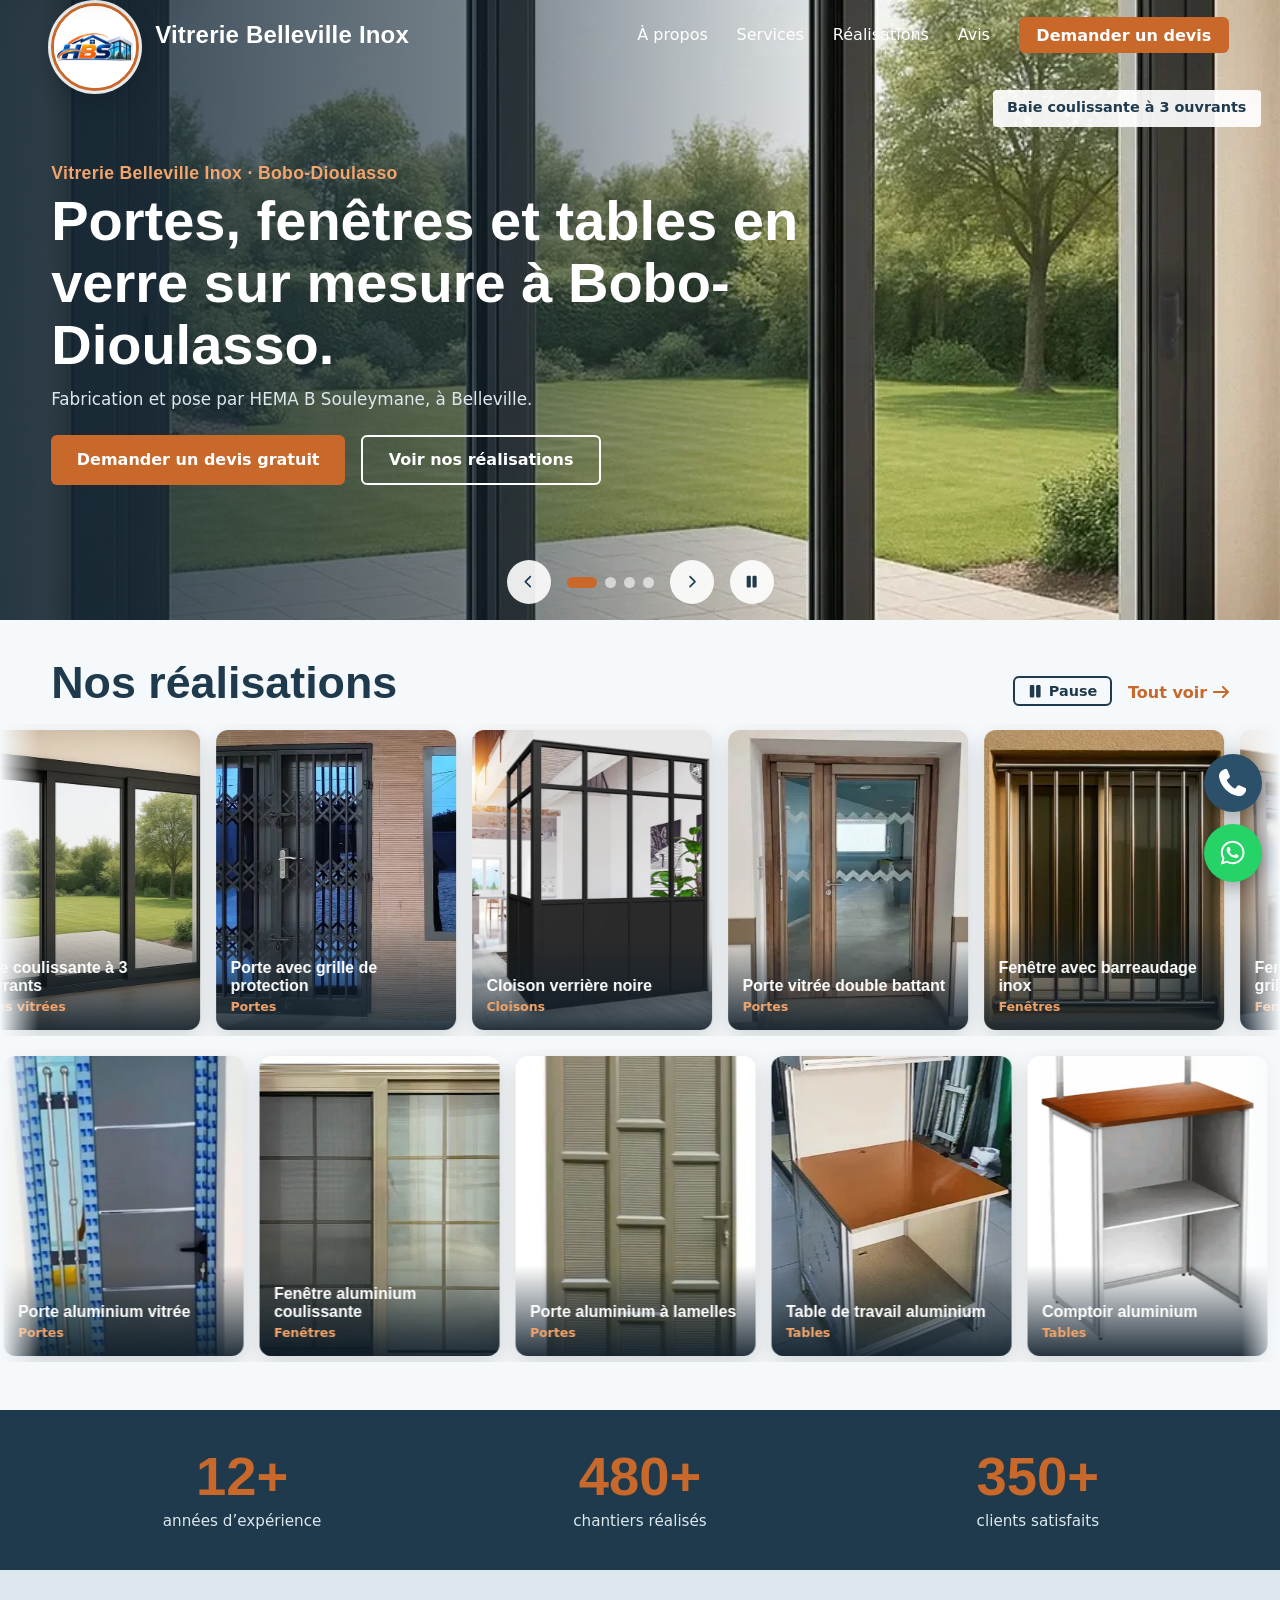
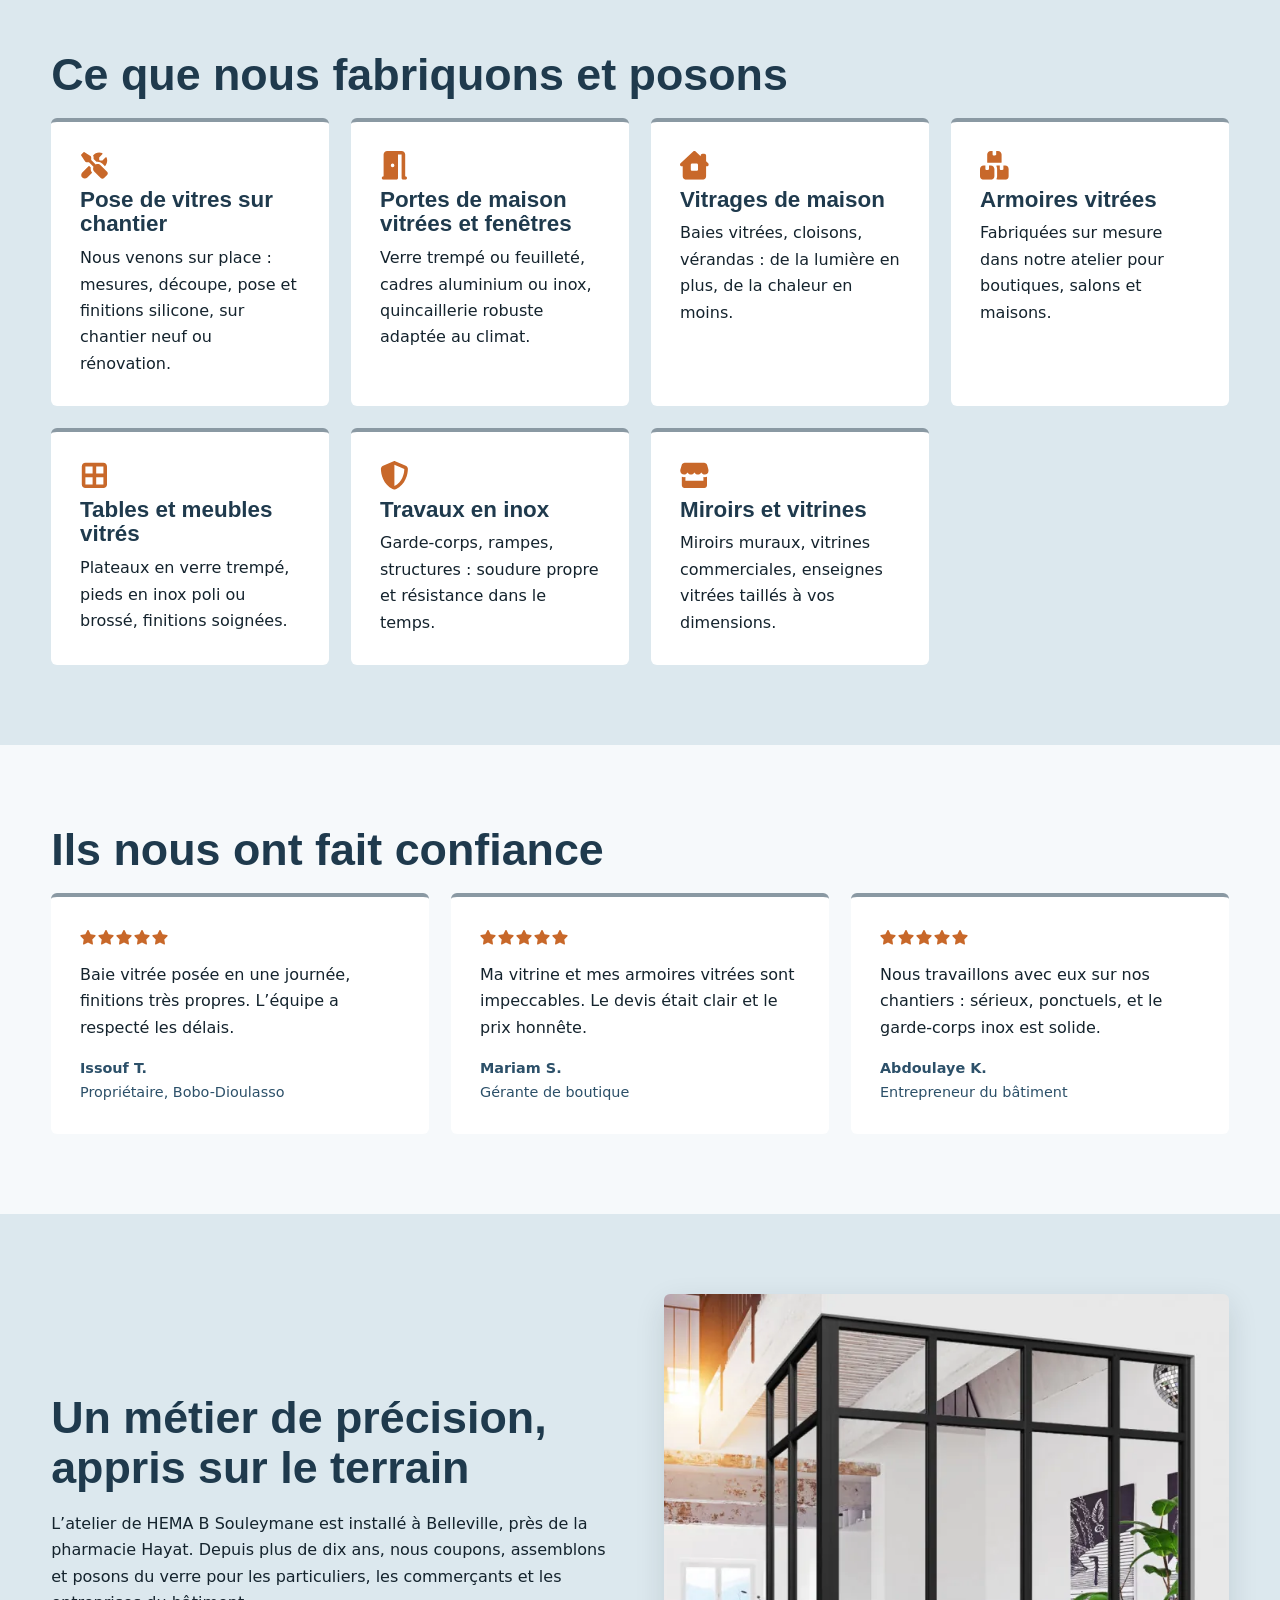
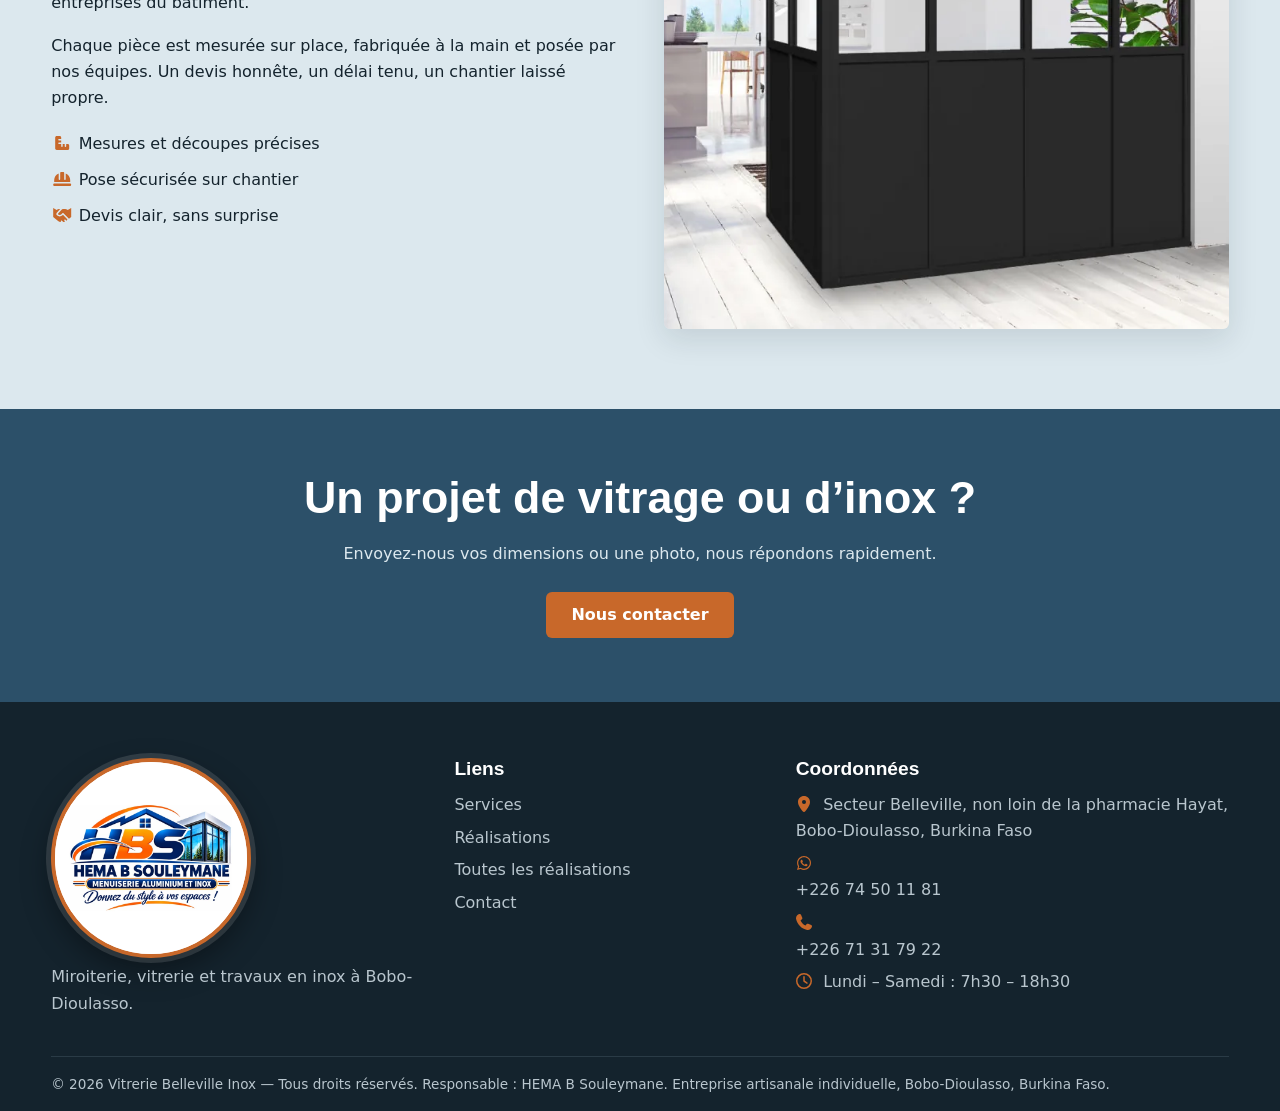
==== commit 827f22c3: "Add files via upload" ====
--- a/index.html
+++ b/index.html
@@ -6,14 +6,14 @@
 <link rel="preconnect" href="https://fonts.googleapis.com"><link rel="preconnect" href="https://fonts.gstatic.com" crossorigin>
 <link href="https://fonts.googleapis.com/css2?family=Barlow+Condensed:wght@500;600;700&family=Public+Sans:wght@400;500;600&display=swap" rel="stylesheet">
 <link rel="preload" as="image" href="images/baie-coulissante-3-ouvrants.webp" fetchpriority="high">
-<link rel="stylesheet" href="assets/css/style.css?v=7">
+<link rel="stylesheet" href="assets/css/style.css?v=8">
 <script type="application/ld+json">{"@context": "https://schema.org", "@type": "HomeAndConstructionBusiness", "@id": "https://VOTRE-DOMAINE/#entreprise", "name": "Vitrerie Belleville Inox", "description": "Vitrerie, miroiterie, aluminium et travaux en inox à Bobo-Dioulasso : portes, fenêtres, baies vitrées, cloisons, tables et pose de vitres sur chantier.", "url": "https://VOTRE-DOMAINE/", "image": "https://VOTRE-DOMAINE/images/baie-coulissante-3-ouvrants.webp", "founder": {"@type": "Person", "name": "HEMA B Souleymane"}, "telephone": "+22671317922", "contactPoint": [{"@type": "ContactPoint", "telephone": "+22674501181", "contactType": "WhatsApp", "availableLanguage": "fr"}, {"@type": "ContactPoint", "telephone": "+22671317922", "contactType": "customer service", "availableLanguage": "fr"}], "address": {"@type": "PostalAddress", "streetAddress": "Secteur Belleville, non loin de la pharmacie Hayat", "addressLocality": "Bobo-Dioulasso", "addressCountry": "BF"}, "areaServed": {"@type": "City", "name": "Bobo-Dioulasso"}, "openingHoursSpecification": [{"@type": "OpeningHoursSpecification", "dayOfWeek": ["Monday", "Tuesday", "Wednesday", "Thursday", "Friday", "Saturday"], "opens": "07:30", "closes": "18:30"}], "logo": "https://VOTRE-DOMAINE/images/logo.webp"}</script></head>
 <body class="home">
 <!-- Icônes : Font Awesome Free (CC BY 4.0) - fontawesome.com/license/free -->
 <svg width="0" height="0" style="position:absolute" aria-hidden="true" focusable="false"><symbol id="i-table-cells-large" viewBox="0 0 448 512"><path d="M384 96H256v128h128zm64 128v192c0 35.3-28.7 64-64 64H64c-35.3 0-64-28.7-64-64V96c0-35.3 28.7-64 64-64h320c35.3 0 64 28.7 64 64zM64 288v128h128V288zm128-64V96H64v128zm64 64v128h128V288z"/></symbol><symbol id="i-star" viewBox="0 0 576 512"><path d="M309.5-18.9c-4.1-8-12.4-13.1-21.4-13.1s-17.3 5.1-21.4 13.1l-73.6 144.2-159.9 25.4c-8.9 1.4-16.3 7.7-19.1 16.3s-.5 18 5.8 24.4l114.4 114.5-25.2 159.9c-1.4 8.9 2.3 17.9 9.6 23.2s16.9 6.1 25 2l144.4-73.4L432.4 491c8 4.1 17.7 3.3 25-2s11-14.2 9.6-23.2l-25.3-159.9 114.4-114.5c6.4-6.4 8.6-15.8 5.8-24.4s-10.1-14.9-19.1-16.3L383 125.3z"/></symbol><symbol id="i-phone" viewBox="0 0 512 512"><path d="M160.2 25c-7.9-18.9-28.5-28.9-48.1-23.6l-5.5 1.5C42 20.5-13.2 83.1 2.9 159.3 40 334.3 177.7 472 352.7 509.1 429 525.3 491.5 470 509.1 405.4l1.5-5.5c5.4-19.7-4.7-40.3-23.5-48.1l-97.3-40.5c-16.5-6.9-35.6-2.1-47 11.8l-38.6 47.2c-70.3-34.9-126.9-93.3-159.4-165l44.2-36c13.9-11.3 18.6-30.4 11.8-47z"/></symbol><symbol id="i-location-dot" viewBox="0 0 384 512"><path d="M0 188.6C0 84.4 86 0 192 0s192 84.4 192 188.6c0 119.3-120.2 262.3-170.4 316.8-11.8 12.8-31.5 12.8-43.3 0C120.1 450.9-.1 307.9-.1 188.6zM192 256a64 64 0 1 0 0-128 64 64 0 1 0 0 128"/></symbol><symbol id="i-user" viewBox="0 0 448 512"><path d="M224 248a120 120 0 1 0 0-240 120 120 0 1 0 0 240m-29.7 56C95.8 304 16 383.8 16 482.3c0 16.4 13.3 29.7 29.7 29.7h356.6c16.4 0 29.7-13.3 29.7-29.7 0-98.5-79.8-178.3-178.3-178.3z"/></symbol><symbol id="i-store" viewBox="0 0 512 512"><path d="M30.7 72.3C37.6 48.4 59.5 32 84.4 32h344c24.9 0 46.8 16.4 53.8 40.3l23.4 80.2c12.8 43.7-20.1 87.5-65.6 87.5-26.3 0-49.4-14.9-60.8-37.1-11.6 21.9-34.6 37.1-61.4 37.1-26.6 0-49.7-15-61.3-37-11.6 22-34.7 37-61.3 37-26.8 0-49.8-15.1-61.4-37.1C122.4 225 99.3 240 73 240c-45.6 0-78.4-43.7-65.6-87.5zM96.4 352h320v-66.4c7.6 1.6 15.5 2.4 23.5 2.4 14.3 0 28-2.6 40.5-7.2V432c0 26.5-21.5 48-48 48h-352c-26.5 0-48-21.5-48-48V280.8c12.5 4.6 26.1 7.2 40.5 7.2 8.1 0 15.9-.8 23.5-2.4z"/></symbol><symbol id="i-shield-halved" viewBox="0 0 512 512"><path d="M256 0c4.6 0 9.2 1 13.4 2.9l188.4 79.9c22 9.3 38.4 31 38.3 57.2-.5 99.2-41.3 280.7-213.6 363.2-16.7 8-36.1 8-52.8 0C57.3 420.7 16.6 239.2 16.1 140c-.1-26.2 16.3-47.9 38.3-57.2L242.7 2.9C246.9 1 251.4 0 256 0m0 66.8v378.1c138-66.8 175.1-214.8 176-303.4L256 66.9z"/></symbol><symbol id="i-screwdriver-wrench" viewBox="0 0 576 512"><path d="M70.8-6.7c5.4-5.4 13.8-6.2 20.2-2l118.9 79.2c8.9 5.9 14.2 15.9 14.2 26.6v49.6l90.8 90.8c33.3-15 73.9-8.9 101.2 18.5l126.1 126.1c18.7 18.7 18.7 49.1 0 67.9l-60.1 60.1c-18.7 18.7-49.1 18.7-67.9 0L288.1 384c-27.4-27.4-33.5-67.9-18.5-101.2L178.8 192h-49.6c-10.7 0-20.7-5.3-26.6-14.2L23.4 58.9c-4.2-6.3-3.4-14.8 2-20.2zm145 303.5c-6.3 36.9 2.3 75.9 26.2 107.2l-94.9 95c-28.1 28.1-73.7 28.1-101.8 0s-28.1-73.7 0-101.8l135.4-135.5 35.2 35.1zM384.1 0c20.1 0 39.4 3.7 57.1 10.5 10 3.8 11.8 16.5 4.3 24.1l-56.7 56.7c-3 3-4.7 7.1-4.7 11.3V144c0 8.8 7.2 16 16 16h41.4c4.2 0 8.3-1.7 11.3-4.7l56.7-56.7c7.6-7.5 20.3-5.7 24.1 4.3 6.8 17.7 10.5 37 10.5 57.1 0 43.2-17.2 82.3-45 111.1L450 222c-33.1-33-78.5-45.7-121.1-38.4l-56.8-56.8V97.1l-.2-5c-.8-12.4-4.4-24.3-10.5-34.9C290.8 22.2 334.8 0 384.1-.1z"/></symbol><symbol id="i-ruler-combined" viewBox="0 0 448 512"><path d="M1 441.7C5.5 463.5 24.8 480 48 480h352c26.5 0 48-21.5 48-48v-96c0-26.5-21.5-48-48-48h-48v72c0 13.3-10.7 24-24 24s-24-10.7-24-24v-72h-64v72c0 13.3-10.7 24-24 24s-24-10.7-24-24v-72h-72c-13.3 0-24-10.7-24-24s10.7-24 24-24h72v-64h-72c-13.3 0-24-10.7-24-24s10.7-24 24-24h72V80c0-26.5-21.5-48-48-48H48C21.5 32 0 53.5 0 80v352c0 3.3.3 6.6 1 9.7"/></symbol><symbol id="i-house-chimney-window" viewBox="0 0 512 512"><path d="M234.2 8.6c12.3-11.4 31.3-11.4 43.5 0L368 92.3V80c0-17.7 14.3-32 32-32h32c17.7 0 32 14.3 32 32v101.5l37.8 35.1c9.6 9 12.8 22.9 8 35.1S493.2 272 480 272h-16v176c0 35.3-28.7 64-64 64H112c-35.3 0-64-28.7-64-64V272H32c-13.2 0-25-8.1-29.8-20.3s-1.6-26.2 8-35.1zM216 224c-13.3 0-24 10.7-24 24v80c0 13.3 10.7 24 24 24h80c13.3 0 24-10.7 24-24v-80c0-13.3-10.7-24-24-24z"/></symbol><symbol id="i-helmet-safety" viewBox="0 0 576 512"><path d="M352 264V64c0-17.7-14.3-32-32-32h-64c-17.7 0-32 14.3-32 32v200c0 13.3-10.7 24-24 24s-24-10.7-24-24V78.1C90 109.8 32 191.8 32 288v64h512v-64c-1-95.2-58.4-177.7-144-209.8V264c0 13.3-10.7 24-24 24s-24-10.7-24-24M40 400c-22.1 0-40 17.9-40 40s17.9 40 40 40h496c22.1 0 40-17.9 40-40s-17.9-40-40-40z"/></symbol><symbol id="i-handshake" viewBox="0 0 576 512"><path d="M268.9 85.2 152.3 214.8c-4.6 5.1-4.4 13 .5 17.9 30.5 30.5 80 30.5 110.5 0l31.8-31.8c4.2-4.2 9.5-6.5 14.9-6.9 6.8-.6 13.8 1.7 19 6.9L505.6 376l70.4-56V32L464 96l-23.8-15.9A96.2 96.2 0 0 0 386.9 64h-70.4c-1.1 0-2.3 0-3.4.1-16.9.9-32.8 8.5-44.2 21.1m-152.3 97.5L223.4 64h-39.6c-25.5 0-49.9 10.1-67.9 28.1L112 96 0 32v288l156.4 130.3c23 19.2 52 29.7 81.9 29.7H254l-7-7c-9.4-9.4-9.4-24.6 0-33.9s24.6-9.4 33.9 0l41 41h9c19.1 0 37.8-4.3 54.8-12.3L359 441c-9.4-9.4-9.4-24.6 0-33.9s24.6-9.4 33.9 0l32 32 17.5-17.5c8.9-8.9 11.5-21.8 7.6-33.1L312.1 251.7l-14.9 14.9c-49.3 49.3-129.1 49.3-178.4 0-23-23-23.9-59.9-2.2-84z"/></symbol><symbol id="i-door-open" viewBox="0 0 448 512"><path d="M288 64h64v416c0 17.7 14.3 32 32 32h32c17.7 0 32-14.3 32-32s-14.3-32-32-32V64c0-35.3-28.7-64-64-64H96C60.7 0 32 28.7 32 64v384c-17.7 0-32 14.3-32 32s14.3 32 32 32h224c17.7 0 32-14.3 32-32zM160 256a32 32 0 1 1 64 0 32 32 0 1 1-64 0"/></symbol><symbol id="i-chevron-right" viewBox="0 0 320 512"><path d="M311.1 233.4c12.5 12.5 12.5 32.8 0 45.3l-192 192c-12.5 12.5-32.8 12.5-45.3 0s-12.5-32.8 0-45.3L243.2 256 73.9 86.6c-12.5-12.5-12.5-32.8 0-45.3s32.8-12.5 45.3 0l192 192z"/></symbol><symbol id="i-chevron-left" viewBox="0 0 320 512"><path d="M9.4 233.4c-12.5 12.5-12.5 32.8 0 45.3l192 192c12.5 12.5 32.8 12.5 45.3 0s12.5-32.8 0-45.3L77.3 256 246.6 86.6c12.5-12.5 12.5-32.8 0-45.3s-32.8-12.5-45.3 0l-192 192z"/></symbol><symbol id="i-boxes-stacked" viewBox="0 0 512 512"><path d="M224 0v64c0 8.8 7.2 16 16 16h32c8.8 0 16-7.2 16-16V0h32c35.3 0 64 28.7 64 64v128c0 5.5-.7 10.9-2 16H130c-1.3-5.1-2-10.5-2-16V64c0-35.3 28.7-64 64-64zm96 512c-11.2 0-21.8-2.9-31-8 9.5-16.5 15-35.6 15-56V320c0-20.4-5.5-39.5-15-56 9.2-5.1 19.7-8 31-8h32v64c0 8.8 7.2 16 16 16h32c8.8 0 16-7.2 16-16v-64h32c35.3 0 64 28.7 64 64v128c0 35.3-28.7 64-64 64zM0 320c0-35.3 28.7-64 64-64h32v64c0 8.8 7.2 16 16 16h32c8.8 0 16-7.2 16-16v-64h32c35.3 0 64 28.7 64 64v128c0 35.3-28.7 64-64 64H64c-35.3 0-64-28.7-64-64z"/></symbol><symbol id="i-arrow-right" viewBox="0 0 512 512"><path d="M502.6 278.6c12.5-12.5 12.5-32.8 0-45.3l-160-160c-12.5-12.5-32.8-12.5-45.3 0s-12.5 32.8 0 45.3L402.7 224H32c-17.7 0-32 14.3-32 32s14.3 32 32 32h370.7L297.3 393.4c-12.5 12.5-12.5 32.8 0 45.3s32.8 12.5 45.3 0l160-160z"/></symbol><symbol id="i-clock" viewBox="0 0 512 512"><path d="M464 256a208 208 0 1 1-416 0 208 208 0 1 1 416 0M0 256a256 256 0 1 0 512 0 256 256 0 1 0-512 0m232-136v136c0 8 4 15.5 10.7 20l96 64c11 7.4 25.9 4.4 33.3-6.7s4.4-25.9-6.7-33.3L280 243.2V120c0-13.3-10.7-24-24-24s-24 10.7-24 24"/></symbol><symbol id="i-whatsapp" viewBox="0 0 448 512"><path d="M380.9 97.1C339 55.1 283.2 32 223.9 32c-122.4 0-222 99.6-222 222 0 39.1 10.2 77.3 29.6 111L0 480l117.7-30.9c32.4 17.7 68.9 27 106.1 27h.1c122.3 0 224.1-99.6 224.1-222 0-59.3-25.2-115-67.1-157m-157 341.6c-33.2 0-65.7-8.9-94-25.7l-6.7-4-69.8 18.3L72 359.2l-4.4-7c-18.5-29.4-28.2-63.3-28.2-98.2 0-101.7 82.8-184.5 184.6-184.5 49.3 0 95.6 19.2 130.4 54.1s56.2 81.2 56.1 130.5c0 101.8-84.9 184.6-186.6 184.6m101.2-138.2c-5.5-2.8-32.8-16.2-37.9-18-5.1-1.9-8.8-2.8-12.5 2.8s-14.3 18-17.6 21.8c-3.2 3.7-6.5 4.2-12 1.4-32.6-16.3-54-29.1-75.5-66-5.7-9.8 5.7-9.1 16.3-30.3 1.8-3.7.9-6.9-.5-9.7s-12.5-30.1-17.1-41.2c-4.5-10.8-9.1-9.3-12.5-9.5-3.2-.2-6.9-.2-10.6-.2s-9.7 1.4-14.8 6.9c-5.1 5.6-19.4 19-19.4 46.3s19.9 53.7 22.6 57.4c2.8 3.7 39.1 59.7 94.8 83.8 35.2 15.2 49 16.5 66.6 13.9 10.7-1.6 32.8-13.4 37.4-26.4s4.6-24.1 3.2-26.4c-1.3-2.5-5-3.9-10.5-6.6"/></symbol><symbol id="i-pause" viewBox="0 0 384 512"><path d="M48 32C21.5 32 0 53.5 0 80v352c0 26.5 21.5 48 48 48h64c26.5 0 48-21.5 48-48V80c0-26.5-21.5-48-48-48zm224 0c-26.5 0-48 21.5-48 48v352c0 26.5 21.5 48 48 48h64c26.5 0 48-21.5 48-48V80c0-26.5-21.5-48-48-48z"/></symbol><symbol id="i-play" viewBox="0 0 448 512"><path d="M91.2 36.9c-12.4-6.8-27.4-6.5-39.6.7S32 57.9 32 72v368c0 14.1 7.5 27.2 19.6 34.4s27.2 7.5 39.6.7l336-184c12.8-7 20.8-20.5 20.8-35.1s-8-28.1-20.8-35.1z"/></symbol></svg>
 <a class="skip" href="#main">Aller au contenu</a>
 <header class="nav" id="nav"><div class="wrap nav-in">
-<a class="logo" href="index.html"><span class="logo-badge"><img src="images/logo-emblem.webp" width="560" height="206" alt="Logo HBS, Hema B Souleymane, menuiserie aluminium et inox"></span><span class="logo-txt">Vitrerie Belleville Inox</span></a>
+<a class="logo" href="index.html" aria-label="Vitrerie Belleville Inox, accueil"><span class="logo-round"><img src="images/logo-round-emblem.webp" width="400" height="400" alt="Logo HBS, Hema B Souleymane, menuiserie aluminium et inox"></span><span class="logo-txt">Vitrerie Belleville Inox</span></a>
 <button class="burger" id="burger" aria-label="Ouvrir le menu" aria-expanded="false"><span></span><span></span><span></span></button>
 <nav class="menu" id="menu"><a href="index.html#apropos">À propos</a><a href="index.html#services">Services</a><a href="index.html#realisations">Réalisations</a><a href="index.html#temoignages">Avis</a><a class="btn btn-sm" data-track="devis" href="contact.html">Demander un devis</a></nav></div></header>
 <main id="main">
@@ -46,7 +46,7 @@
 <section class="band"><div class="wrap"><h2>Un projet de vitrage ou d’inox ?</h2><p>Envoyez-nous vos dimensions ou une photo, nous répondons rapidement.</p><a class="btn" href="contact.html">Nous contacter</a></div></section>
 </main>
 <footer class="footer"><div class="wrap foot-grid">
-<div><a class="foot-logo" href="index.html"><img src="images/logo.webp" width="640" height="427" loading="lazy" alt="Logo Hema B Souleymane, menuiserie aluminium et inox. Donnez du style à vos espaces !"></a><p>Miroiterie, vitrerie et travaux en inox à Bobo-Dioulasso.</p></div>
+<div><a class="foot-logo" href="index.html" aria-label="Accueil"><img src="images/logo-round.webp" width="640" height="640" loading="lazy" alt="Logo Hema B Souleymane, menuiserie aluminium et inox. Donnez du style à vos espaces !"></a><p>Miroiterie, vitrerie et travaux en inox à Bobo-Dioulasso.</p></div>
 <div><h4>Liens</h4><a href="index.html#services">Services</a><a href="index.html#realisations">Réalisations</a><a href="realisations.html">Toutes les réalisations</a><a href="contact.html">Contact</a></div>
 <div><h4>Coordonnées</h4><p><svg class="ic" aria-hidden="true"><use href="#i-location-dot"/></svg> Secteur Belleville, non loin de la pharmacie Hayat, Bobo-Dioulasso, Burkina Faso</p><p><svg class="ic" aria-hidden="true"><use href="#i-whatsapp"/></svg> <a href="https://wa.me/22674501181" target="_blank" rel="noopener" data-track="whatsapp">+226 74 50 11 81</a></p><p><svg class="ic" aria-hidden="true"><use href="#i-phone"/></svg> <a href="tel:+22671317922" data-track="appel">+226 71 31 79 22</a></p><p><svg class="ic" aria-hidden="true"><use href="#i-clock"/></svg> Lundi – Samedi : 7h30 – 18h30</p></div></div>
 <div class="wrap legal">© 2026 Vitrerie Belleville Inox — Tous droits réservés. Responsable : HEMA B Souleymane. Entreprise artisanale individuelle, Bobo-Dioulasso, Burkina Faso.</div></footer>
--- a/assets/css/style.css
+++ b/assets/css/style.css
@@ -231,12 +231,16 @@
 .mcard:focus-visible{outline:3px solid var(--cu);outline-offset:3px}
 .footer p a,.infos a{text-decoration:none}.footer p a:hover,.infos a:hover{text-decoration:underline}
 
-/* Logo HBS : pastille blanche dans l'en-tête sombre, carte blanche dans le pied de page */
-.logo{gap:.7rem}
-.logo-badge{display:flex;align-items:center;background:#fff;border-radius:8px;padding:4px 8px;box-shadow:0 2px 8px rgba(0,0,0,.18)}
-.logo-badge img{height:44px;width:auto}
-.logo-txt{font:700 1.5rem var(--hf);color:#fff}
-.foot-logo{display:inline-block;background:#fff;border-radius:10px;padding:.5rem .8rem;margin-bottom:.8rem}
-.foot-logo img{width:210px;max-width:100%;height:auto}
-@media(max-width:900px){.logo-txt{display:none}}
-@media(max-width:480px){.logo-badge img{height:38px}}
+/* Logo HBS : médaillon rond (anneau cuivre, ombre douce) ; en-tête = emblème qui déborde légèrement sous la barre, pied de page = logo complet */
+.logo{height:70px;gap:1rem}
+.logo-round{display:block;flex:none;width:88px;height:88px;border-radius:50%;background:#fff;border:3px solid var(--cu);overflow:hidden;
+  box-shadow:0 0 0 3px rgba(255,255,255,.9),0 8px 22px rgba(10,25,35,.38);transform:translateY(12px);transition:transform .25s,box-shadow .25s}
+.logo:hover .logo-round{transform:translateY(10px) scale(1.04)}
+.logo-round img{display:block;width:100%;height:100%;object-fit:cover}
+.logo-txt{font:700 1.5rem var(--hf);color:#fff;letter-spacing:.2px}
+.foot-logo{display:block;width:200px;height:200px;border-radius:50%;background:#fff;border:4px solid var(--cu);overflow:hidden;
+  box-shadow:0 0 0 5px rgba(255,255,255,.12),0 12px 30px rgba(0,0,0,.4);margin-bottom:1.2rem}
+.foot-logo img{display:block;width:100%;height:100%;object-fit:cover}
+@media(max-width:1100px){.logo-txt{display:none}}
+@media(max-width:600px){.logo-round{width:68px;height:68px;border-width:2px;transform:translateY(9px)}.foot-logo{width:170px;height:170px}}
+@media(prefers-reduced-motion:reduce){.logo:hover .logo-round{transform:translateY(12px)}}
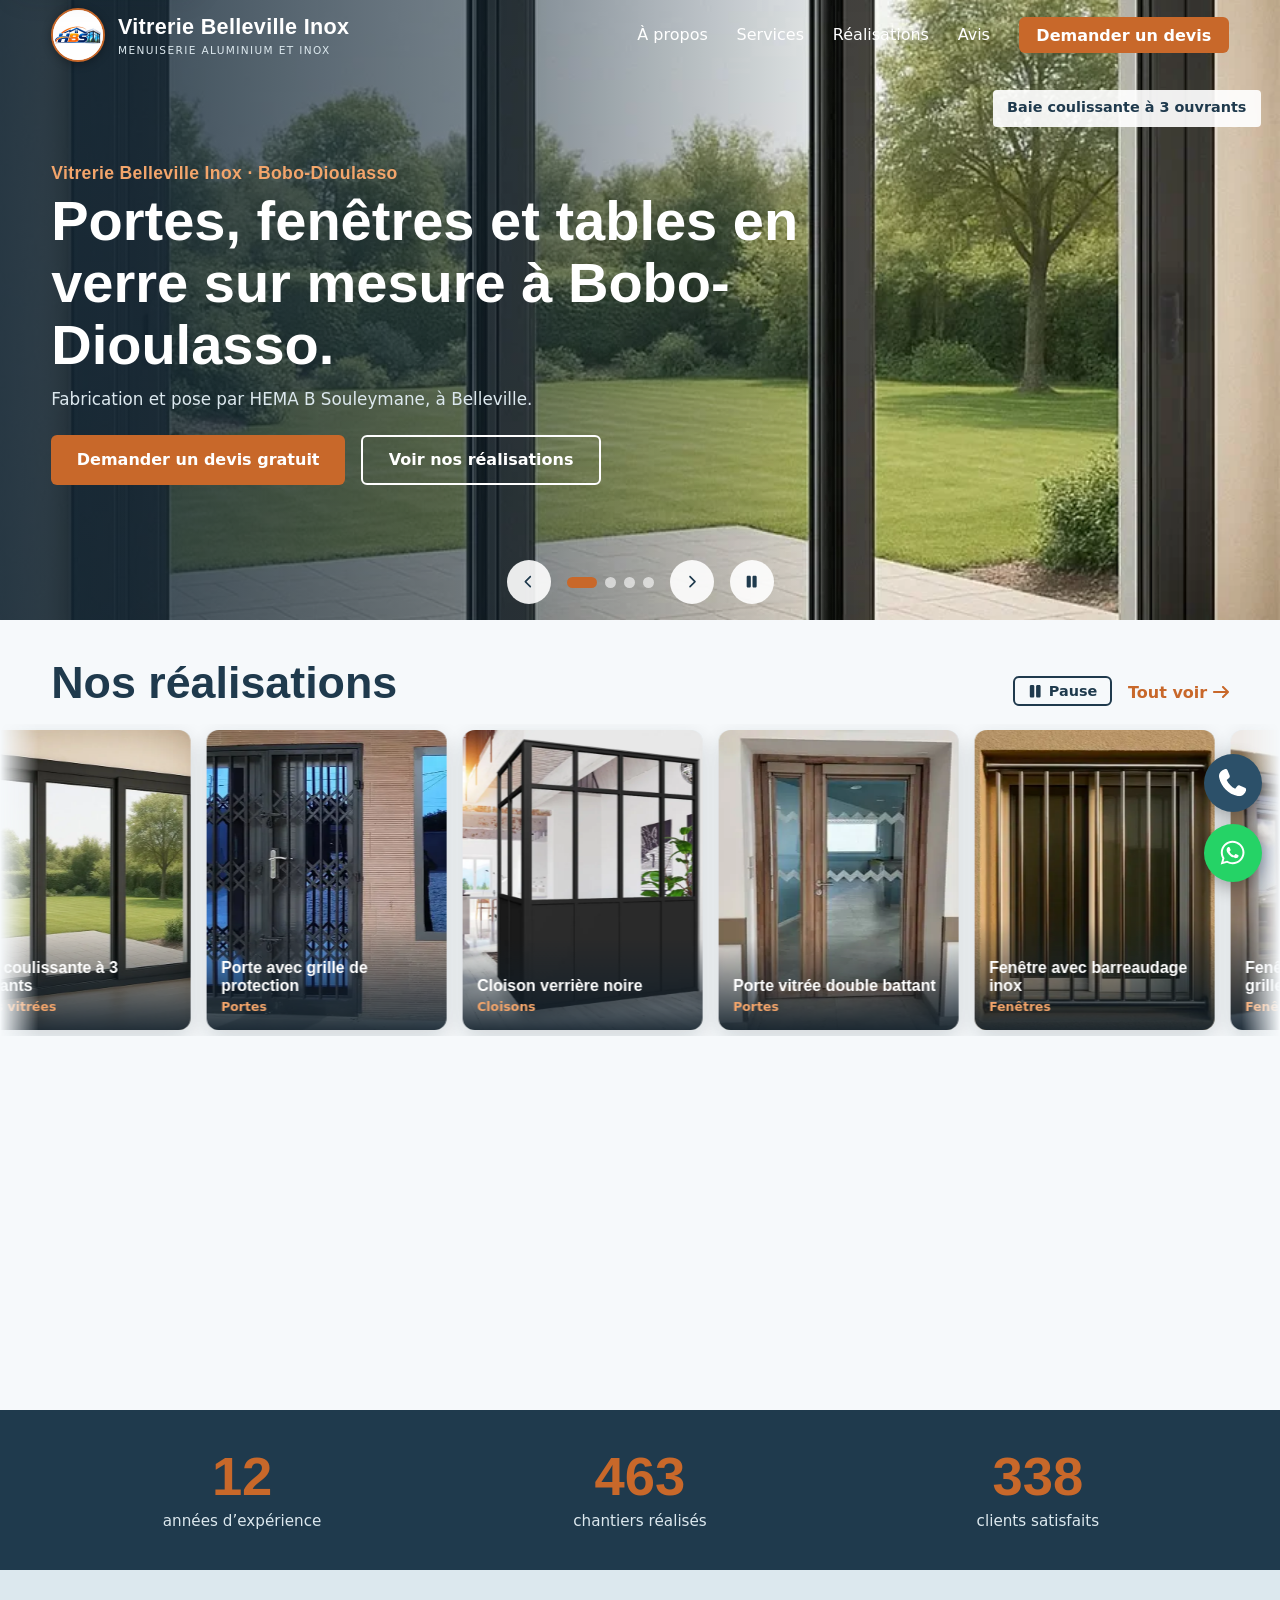
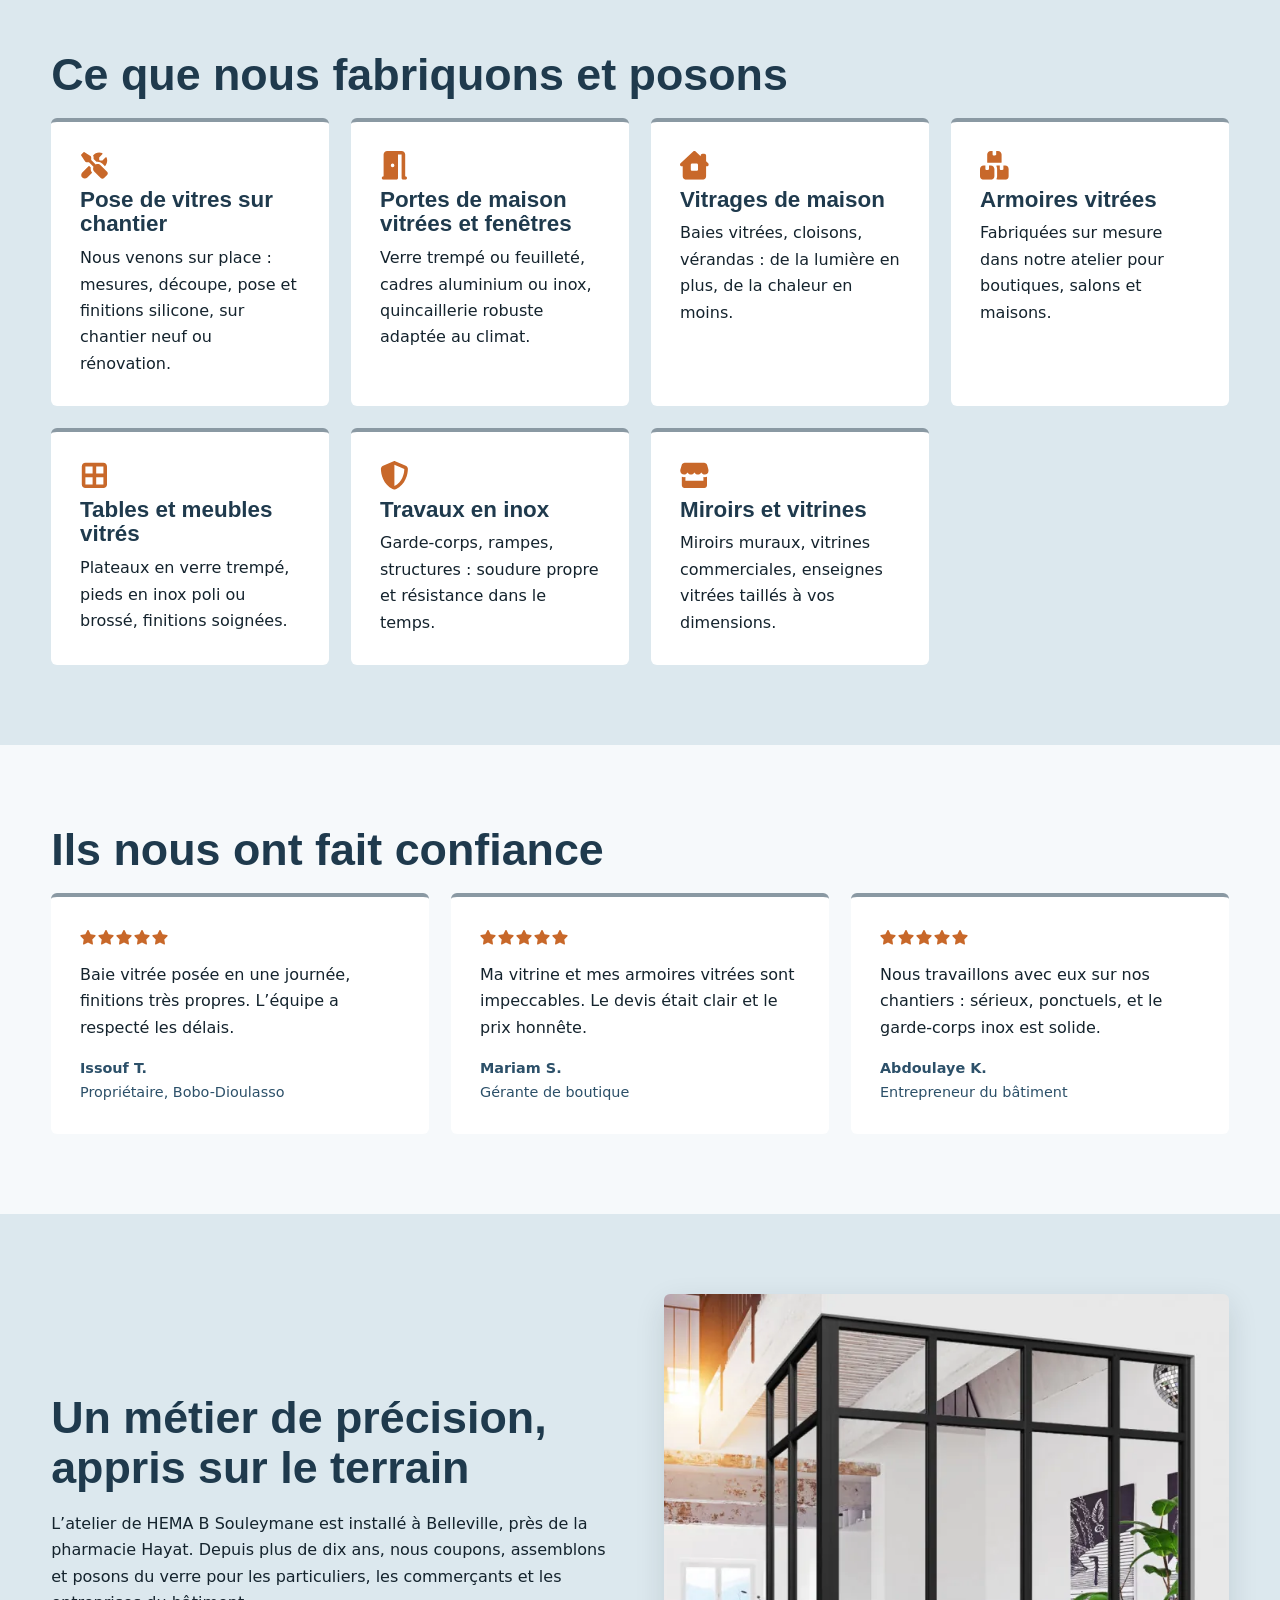
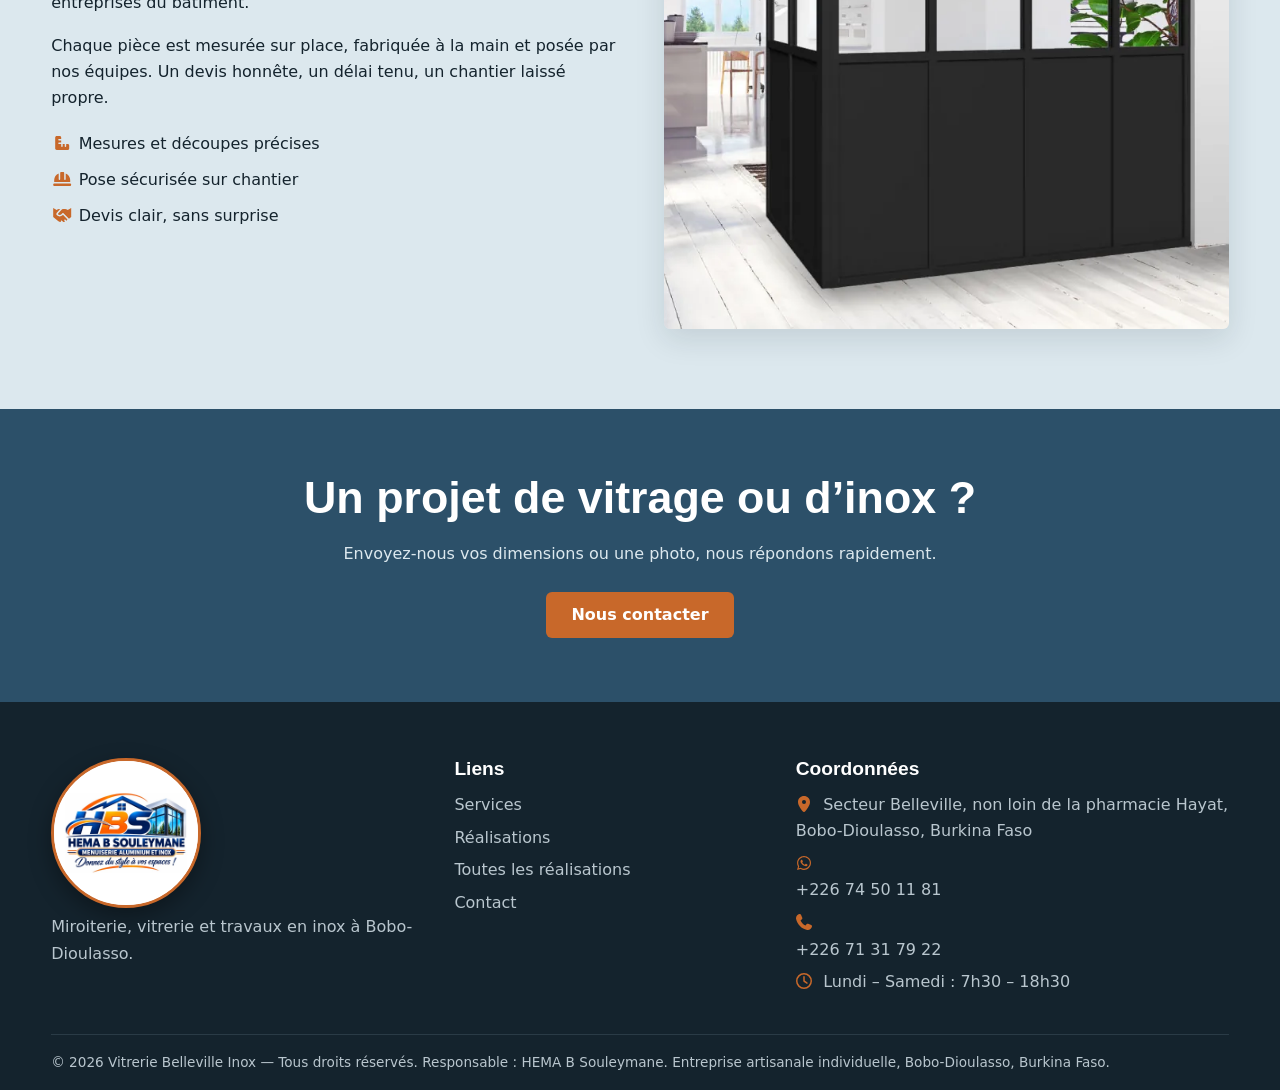
==== commit 72ae06e3: "Add files via upload" ====
--- a/index.html
+++ b/index.html
@@ -6,14 +6,14 @@
 <link rel="preconnect" href="https://fonts.googleapis.com"><link rel="preconnect" href="https://fonts.gstatic.com" crossorigin>
 <link href="https://fonts.googleapis.com/css2?family=Barlow+Condensed:wght@500;600;700&family=Public+Sans:wght@400;500;600&display=swap" rel="stylesheet">
 <link rel="preload" as="image" href="images/baie-coulissante-3-ouvrants.webp" fetchpriority="high">
-<link rel="stylesheet" href="assets/css/style.css?v=8">
+<link rel="stylesheet" href="assets/css/style.css?v=9">
 <script type="application/ld+json">{"@context": "https://schema.org", "@type": "HomeAndConstructionBusiness", "@id": "https://VOTRE-DOMAINE/#entreprise", "name": "Vitrerie Belleville Inox", "description": "Vitrerie, miroiterie, aluminium et travaux en inox à Bobo-Dioulasso : portes, fenêtres, baies vitrées, cloisons, tables et pose de vitres sur chantier.", "url": "https://VOTRE-DOMAINE/", "image": "https://VOTRE-DOMAINE/images/baie-coulissante-3-ouvrants.webp", "founder": {"@type": "Person", "name": "HEMA B Souleymane"}, "telephone": "+22671317922", "contactPoint": [{"@type": "ContactPoint", "telephone": "+22674501181", "contactType": "WhatsApp", "availableLanguage": "fr"}, {"@type": "ContactPoint", "telephone": "+22671317922", "contactType": "customer service", "availableLanguage": "fr"}], "address": {"@type": "PostalAddress", "streetAddress": "Secteur Belleville, non loin de la pharmacie Hayat", "addressLocality": "Bobo-Dioulasso", "addressCountry": "BF"}, "areaServed": {"@type": "City", "name": "Bobo-Dioulasso"}, "openingHoursSpecification": [{"@type": "OpeningHoursSpecification", "dayOfWeek": ["Monday", "Tuesday", "Wednesday", "Thursday", "Friday", "Saturday"], "opens": "07:30", "closes": "18:30"}], "logo": "https://VOTRE-DOMAINE/images/logo.webp"}</script></head>
 <body class="home">
 <!-- Icônes : Font Awesome Free (CC BY 4.0) - fontawesome.com/license/free -->
 <svg width="0" height="0" style="position:absolute" aria-hidden="true" focusable="false"><symbol id="i-table-cells-large" viewBox="0 0 448 512"><path d="M384 96H256v128h128zm64 128v192c0 35.3-28.7 64-64 64H64c-35.3 0-64-28.7-64-64V96c0-35.3 28.7-64 64-64h320c35.3 0 64 28.7 64 64zM64 288v128h128V288zm128-64V96H64v128zm64 64v128h128V288z"/></symbol><symbol id="i-star" viewBox="0 0 576 512"><path d="M309.5-18.9c-4.1-8-12.4-13.1-21.4-13.1s-17.3 5.1-21.4 13.1l-73.6 144.2-159.9 25.4c-8.9 1.4-16.3 7.7-19.1 16.3s-.5 18 5.8 24.4l114.4 114.5-25.2 159.9c-1.4 8.9 2.3 17.9 9.6 23.2s16.9 6.1 25 2l144.4-73.4L432.4 491c8 4.1 17.7 3.3 25-2s11-14.2 9.6-23.2l-25.3-159.9 114.4-114.5c6.4-6.4 8.6-15.8 5.8-24.4s-10.1-14.9-19.1-16.3L383 125.3z"/></symbol><symbol id="i-phone" viewBox="0 0 512 512"><path d="M160.2 25c-7.9-18.9-28.5-28.9-48.1-23.6l-5.5 1.5C42 20.5-13.2 83.1 2.9 159.3 40 334.3 177.7 472 352.7 509.1 429 525.3 491.5 470 509.1 405.4l1.5-5.5c5.4-19.7-4.7-40.3-23.5-48.1l-97.3-40.5c-16.5-6.9-35.6-2.1-47 11.8l-38.6 47.2c-70.3-34.9-126.9-93.3-159.4-165l44.2-36c13.9-11.3 18.6-30.4 11.8-47z"/></symbol><symbol id="i-location-dot" viewBox="0 0 384 512"><path d="M0 188.6C0 84.4 86 0 192 0s192 84.4 192 188.6c0 119.3-120.2 262.3-170.4 316.8-11.8 12.8-31.5 12.8-43.3 0C120.1 450.9-.1 307.9-.1 188.6zM192 256a64 64 0 1 0 0-128 64 64 0 1 0 0 128"/></symbol><symbol id="i-user" viewBox="0 0 448 512"><path d="M224 248a120 120 0 1 0 0-240 120 120 0 1 0 0 240m-29.7 56C95.8 304 16 383.8 16 482.3c0 16.4 13.3 29.7 29.7 29.7h356.6c16.4 0 29.7-13.3 29.7-29.7 0-98.5-79.8-178.3-178.3-178.3z"/></symbol><symbol id="i-store" viewBox="0 0 512 512"><path d="M30.7 72.3C37.6 48.4 59.5 32 84.4 32h344c24.9 0 46.8 16.4 53.8 40.3l23.4 80.2c12.8 43.7-20.1 87.5-65.6 87.5-26.3 0-49.4-14.9-60.8-37.1-11.6 21.9-34.6 37.1-61.4 37.1-26.6 0-49.7-15-61.3-37-11.6 22-34.7 37-61.3 37-26.8 0-49.8-15.1-61.4-37.1C122.4 225 99.3 240 73 240c-45.6 0-78.4-43.7-65.6-87.5zM96.4 352h320v-66.4c7.6 1.6 15.5 2.4 23.5 2.4 14.3 0 28-2.6 40.5-7.2V432c0 26.5-21.5 48-48 48h-352c-26.5 0-48-21.5-48-48V280.8c12.5 4.6 26.1 7.2 40.5 7.2 8.1 0 15.9-.8 23.5-2.4z"/></symbol><symbol id="i-shield-halved" viewBox="0 0 512 512"><path d="M256 0c4.6 0 9.2 1 13.4 2.9l188.4 79.9c22 9.3 38.4 31 38.3 57.2-.5 99.2-41.3 280.7-213.6 363.2-16.7 8-36.1 8-52.8 0C57.3 420.7 16.6 239.2 16.1 140c-.1-26.2 16.3-47.9 38.3-57.2L242.7 2.9C246.9 1 251.4 0 256 0m0 66.8v378.1c138-66.8 175.1-214.8 176-303.4L256 66.9z"/></symbol><symbol id="i-screwdriver-wrench" viewBox="0 0 576 512"><path d="M70.8-6.7c5.4-5.4 13.8-6.2 20.2-2l118.9 79.2c8.9 5.9 14.2 15.9 14.2 26.6v49.6l90.8 90.8c33.3-15 73.9-8.9 101.2 18.5l126.1 126.1c18.7 18.7 18.7 49.1 0 67.9l-60.1 60.1c-18.7 18.7-49.1 18.7-67.9 0L288.1 384c-27.4-27.4-33.5-67.9-18.5-101.2L178.8 192h-49.6c-10.7 0-20.7-5.3-26.6-14.2L23.4 58.9c-4.2-6.3-3.4-14.8 2-20.2zm145 303.5c-6.3 36.9 2.3 75.9 26.2 107.2l-94.9 95c-28.1 28.1-73.7 28.1-101.8 0s-28.1-73.7 0-101.8l135.4-135.5 35.2 35.1zM384.1 0c20.1 0 39.4 3.7 57.1 10.5 10 3.8 11.8 16.5 4.3 24.1l-56.7 56.7c-3 3-4.7 7.1-4.7 11.3V144c0 8.8 7.2 16 16 16h41.4c4.2 0 8.3-1.7 11.3-4.7l56.7-56.7c7.6-7.5 20.3-5.7 24.1 4.3 6.8 17.7 10.5 37 10.5 57.1 0 43.2-17.2 82.3-45 111.1L450 222c-33.1-33-78.5-45.7-121.1-38.4l-56.8-56.8V97.1l-.2-5c-.8-12.4-4.4-24.3-10.5-34.9C290.8 22.2 334.8 0 384.1-.1z"/></symbol><symbol id="i-ruler-combined" viewBox="0 0 448 512"><path d="M1 441.7C5.5 463.5 24.8 480 48 480h352c26.5 0 48-21.5 48-48v-96c0-26.5-21.5-48-48-48h-48v72c0 13.3-10.7 24-24 24s-24-10.7-24-24v-72h-64v72c0 13.3-10.7 24-24 24s-24-10.7-24-24v-72h-72c-13.3 0-24-10.7-24-24s10.7-24 24-24h72v-64h-72c-13.3 0-24-10.7-24-24s10.7-24 24-24h72V80c0-26.5-21.5-48-48-48H48C21.5 32 0 53.5 0 80v352c0 3.3.3 6.6 1 9.7"/></symbol><symbol id="i-house-chimney-window" viewBox="0 0 512 512"><path d="M234.2 8.6c12.3-11.4 31.3-11.4 43.5 0L368 92.3V80c0-17.7 14.3-32 32-32h32c17.7 0 32 14.3 32 32v101.5l37.8 35.1c9.6 9 12.8 22.9 8 35.1S493.2 272 480 272h-16v176c0 35.3-28.7 64-64 64H112c-35.3 0-64-28.7-64-64V272H32c-13.2 0-25-8.1-29.8-20.3s-1.6-26.2 8-35.1zM216 224c-13.3 0-24 10.7-24 24v80c0 13.3 10.7 24 24 24h80c13.3 0 24-10.7 24-24v-80c0-13.3-10.7-24-24-24z"/></symbol><symbol id="i-helmet-safety" viewBox="0 0 576 512"><path d="M352 264V64c0-17.7-14.3-32-32-32h-64c-17.7 0-32 14.3-32 32v200c0 13.3-10.7 24-24 24s-24-10.7-24-24V78.1C90 109.8 32 191.8 32 288v64h512v-64c-1-95.2-58.4-177.7-144-209.8V264c0 13.3-10.7 24-24 24s-24-10.7-24-24M40 400c-22.1 0-40 17.9-40 40s17.9 40 40 40h496c22.1 0 40-17.9 40-40s-17.9-40-40-40z"/></symbol><symbol id="i-handshake" viewBox="0 0 576 512"><path d="M268.9 85.2 152.3 214.8c-4.6 5.1-4.4 13 .5 17.9 30.5 30.5 80 30.5 110.5 0l31.8-31.8c4.2-4.2 9.5-6.5 14.9-6.9 6.8-.6 13.8 1.7 19 6.9L505.6 376l70.4-56V32L464 96l-23.8-15.9A96.2 96.2 0 0 0 386.9 64h-70.4c-1.1 0-2.3 0-3.4.1-16.9.9-32.8 8.5-44.2 21.1m-152.3 97.5L223.4 64h-39.6c-25.5 0-49.9 10.1-67.9 28.1L112 96 0 32v288l156.4 130.3c23 19.2 52 29.7 81.9 29.7H254l-7-7c-9.4-9.4-9.4-24.6 0-33.9s24.6-9.4 33.9 0l41 41h9c19.1 0 37.8-4.3 54.8-12.3L359 441c-9.4-9.4-9.4-24.6 0-33.9s24.6-9.4 33.9 0l32 32 17.5-17.5c8.9-8.9 11.5-21.8 7.6-33.1L312.1 251.7l-14.9 14.9c-49.3 49.3-129.1 49.3-178.4 0-23-23-23.9-59.9-2.2-84z"/></symbol><symbol id="i-door-open" viewBox="0 0 448 512"><path d="M288 64h64v416c0 17.7 14.3 32 32 32h32c17.7 0 32-14.3 32-32s-14.3-32-32-32V64c0-35.3-28.7-64-64-64H96C60.7 0 32 28.7 32 64v384c-17.7 0-32 14.3-32 32s14.3 32 32 32h224c17.7 0 32-14.3 32-32zM160 256a32 32 0 1 1 64 0 32 32 0 1 1-64 0"/></symbol><symbol id="i-chevron-right" viewBox="0 0 320 512"><path d="M311.1 233.4c12.5 12.5 12.5 32.8 0 45.3l-192 192c-12.5 12.5-32.8 12.5-45.3 0s-12.5-32.8 0-45.3L243.2 256 73.9 86.6c-12.5-12.5-12.5-32.8 0-45.3s32.8-12.5 45.3 0l192 192z"/></symbol><symbol id="i-chevron-left" viewBox="0 0 320 512"><path d="M9.4 233.4c-12.5 12.5-12.5 32.8 0 45.3l192 192c12.5 12.5 32.8 12.5 45.3 0s12.5-32.8 0-45.3L77.3 256 246.6 86.6c12.5-12.5 12.5-32.8 0-45.3s-32.8-12.5-45.3 0l-192 192z"/></symbol><symbol id="i-boxes-stacked" viewBox="0 0 512 512"><path d="M224 0v64c0 8.8 7.2 16 16 16h32c8.8 0 16-7.2 16-16V0h32c35.3 0 64 28.7 64 64v128c0 5.5-.7 10.9-2 16H130c-1.3-5.1-2-10.5-2-16V64c0-35.3 28.7-64 64-64zm96 512c-11.2 0-21.8-2.9-31-8 9.5-16.5 15-35.6 15-56V320c0-20.4-5.5-39.5-15-56 9.2-5.1 19.7-8 31-8h32v64c0 8.8 7.2 16 16 16h32c8.8 0 16-7.2 16-16v-64h32c35.3 0 64 28.7 64 64v128c0 35.3-28.7 64-64 64zM0 320c0-35.3 28.7-64 64-64h32v64c0 8.8 7.2 16 16 16h32c8.8 0 16-7.2 16-16v-64h32c35.3 0 64 28.7 64 64v128c0 35.3-28.7 64-64 64H64c-35.3 0-64-28.7-64-64z"/></symbol><symbol id="i-arrow-right" viewBox="0 0 512 512"><path d="M502.6 278.6c12.5-12.5 12.5-32.8 0-45.3l-160-160c-12.5-12.5-32.8-12.5-45.3 0s-12.5 32.8 0 45.3L402.7 224H32c-17.7 0-32 14.3-32 32s14.3 32 32 32h370.7L297.3 393.4c-12.5 12.5-12.5 32.8 0 45.3s32.8 12.5 45.3 0l160-160z"/></symbol><symbol id="i-clock" viewBox="0 0 512 512"><path d="M464 256a208 208 0 1 1-416 0 208 208 0 1 1 416 0M0 256a256 256 0 1 0 512 0 256 256 0 1 0-512 0m232-136v136c0 8 4 15.5 10.7 20l96 64c11 7.4 25.9 4.4 33.3-6.7s4.4-25.9-6.7-33.3L280 243.2V120c0-13.3-10.7-24-24-24s-24 10.7-24 24"/></symbol><symbol id="i-whatsapp" viewBox="0 0 448 512"><path d="M380.9 97.1C339 55.1 283.2 32 223.9 32c-122.4 0-222 99.6-222 222 0 39.1 10.2 77.3 29.6 111L0 480l117.7-30.9c32.4 17.7 68.9 27 106.1 27h.1c122.3 0 224.1-99.6 224.1-222 0-59.3-25.2-115-67.1-157m-157 341.6c-33.2 0-65.7-8.9-94-25.7l-6.7-4-69.8 18.3L72 359.2l-4.4-7c-18.5-29.4-28.2-63.3-28.2-98.2 0-101.7 82.8-184.5 184.6-184.5 49.3 0 95.6 19.2 130.4 54.1s56.2 81.2 56.1 130.5c0 101.8-84.9 184.6-186.6 184.6m101.2-138.2c-5.5-2.8-32.8-16.2-37.9-18-5.1-1.9-8.8-2.8-12.5 2.8s-14.3 18-17.6 21.8c-3.2 3.7-6.5 4.2-12 1.4-32.6-16.3-54-29.1-75.5-66-5.7-9.8 5.7-9.1 16.3-30.3 1.8-3.7.9-6.9-.5-9.7s-12.5-30.1-17.1-41.2c-4.5-10.8-9.1-9.3-12.5-9.5-3.2-.2-6.9-.2-10.6-.2s-9.7 1.4-14.8 6.9c-5.1 5.6-19.4 19-19.4 46.3s19.9 53.7 22.6 57.4c2.8 3.7 39.1 59.7 94.8 83.8 35.2 15.2 49 16.5 66.6 13.9 10.7-1.6 32.8-13.4 37.4-26.4s4.6-24.1 3.2-26.4c-1.3-2.5-5-3.9-10.5-6.6"/></symbol><symbol id="i-pause" viewBox="0 0 384 512"><path d="M48 32C21.5 32 0 53.5 0 80v352c0 26.5 21.5 48 48 48h64c26.5 0 48-21.5 48-48V80c0-26.5-21.5-48-48-48zm224 0c-26.5 0-48 21.5-48 48v352c0 26.5 21.5 48 48 48h64c26.5 0 48-21.5 48-48V80c0-26.5-21.5-48-48-48z"/></symbol><symbol id="i-play" viewBox="0 0 448 512"><path d="M91.2 36.9c-12.4-6.8-27.4-6.5-39.6.7S32 57.9 32 72v368c0 14.1 7.5 27.2 19.6 34.4s27.2 7.5 39.6.7l336-184c12.8-7 20.8-20.5 20.8-35.1s-8-28.1-20.8-35.1z"/></symbol></svg>
 <a class="skip" href="#main">Aller au contenu</a>
 <header class="nav" id="nav"><div class="wrap nav-in">
-<a class="logo" href="index.html" aria-label="Vitrerie Belleville Inox, accueil"><span class="logo-round"><img src="images/logo-round-emblem.webp" width="400" height="400" alt="Logo HBS, Hema B Souleymane, menuiserie aluminium et inox"></span><span class="logo-txt">Vitrerie Belleville Inox</span></a>
+<a class="logo" href="index.html" aria-label="Vitrerie Belleville Inox, accueil"><span class="logo-round"><img src="images/logo-round-emblem.webp" width="400" height="400" alt="Logo HBS, Hema B Souleymane, menuiserie aluminium et inox"></span><span class="logo-txt"><b>Vitrerie Belleville Inox</b><small>Menuiserie aluminium et inox</small></span></a>
 <button class="burger" id="burger" aria-label="Ouvrir le menu" aria-expanded="false"><span></span><span></span><span></span></button>
 <nav class="menu" id="menu"><a href="index.html#apropos">À propos</a><a href="index.html#services">Services</a><a href="index.html#realisations">Réalisations</a><a href="index.html#temoignages">Avis</a><a class="btn btn-sm" data-track="devis" href="contact.html">Demander un devis</a></nav></div></header>
 <main id="main">
--- a/assets/css/style.css
+++ b/assets/css/style.css
@@ -231,16 +231,14 @@
 .mcard:focus-visible{outline:3px solid var(--cu);outline-offset:3px}
 .footer p a,.infos a{text-decoration:none}.footer p a:hover,.infos a:hover{text-decoration:underline}
 
-/* Logo HBS : médaillon rond (anneau cuivre, ombre douce) ; en-tête = emblème qui déborde légèrement sous la barre, pied de page = logo complet */
-.logo{height:70px;gap:1rem}
-.logo-round{display:block;flex:none;width:88px;height:88px;border-radius:50%;background:#fff;border:3px solid var(--cu);overflow:hidden;
-  box-shadow:0 0 0 3px rgba(255,255,255,.9),0 8px 22px rgba(10,25,35,.38);transform:translateY(12px);transition:transform .25s,box-shadow .25s}
-.logo:hover .logo-round{transform:translateY(10px) scale(1.04)}
+/* Logo HBS : en-tête compact (médaillon rond dans la barre + nom sur deux lignes), pied de page = logo complet en médaillon */
+.logo{height:70px;gap:.8rem}
+.logo-round{display:block;flex:none;width:54px;height:54px;border-radius:50%;background:#fff;border:2px solid var(--cu);overflow:hidden;box-shadow:0 2px 10px rgba(0,0,0,.3)}
 .logo-round img{display:block;width:100%;height:100%;object-fit:cover}
-.logo-txt{font:700 1.5rem var(--hf);color:#fff;letter-spacing:.2px}
-.foot-logo{display:block;width:200px;height:200px;border-radius:50%;background:#fff;border:4px solid var(--cu);overflow:hidden;
-  box-shadow:0 0 0 5px rgba(255,255,255,.12),0 12px 30px rgba(0,0,0,.4);margin-bottom:1.2rem}
+.logo-txt{display:flex;flex-direction:column;line-height:1.05}
+.logo-txt b{font:700 1.35rem var(--hf);color:#fff;letter-spacing:.3px;white-space:nowrap}
+.logo-txt small{font:500 .66rem var(--bf);letter-spacing:.13em;text-transform:uppercase;color:var(--glass);margin-top:4px;white-space:nowrap}
+.foot-logo{display:block;width:150px;height:150px;border-radius:50%;background:#fff;border:3px solid var(--cu);overflow:hidden;box-shadow:0 8px 22px rgba(0,0,0,.35);margin-bottom:1.1rem}
 .foot-logo img{display:block;width:100%;height:100%;object-fit:cover}
-@media(max-width:1100px){.logo-txt{display:none}}
-@media(max-width:600px){.logo-round{width:68px;height:68px;border-width:2px;transform:translateY(9px)}.foot-logo{width:170px;height:170px}}
-@media(prefers-reduced-motion:reduce){.logo:hover .logo-round{transform:translateY(12px)}}
+@media(min-width:769px) and (max-width:999px){.logo-txt{display:none}}
+@media(max-width:768px){.logo-round{width:46px;height:46px}.logo-txt b{font-size:1.15rem}.logo-txt small{display:none}.logo{gap:.65rem}}
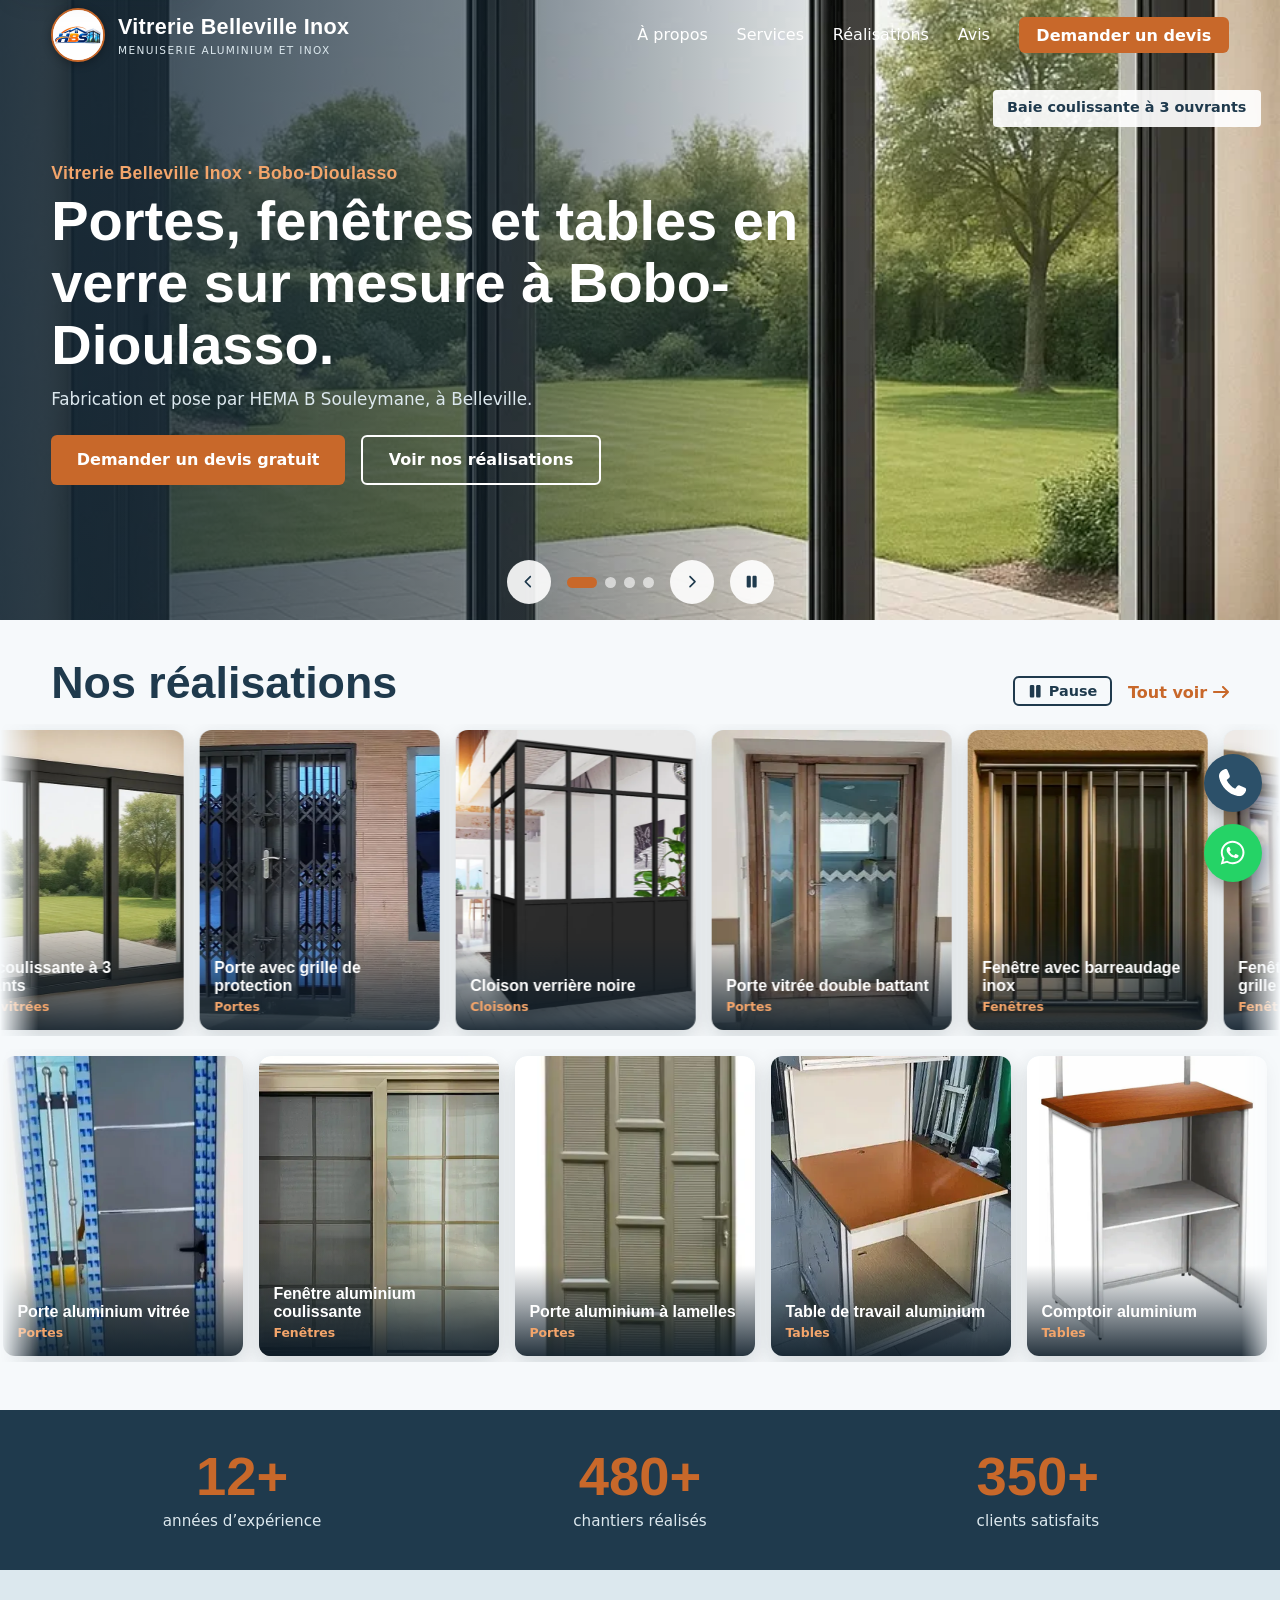
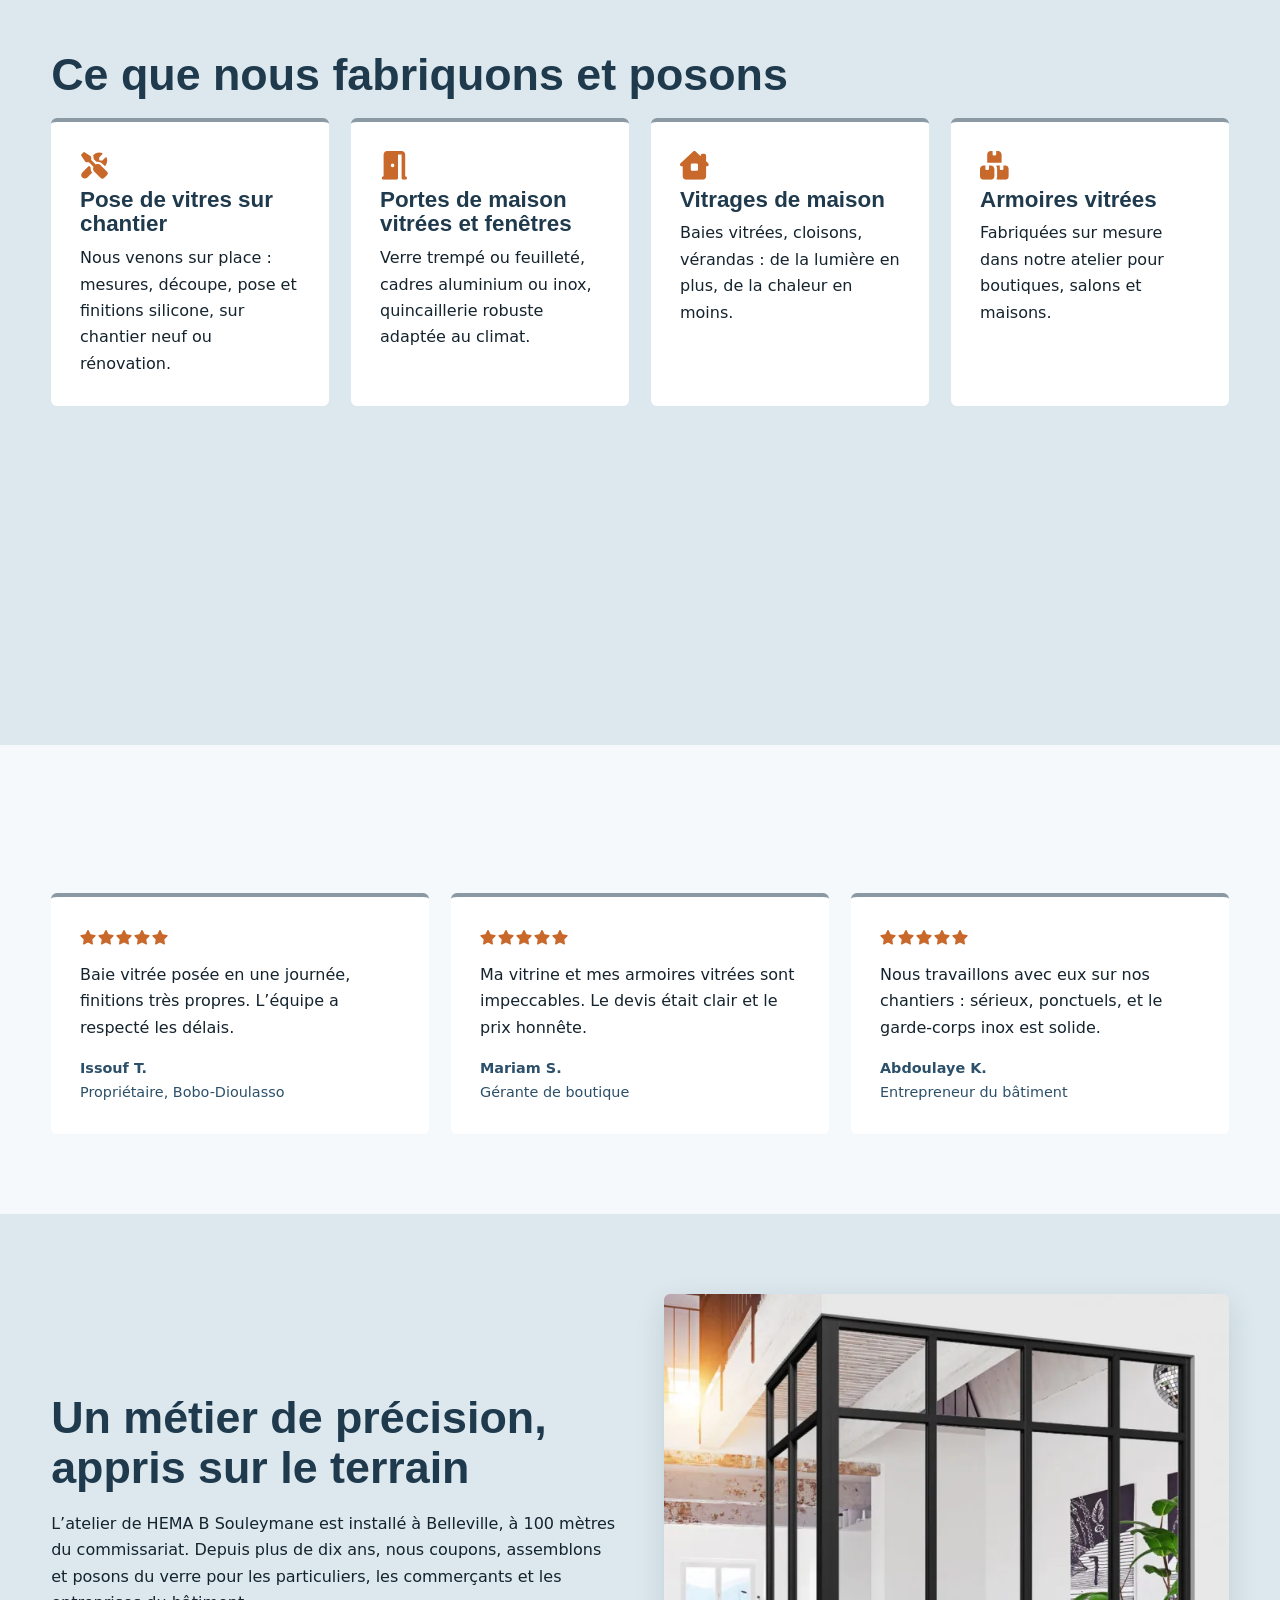
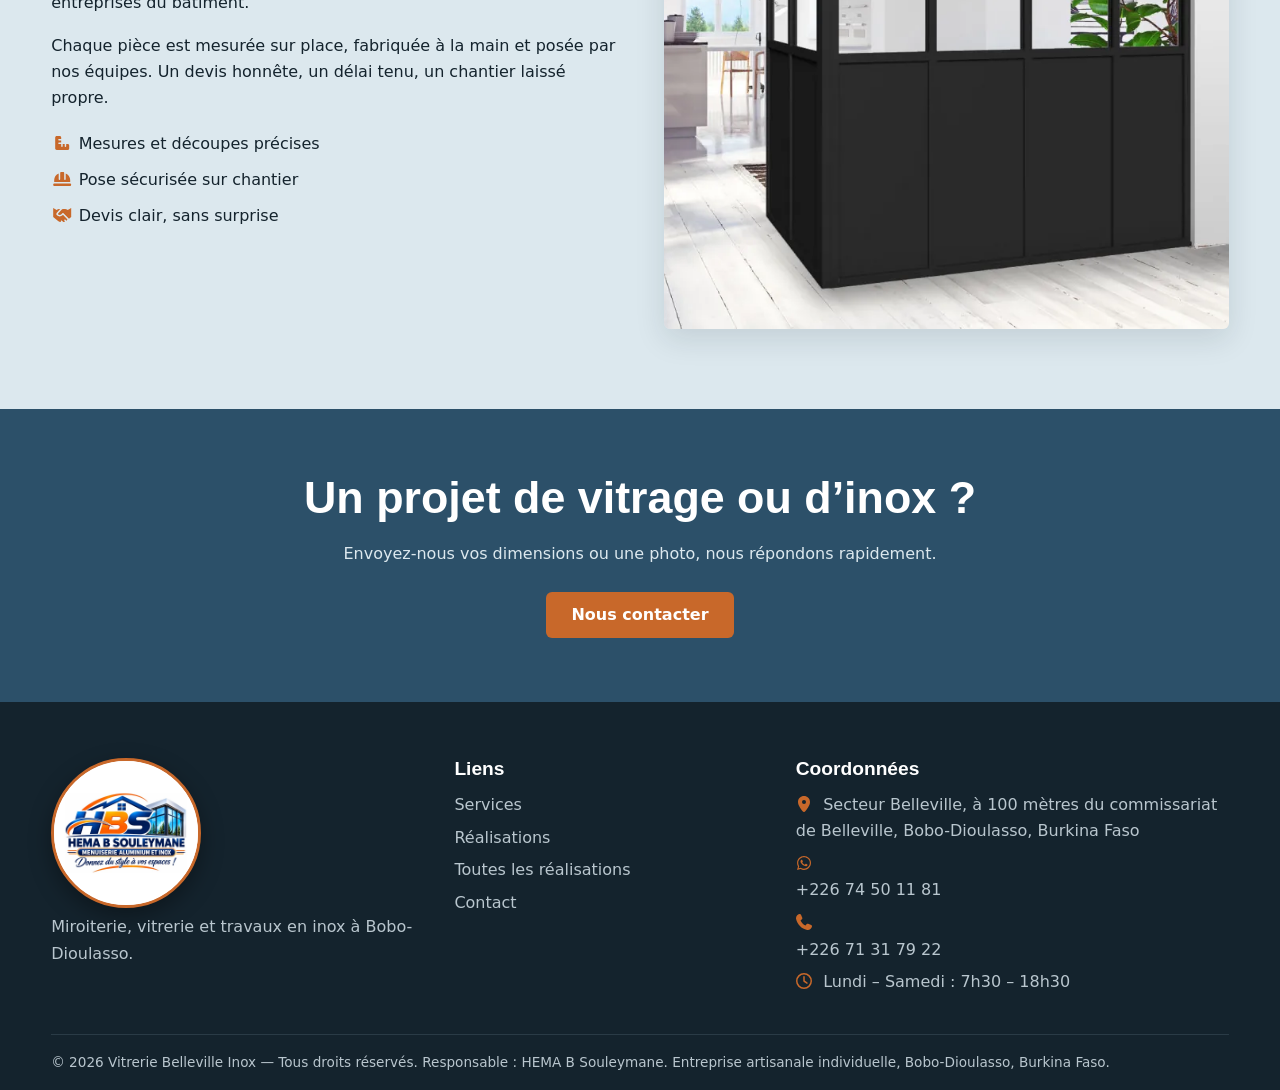
==== commit 269c80e0: "Add files via upload" ====
--- a/index.html
+++ b/index.html
@@ -7,7 +7,7 @@
 <link href="https://fonts.googleapis.com/css2?family=Barlow+Condensed:wght@500;600;700&family=Public+Sans:wght@400;500;600&display=swap" rel="stylesheet">
 <link rel="preload" as="image" href="images/baie-coulissante-3-ouvrants.webp" fetchpriority="high">
 <link rel="stylesheet" href="assets/css/style.css?v=9">
-<script type="application/ld+json">{"@context": "https://schema.org", "@type": "HomeAndConstructionBusiness", "@id": "https://VOTRE-DOMAINE/#entreprise", "name": "Vitrerie Belleville Inox", "description": "Vitrerie, miroiterie, aluminium et travaux en inox à Bobo-Dioulasso : portes, fenêtres, baies vitrées, cloisons, tables et pose de vitres sur chantier.", "url": "https://VOTRE-DOMAINE/", "image": "https://VOTRE-DOMAINE/images/baie-coulissante-3-ouvrants.webp", "founder": {"@type": "Person", "name": "HEMA B Souleymane"}, "telephone": "+22671317922", "contactPoint": [{"@type": "ContactPoint", "telephone": "+22674501181", "contactType": "WhatsApp", "availableLanguage": "fr"}, {"@type": "ContactPoint", "telephone": "+22671317922", "contactType": "customer service", "availableLanguage": "fr"}], "address": {"@type": "PostalAddress", "streetAddress": "Secteur Belleville, non loin de la pharmacie Hayat", "addressLocality": "Bobo-Dioulasso", "addressCountry": "BF"}, "areaServed": {"@type": "City", "name": "Bobo-Dioulasso"}, "openingHoursSpecification": [{"@type": "OpeningHoursSpecification", "dayOfWeek": ["Monday", "Tuesday", "Wednesday", "Thursday", "Friday", "Saturday"], "opens": "07:30", "closes": "18:30"}], "logo": "https://VOTRE-DOMAINE/images/logo.webp"}</script></head>
+<script type="application/ld+json">{"@context": "https://schema.org", "@type": "HomeAndConstructionBusiness", "@id": "https://VOTRE-DOMAINE/#entreprise", "name": "Vitrerie Belleville Inox", "description": "Vitrerie, miroiterie, aluminium et travaux en inox à Bobo-Dioulasso : portes, fenêtres, baies vitrées, cloisons, tables et pose de vitres sur chantier.", "url": "https://VOTRE-DOMAINE/", "image": "https://VOTRE-DOMAINE/images/baie-coulissante-3-ouvrants.webp", "founder": {"@type": "Person", "name": "HEMA B Souleymane"}, "telephone": "+22671317922", "contactPoint": [{"@type": "ContactPoint", "telephone": "+22674501181", "contactType": "WhatsApp", "availableLanguage": "fr"}, {"@type": "ContactPoint", "telephone": "+22671317922", "contactType": "customer service", "availableLanguage": "fr"}], "address": {"@type": "PostalAddress", "streetAddress": "Secteur Belleville, à 100 mètres du commissariat de Belleville", "addressLocality": "Bobo-Dioulasso", "addressCountry": "BF"}, "areaServed": {"@type": "City", "name": "Bobo-Dioulasso"}, "openingHoursSpecification": [{"@type": "OpeningHoursSpecification", "dayOfWeek": ["Monday", "Tuesday", "Wednesday", "Thursday", "Friday", "Saturday"], "opens": "07:30", "closes": "18:30"}], "logo": "https://VOTRE-DOMAINE/images/logo.webp"}</script></head>
 <body class="home">
 <!-- Icônes : Font Awesome Free (CC BY 4.0) - fontawesome.com/license/free -->
 <svg width="0" height="0" style="position:absolute" aria-hidden="true" focusable="false"><symbol id="i-table-cells-large" viewBox="0 0 448 512"><path d="M384 96H256v128h128zm64 128v192c0 35.3-28.7 64-64 64H64c-35.3 0-64-28.7-64-64V96c0-35.3 28.7-64 64-64h320c35.3 0 64 28.7 64 64zM64 288v128h128V288zm128-64V96H64v128zm64 64v128h128V288z"/></symbol><symbol id="i-star" viewBox="0 0 576 512"><path d="M309.5-18.9c-4.1-8-12.4-13.1-21.4-13.1s-17.3 5.1-21.4 13.1l-73.6 144.2-159.9 25.4c-8.9 1.4-16.3 7.7-19.1 16.3s-.5 18 5.8 24.4l114.4 114.5-25.2 159.9c-1.4 8.9 2.3 17.9 9.6 23.2s16.9 6.1 25 2l144.4-73.4L432.4 491c8 4.1 17.7 3.3 25-2s11-14.2 9.6-23.2l-25.3-159.9 114.4-114.5c6.4-6.4 8.6-15.8 5.8-24.4s-10.1-14.9-19.1-16.3L383 125.3z"/></symbol><symbol id="i-phone" viewBox="0 0 512 512"><path d="M160.2 25c-7.9-18.9-28.5-28.9-48.1-23.6l-5.5 1.5C42 20.5-13.2 83.1 2.9 159.3 40 334.3 177.7 472 352.7 509.1 429 525.3 491.5 470 509.1 405.4l1.5-5.5c5.4-19.7-4.7-40.3-23.5-48.1l-97.3-40.5c-16.5-6.9-35.6-2.1-47 11.8l-38.6 47.2c-70.3-34.9-126.9-93.3-159.4-165l44.2-36c13.9-11.3 18.6-30.4 11.8-47z"/></symbol><symbol id="i-location-dot" viewBox="0 0 384 512"><path d="M0 188.6C0 84.4 86 0 192 0s192 84.4 192 188.6c0 119.3-120.2 262.3-170.4 316.8-11.8 12.8-31.5 12.8-43.3 0C120.1 450.9-.1 307.9-.1 188.6zM192 256a64 64 0 1 0 0-128 64 64 0 1 0 0 128"/></symbol><symbol id="i-user" viewBox="0 0 448 512"><path d="M224 248a120 120 0 1 0 0-240 120 120 0 1 0 0 240m-29.7 56C95.8 304 16 383.8 16 482.3c0 16.4 13.3 29.7 29.7 29.7h356.6c16.4 0 29.7-13.3 29.7-29.7 0-98.5-79.8-178.3-178.3-178.3z"/></symbol><symbol id="i-store" viewBox="0 0 512 512"><path d="M30.7 72.3C37.6 48.4 59.5 32 84.4 32h344c24.9 0 46.8 16.4 53.8 40.3l23.4 80.2c12.8 43.7-20.1 87.5-65.6 87.5-26.3 0-49.4-14.9-60.8-37.1-11.6 21.9-34.6 37.1-61.4 37.1-26.6 0-49.7-15-61.3-37-11.6 22-34.7 37-61.3 37-26.8 0-49.8-15.1-61.4-37.1C122.4 225 99.3 240 73 240c-45.6 0-78.4-43.7-65.6-87.5zM96.4 352h320v-66.4c7.6 1.6 15.5 2.4 23.5 2.4 14.3 0 28-2.6 40.5-7.2V432c0 26.5-21.5 48-48 48h-352c-26.5 0-48-21.5-48-48V280.8c12.5 4.6 26.1 7.2 40.5 7.2 8.1 0 15.9-.8 23.5-2.4z"/></symbol><symbol id="i-shield-halved" viewBox="0 0 512 512"><path d="M256 0c4.6 0 9.2 1 13.4 2.9l188.4 79.9c22 9.3 38.4 31 38.3 57.2-.5 99.2-41.3 280.7-213.6 363.2-16.7 8-36.1 8-52.8 0C57.3 420.7 16.6 239.2 16.1 140c-.1-26.2 16.3-47.9 38.3-57.2L242.7 2.9C246.9 1 251.4 0 256 0m0 66.8v378.1c138-66.8 175.1-214.8 176-303.4L256 66.9z"/></symbol><symbol id="i-screwdriver-wrench" viewBox="0 0 576 512"><path d="M70.8-6.7c5.4-5.4 13.8-6.2 20.2-2l118.9 79.2c8.9 5.9 14.2 15.9 14.2 26.6v49.6l90.8 90.8c33.3-15 73.9-8.9 101.2 18.5l126.1 126.1c18.7 18.7 18.7 49.1 0 67.9l-60.1 60.1c-18.7 18.7-49.1 18.7-67.9 0L288.1 384c-27.4-27.4-33.5-67.9-18.5-101.2L178.8 192h-49.6c-10.7 0-20.7-5.3-26.6-14.2L23.4 58.9c-4.2-6.3-3.4-14.8 2-20.2zm145 303.5c-6.3 36.9 2.3 75.9 26.2 107.2l-94.9 95c-28.1 28.1-73.7 28.1-101.8 0s-28.1-73.7 0-101.8l135.4-135.5 35.2 35.1zM384.1 0c20.1 0 39.4 3.7 57.1 10.5 10 3.8 11.8 16.5 4.3 24.1l-56.7 56.7c-3 3-4.7 7.1-4.7 11.3V144c0 8.8 7.2 16 16 16h41.4c4.2 0 8.3-1.7 11.3-4.7l56.7-56.7c7.6-7.5 20.3-5.7 24.1 4.3 6.8 17.7 10.5 37 10.5 57.1 0 43.2-17.2 82.3-45 111.1L450 222c-33.1-33-78.5-45.7-121.1-38.4l-56.8-56.8V97.1l-.2-5c-.8-12.4-4.4-24.3-10.5-34.9C290.8 22.2 334.8 0 384.1-.1z"/></symbol><symbol id="i-ruler-combined" viewBox="0 0 448 512"><path d="M1 441.7C5.5 463.5 24.8 480 48 480h352c26.5 0 48-21.5 48-48v-96c0-26.5-21.5-48-48-48h-48v72c0 13.3-10.7 24-24 24s-24-10.7-24-24v-72h-64v72c0 13.3-10.7 24-24 24s-24-10.7-24-24v-72h-72c-13.3 0-24-10.7-24-24s10.7-24 24-24h72v-64h-72c-13.3 0-24-10.7-24-24s10.7-24 24-24h72V80c0-26.5-21.5-48-48-48H48C21.5 32 0 53.5 0 80v352c0 3.3.3 6.6 1 9.7"/></symbol><symbol id="i-house-chimney-window" viewBox="0 0 512 512"><path d="M234.2 8.6c12.3-11.4 31.3-11.4 43.5 0L368 92.3V80c0-17.7 14.3-32 32-32h32c17.7 0 32 14.3 32 32v101.5l37.8 35.1c9.6 9 12.8 22.9 8 35.1S493.2 272 480 272h-16v176c0 35.3-28.7 64-64 64H112c-35.3 0-64-28.7-64-64V272H32c-13.2 0-25-8.1-29.8-20.3s-1.6-26.2 8-35.1zM216 224c-13.3 0-24 10.7-24 24v80c0 13.3 10.7 24 24 24h80c13.3 0 24-10.7 24-24v-80c0-13.3-10.7-24-24-24z"/></symbol><symbol id="i-helmet-safety" viewBox="0 0 576 512"><path d="M352 264V64c0-17.7-14.3-32-32-32h-64c-17.7 0-32 14.3-32 32v200c0 13.3-10.7 24-24 24s-24-10.7-24-24V78.1C90 109.8 32 191.8 32 288v64h512v-64c-1-95.2-58.4-177.7-144-209.8V264c0 13.3-10.7 24-24 24s-24-10.7-24-24M40 400c-22.1 0-40 17.9-40 40s17.9 40 40 40h496c22.1 0 40-17.9 40-40s-17.9-40-40-40z"/></symbol><symbol id="i-handshake" viewBox="0 0 576 512"><path d="M268.9 85.2 152.3 214.8c-4.6 5.1-4.4 13 .5 17.9 30.5 30.5 80 30.5 110.5 0l31.8-31.8c4.2-4.2 9.5-6.5 14.9-6.9 6.8-.6 13.8 1.7 19 6.9L505.6 376l70.4-56V32L464 96l-23.8-15.9A96.2 96.2 0 0 0 386.9 64h-70.4c-1.1 0-2.3 0-3.4.1-16.9.9-32.8 8.5-44.2 21.1m-152.3 97.5L223.4 64h-39.6c-25.5 0-49.9 10.1-67.9 28.1L112 96 0 32v288l156.4 130.3c23 19.2 52 29.7 81.9 29.7H254l-7-7c-9.4-9.4-9.4-24.6 0-33.9s24.6-9.4 33.9 0l41 41h9c19.1 0 37.8-4.3 54.8-12.3L359 441c-9.4-9.4-9.4-24.6 0-33.9s24.6-9.4 33.9 0l32 32 17.5-17.5c8.9-8.9 11.5-21.8 7.6-33.1L312.1 251.7l-14.9 14.9c-49.3 49.3-129.1 49.3-178.4 0-23-23-23.9-59.9-2.2-84z"/></symbol><symbol id="i-door-open" viewBox="0 0 448 512"><path d="M288 64h64v416c0 17.7 14.3 32 32 32h32c17.7 0 32-14.3 32-32s-14.3-32-32-32V64c0-35.3-28.7-64-64-64H96C60.7 0 32 28.7 32 64v384c-17.7 0-32 14.3-32 32s14.3 32 32 32h224c17.7 0 32-14.3 32-32zM160 256a32 32 0 1 1 64 0 32 32 0 1 1-64 0"/></symbol><symbol id="i-chevron-right" viewBox="0 0 320 512"><path d="M311.1 233.4c12.5 12.5 12.5 32.8 0 45.3l-192 192c-12.5 12.5-32.8 12.5-45.3 0s-12.5-32.8 0-45.3L243.2 256 73.9 86.6c-12.5-12.5-12.5-32.8 0-45.3s32.8-12.5 45.3 0l192 192z"/></symbol><symbol id="i-chevron-left" viewBox="0 0 320 512"><path d="M9.4 233.4c-12.5 12.5-12.5 32.8 0 45.3l192 192c12.5 12.5 32.8 12.5 45.3 0s12.5-32.8 0-45.3L77.3 256 246.6 86.6c12.5-12.5 12.5-32.8 0-45.3s-32.8-12.5-45.3 0l-192 192z"/></symbol><symbol id="i-boxes-stacked" viewBox="0 0 512 512"><path d="M224 0v64c0 8.8 7.2 16 16 16h32c8.8 0 16-7.2 16-16V0h32c35.3 0 64 28.7 64 64v128c0 5.5-.7 10.9-2 16H130c-1.3-5.1-2-10.5-2-16V64c0-35.3 28.7-64 64-64zm96 512c-11.2 0-21.8-2.9-31-8 9.5-16.5 15-35.6 15-56V320c0-20.4-5.5-39.5-15-56 9.2-5.1 19.7-8 31-8h32v64c0 8.8 7.2 16 16 16h32c8.8 0 16-7.2 16-16v-64h32c35.3 0 64 28.7 64 64v128c0 35.3-28.7 64-64 64zM0 320c0-35.3 28.7-64 64-64h32v64c0 8.8 7.2 16 16 16h32c8.8 0 16-7.2 16-16v-64h32c35.3 0 64 28.7 64 64v128c0 35.3-28.7 64-64 64H64c-35.3 0-64-28.7-64-64z"/></symbol><symbol id="i-arrow-right" viewBox="0 0 512 512"><path d="M502.6 278.6c12.5-12.5 12.5-32.8 0-45.3l-160-160c-12.5-12.5-32.8-12.5-45.3 0s-12.5 32.8 0 45.3L402.7 224H32c-17.7 0-32 14.3-32 32s14.3 32 32 32h370.7L297.3 393.4c-12.5 12.5-12.5 32.8 0 45.3s32.8 12.5 45.3 0l160-160z"/></symbol><symbol id="i-clock" viewBox="0 0 512 512"><path d="M464 256a208 208 0 1 1-416 0 208 208 0 1 1 416 0M0 256a256 256 0 1 0 512 0 256 256 0 1 0-512 0m232-136v136c0 8 4 15.5 10.7 20l96 64c11 7.4 25.9 4.4 33.3-6.7s4.4-25.9-6.7-33.3L280 243.2V120c0-13.3-10.7-24-24-24s-24 10.7-24 24"/></symbol><symbol id="i-whatsapp" viewBox="0 0 448 512"><path d="M380.9 97.1C339 55.1 283.2 32 223.9 32c-122.4 0-222 99.6-222 222 0 39.1 10.2 77.3 29.6 111L0 480l117.7-30.9c32.4 17.7 68.9 27 106.1 27h.1c122.3 0 224.1-99.6 224.1-222 0-59.3-25.2-115-67.1-157m-157 341.6c-33.2 0-65.7-8.9-94-25.7l-6.7-4-69.8 18.3L72 359.2l-4.4-7c-18.5-29.4-28.2-63.3-28.2-98.2 0-101.7 82.8-184.5 184.6-184.5 49.3 0 95.6 19.2 130.4 54.1s56.2 81.2 56.1 130.5c0 101.8-84.9 184.6-186.6 184.6m101.2-138.2c-5.5-2.8-32.8-16.2-37.9-18-5.1-1.9-8.8-2.8-12.5 2.8s-14.3 18-17.6 21.8c-3.2 3.7-6.5 4.2-12 1.4-32.6-16.3-54-29.1-75.5-66-5.7-9.8 5.7-9.1 16.3-30.3 1.8-3.7.9-6.9-.5-9.7s-12.5-30.1-17.1-41.2c-4.5-10.8-9.1-9.3-12.5-9.5-3.2-.2-6.9-.2-10.6-.2s-9.7 1.4-14.8 6.9c-5.1 5.6-19.4 19-19.4 46.3s19.9 53.7 22.6 57.4c2.8 3.7 39.1 59.7 94.8 83.8 35.2 15.2 49 16.5 66.6 13.9 10.7-1.6 32.8-13.4 37.4-26.4s4.6-24.1 3.2-26.4c-1.3-2.5-5-3.9-10.5-6.6"/></symbol><symbol id="i-pause" viewBox="0 0 384 512"><path d="M48 32C21.5 32 0 53.5 0 80v352c0 26.5 21.5 48 48 48h64c26.5 0 48-21.5 48-48V80c0-26.5-21.5-48-48-48zm224 0c-26.5 0-48 21.5-48 48v352c0 26.5 21.5 48 48 48h64c26.5 0 48-21.5 48-48V80c0-26.5-21.5-48-48-48z"/></symbol><symbol id="i-play" viewBox="0 0 448 512"><path d="M91.2 36.9c-12.4-6.8-27.4-6.5-39.6.7S32 57.9 32 72v368c0 14.1 7.5 27.2 19.6 34.4s27.2 7.5 39.6.7l336-184c12.8-7 20.8-20.5 20.8-35.1s-8-28.1-20.8-35.1z"/></symbol></svg>
@@ -38,7 +38,7 @@
 <blockquote class="card rv"><div class="stars" aria-label="5 sur 5"><svg class="ic" aria-hidden="true"><use href="#i-star"/></svg><svg class="ic" aria-hidden="true"><use href="#i-star"/></svg><svg class="ic" aria-hidden="true"><use href="#i-star"/></svg><svg class="ic" aria-hidden="true"><use href="#i-star"/></svg><svg class="ic" aria-hidden="true"><use href="#i-star"/></svg></div><p>Baie vitrée posée en une journée, finitions très propres. L’équipe a respecté les délais.</p><footer><b>Issouf T.</b><br>Propriétaire, Bobo-Dioulasso</footer></blockquote><blockquote class="card rv"><div class="stars" aria-label="5 sur 5"><svg class="ic" aria-hidden="true"><use href="#i-star"/></svg><svg class="ic" aria-hidden="true"><use href="#i-star"/></svg><svg class="ic" aria-hidden="true"><use href="#i-star"/></svg><svg class="ic" aria-hidden="true"><use href="#i-star"/></svg><svg class="ic" aria-hidden="true"><use href="#i-star"/></svg></div><p>Ma vitrine et mes armoires vitrées sont impeccables. Le devis était clair et le prix honnête.</p><footer><b>Mariam S.</b><br>Gérante de boutique</footer></blockquote><blockquote class="card rv"><div class="stars" aria-label="5 sur 5"><svg class="ic" aria-hidden="true"><use href="#i-star"/></svg><svg class="ic" aria-hidden="true"><use href="#i-star"/></svg><svg class="ic" aria-hidden="true"><use href="#i-star"/></svg><svg class="ic" aria-hidden="true"><use href="#i-star"/></svg><svg class="ic" aria-hidden="true"><use href="#i-star"/></svg></div><p>Nous travaillons avec eux sur nos chantiers : sérieux, ponctuels, et le garde-corps inox est solide.</p><footer><b>Abdoulaye K.</b><br>Entrepreneur du bâtiment</footer></blockquote></div></div></section>
 
 <section class="sec alt" id="apropos"><div class="wrap split"><div class="rv"><h2>Un métier de précision, appris sur le terrain</h2>
-<p>L’atelier de HEMA B Souleymane est installé à Belleville, près de la pharmacie Hayat. Depuis plus de dix ans, nous coupons, assemblons et posons du verre pour les particuliers, les commerçants et les entreprises du bâtiment.</p>
+<p>L’atelier de HEMA B Souleymane est installé à Belleville, à 100 mètres du commissariat. Depuis plus de dix ans, nous coupons, assemblons et posons du verre pour les particuliers, les commerçants et les entreprises du bâtiment.</p>
 <p>Chaque pièce est mesurée sur place, fabriquée à la main et posée par nos équipes. Un devis honnête, un délai tenu, un chantier laissé propre.</p>
 <ul class="vals"><li><svg class="ic" aria-hidden="true"><use href="#i-ruler-combined"/></svg> Mesures et découpes précises</li><li><svg class="ic" aria-hidden="true"><use href="#i-helmet-safety"/></svg> Pose sécurisée sur chantier</li><li><svg class="ic" aria-hidden="true"><use href="#i-handshake"/></svg> Devis clair, sans surprise</li></ul></div>
 <div class="rv about-img"><img loading="lazy" src="images/th-cloison-verriere-noire.webp" alt="Cloison verrière noire"></div></div></section>
@@ -48,7 +48,7 @@
 <footer class="footer"><div class="wrap foot-grid">
 <div><a class="foot-logo" href="index.html" aria-label="Accueil"><img src="images/logo-round.webp" width="640" height="640" loading="lazy" alt="Logo Hema B Souleymane, menuiserie aluminium et inox. Donnez du style à vos espaces !"></a><p>Miroiterie, vitrerie et travaux en inox à Bobo-Dioulasso.</p></div>
 <div><h4>Liens</h4><a href="index.html#services">Services</a><a href="index.html#realisations">Réalisations</a><a href="realisations.html">Toutes les réalisations</a><a href="contact.html">Contact</a></div>
-<div><h4>Coordonnées</h4><p><svg class="ic" aria-hidden="true"><use href="#i-location-dot"/></svg> Secteur Belleville, non loin de la pharmacie Hayat, Bobo-Dioulasso, Burkina Faso</p><p><svg class="ic" aria-hidden="true"><use href="#i-whatsapp"/></svg> <a href="https://wa.me/22674501181" target="_blank" rel="noopener" data-track="whatsapp">+226 74 50 11 81</a></p><p><svg class="ic" aria-hidden="true"><use href="#i-phone"/></svg> <a href="tel:+22671317922" data-track="appel">+226 71 31 79 22</a></p><p><svg class="ic" aria-hidden="true"><use href="#i-clock"/></svg> Lundi – Samedi : 7h30 – 18h30</p></div></div>
+<div><h4>Coordonnées</h4><p><svg class="ic" aria-hidden="true"><use href="#i-location-dot"/></svg> Secteur Belleville, à 100 mètres du commissariat de Belleville, Bobo-Dioulasso, Burkina Faso</p><p><svg class="ic" aria-hidden="true"><use href="#i-whatsapp"/></svg> <a href="https://wa.me/22674501181" target="_blank" rel="noopener" data-track="whatsapp">+226 74 50 11 81</a></p><p><svg class="ic" aria-hidden="true"><use href="#i-phone"/></svg> <a href="tel:+22671317922" data-track="appel">+226 71 31 79 22</a></p><p><svg class="ic" aria-hidden="true"><use href="#i-clock"/></svg> Lundi – Samedi : 7h30 – 18h30</p></div></div>
 <div class="wrap legal">© 2026 Vitrerie Belleville Inox — Tous droits réservés. Responsable : HEMA B Souleymane. Entreprise artisanale individuelle, Bobo-Dioulasso, Burkina Faso.</div></footer>
 <div class="float"><a class="fl fl-call" data-track="appel" href="tel:+22671317922" aria-label="Appeler"><svg class="ic" aria-hidden="true"><use href="#i-phone"/></svg></a>
 <a class="fl fl-wa" data-track="whatsapp" target="_blank" rel="noopener" aria-label="Écrire sur WhatsApp" href="https://wa.me/22674501181?text=Bonjour%2C%20je%20souhaite%20un%20devis%20pour%20des%20travaux%20de%20vitrerie%20%2F%20inox."><svg class="ic" aria-hidden="true"><use href="#i-whatsapp"/></svg></a></div>
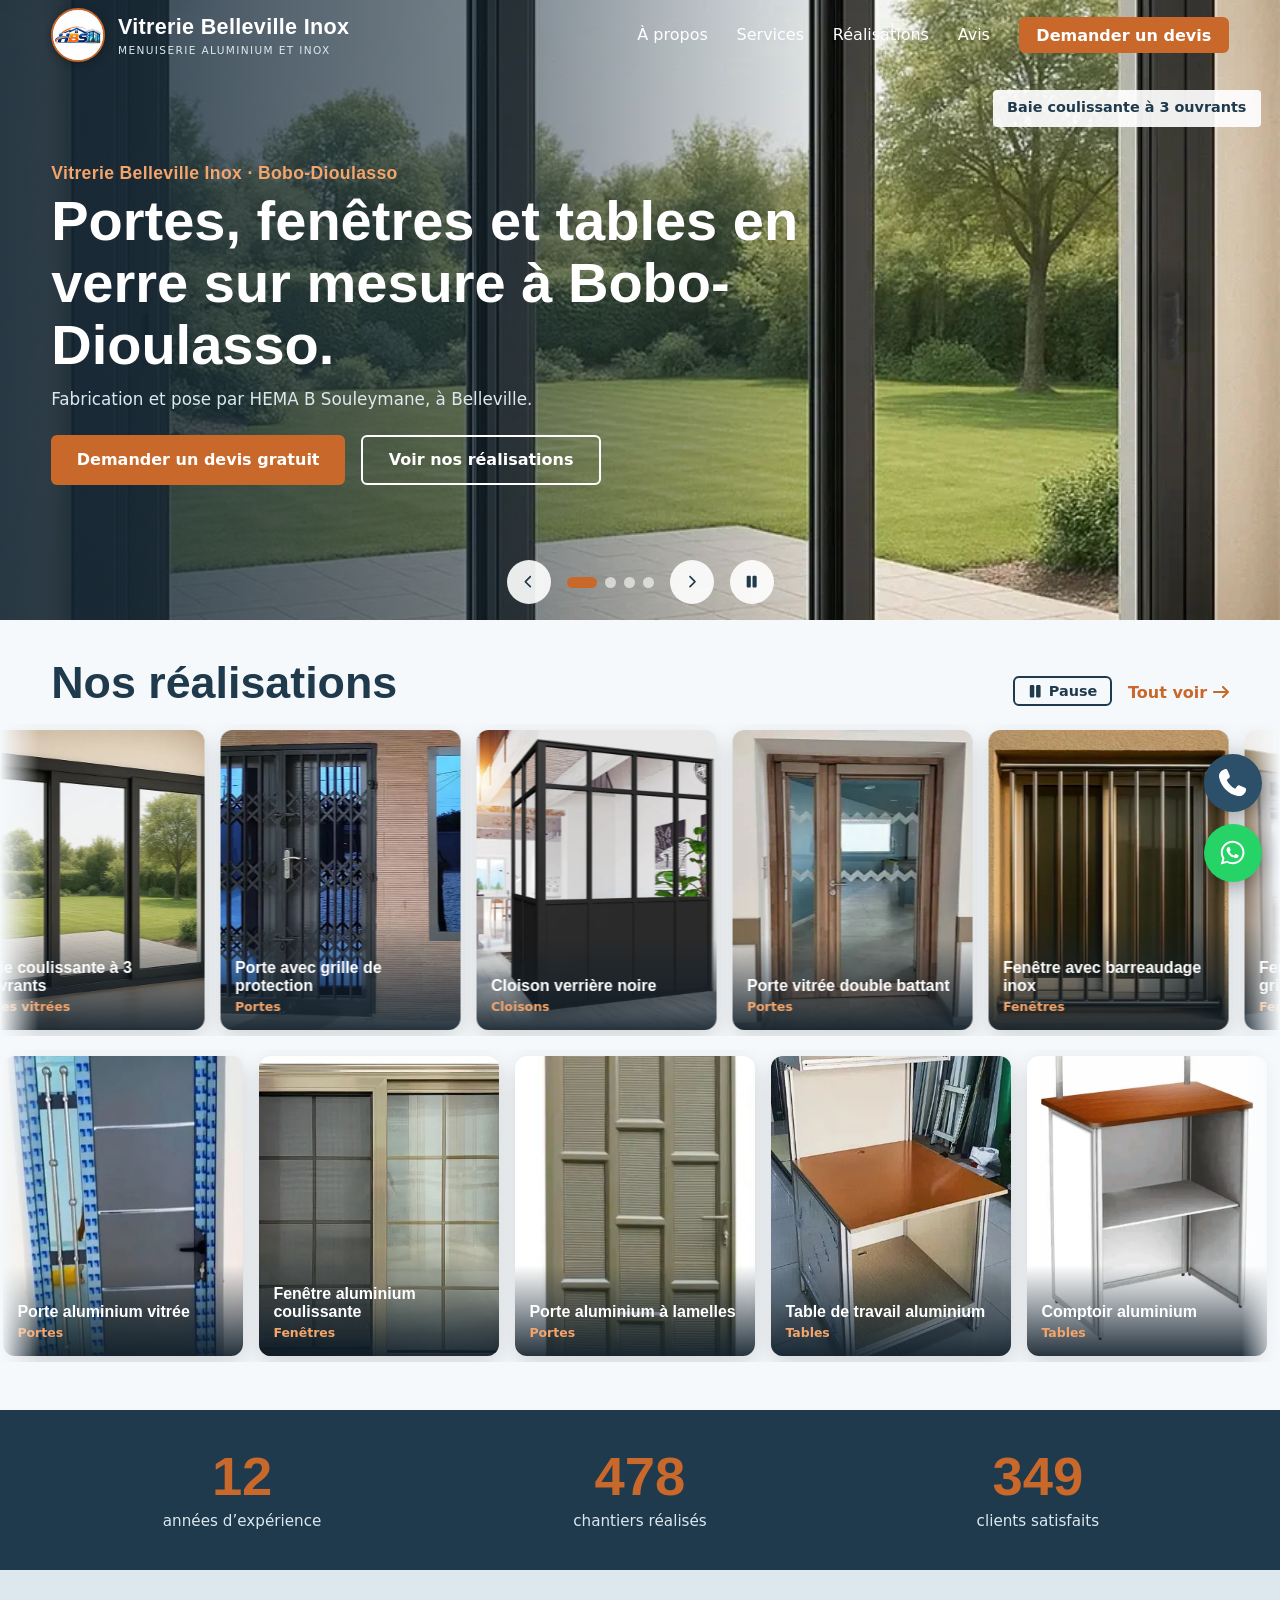
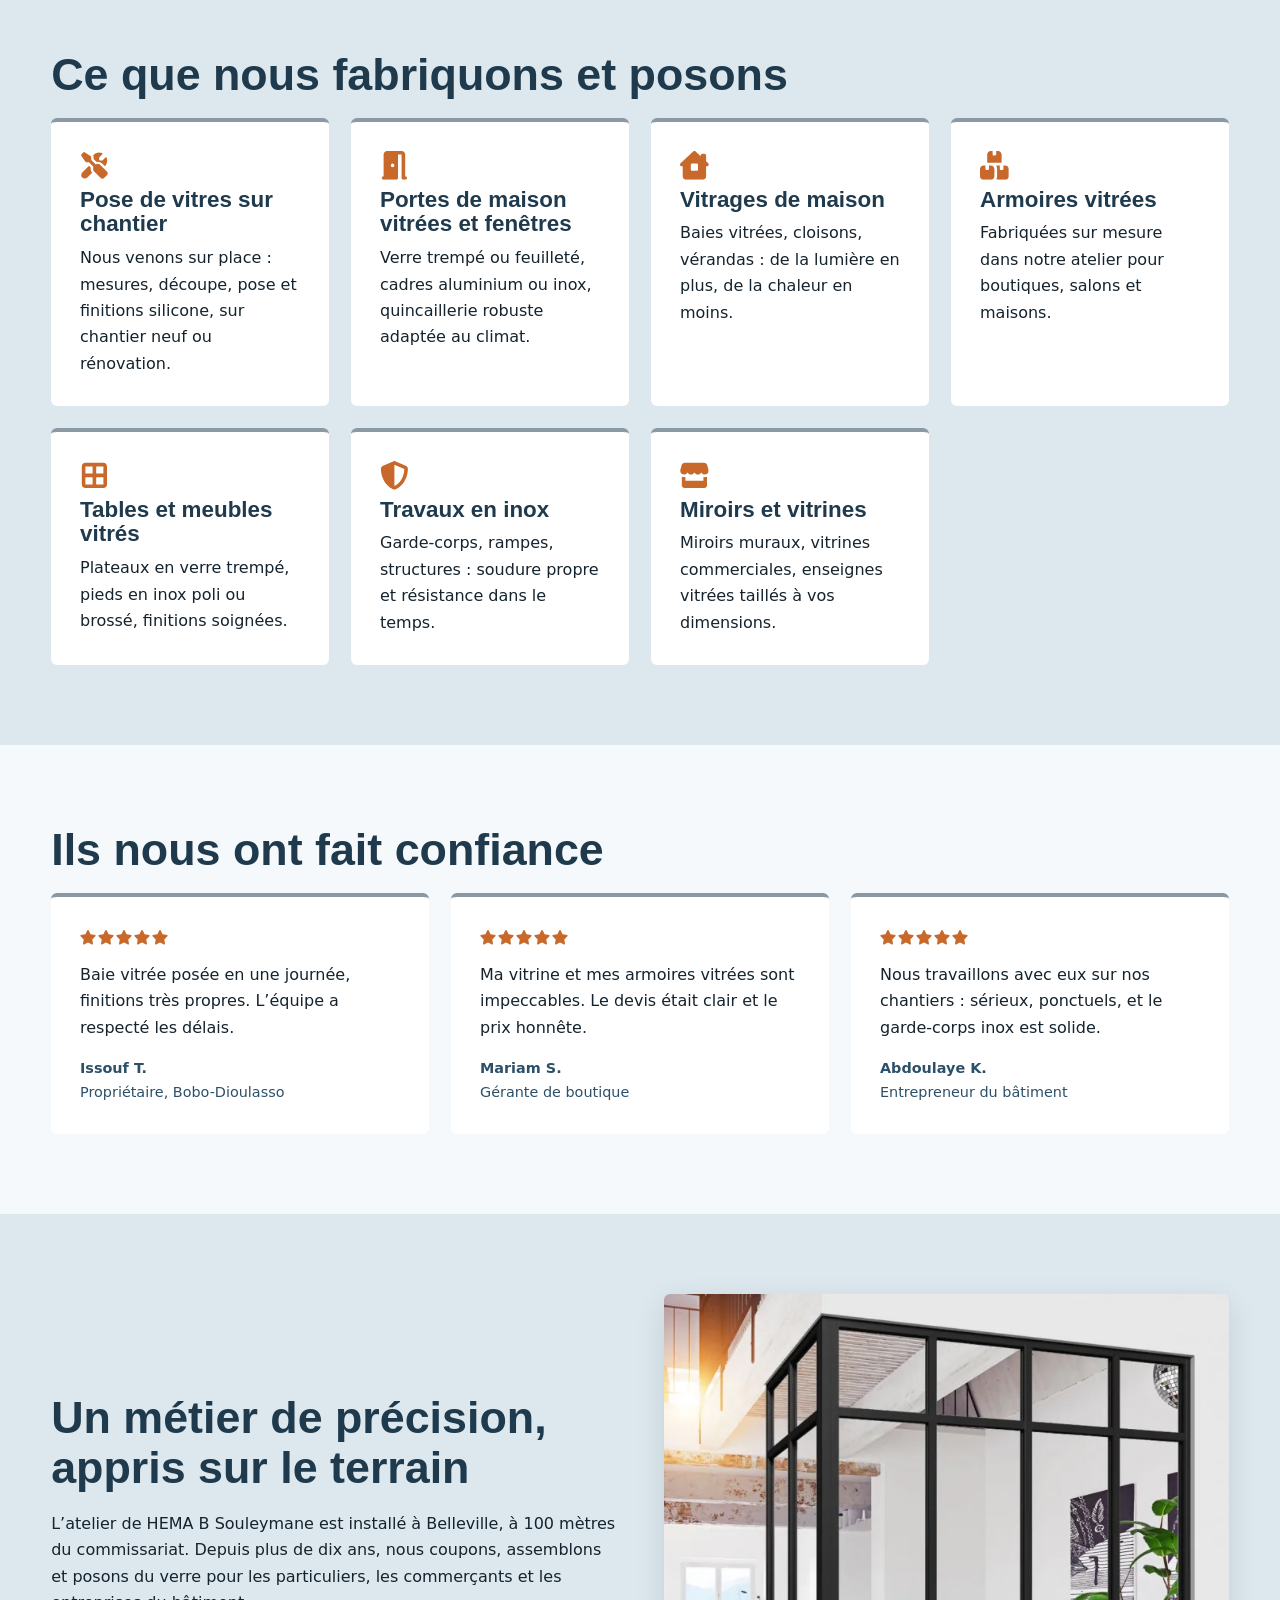
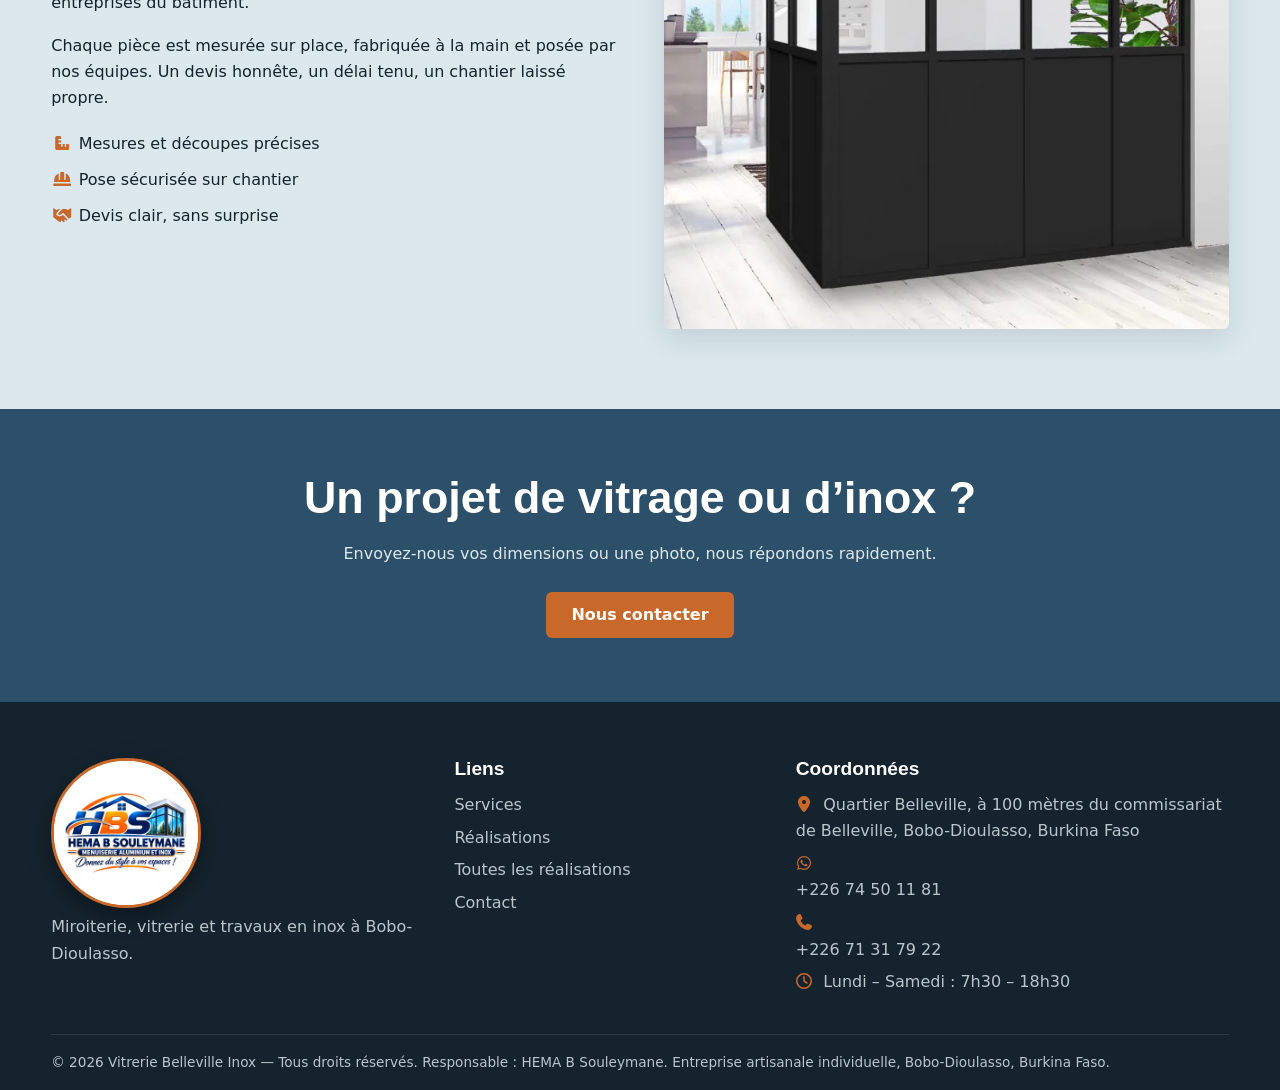
==== commit 9734eadd: "Add files via upload" ====
--- a/index.html
+++ b/index.html
@@ -7,7 +7,7 @@
 <link href="https://fonts.googleapis.com/css2?family=Barlow+Condensed:wght@500;600;700&family=Public+Sans:wght@400;500;600&display=swap" rel="stylesheet">
 <link rel="preload" as="image" href="images/baie-coulissante-3-ouvrants.webp" fetchpriority="high">
 <link rel="stylesheet" href="assets/css/style.css?v=9">
-<script type="application/ld+json">{"@context": "https://schema.org", "@type": "HomeAndConstructionBusiness", "@id": "https://VOTRE-DOMAINE/#entreprise", "name": "Vitrerie Belleville Inox", "description": "Vitrerie, miroiterie, aluminium et travaux en inox à Bobo-Dioulasso : portes, fenêtres, baies vitrées, cloisons, tables et pose de vitres sur chantier.", "url": "https://VOTRE-DOMAINE/", "image": "https://VOTRE-DOMAINE/images/baie-coulissante-3-ouvrants.webp", "founder": {"@type": "Person", "name": "HEMA B Souleymane"}, "telephone": "+22671317922", "contactPoint": [{"@type": "ContactPoint", "telephone": "+22674501181", "contactType": "WhatsApp", "availableLanguage": "fr"}, {"@type": "ContactPoint", "telephone": "+22671317922", "contactType": "customer service", "availableLanguage": "fr"}], "address": {"@type": "PostalAddress", "streetAddress": "Secteur Belleville, à 100 mètres du commissariat de Belleville", "addressLocality": "Bobo-Dioulasso", "addressCountry": "BF"}, "areaServed": {"@type": "City", "name": "Bobo-Dioulasso"}, "openingHoursSpecification": [{"@type": "OpeningHoursSpecification", "dayOfWeek": ["Monday", "Tuesday", "Wednesday", "Thursday", "Friday", "Saturday"], "opens": "07:30", "closes": "18:30"}], "logo": "https://VOTRE-DOMAINE/images/logo.webp"}</script></head>
+<script type="application/ld+json">{"@context": "https://schema.org", "@type": "HomeAndConstructionBusiness", "@id": "https://VOTRE-DOMAINE/#entreprise", "name": "Vitrerie Belleville Inox", "description": "Vitrerie, miroiterie, aluminium et travaux en inox à Bobo-Dioulasso : portes, fenêtres, baies vitrées, cloisons, tables et pose de vitres sur chantier.", "url": "https://VOTRE-DOMAINE/", "image": "https://VOTRE-DOMAINE/images/baie-coulissante-3-ouvrants.webp", "founder": {"@type": "Person", "name": "HEMA B Souleymane"}, "telephone": "+22671317922", "contactPoint": [{"@type": "ContactPoint", "telephone": "+22674501181", "contactType": "WhatsApp", "availableLanguage": "fr"}, {"@type": "ContactPoint", "telephone": "+22671317922", "contactType": "customer service", "availableLanguage": "fr"}], "address": {"@type": "PostalAddress", "streetAddress": "Quartier Belleville, à 100 mètres du commissariat de Belleville", "addressLocality": "Bobo-Dioulasso", "addressCountry": "BF"}, "areaServed": {"@type": "City", "name": "Bobo-Dioulasso"}, "openingHoursSpecification": [{"@type": "OpeningHoursSpecification", "dayOfWeek": ["Monday", "Tuesday", "Wednesday", "Thursday", "Friday", "Saturday"], "opens": "07:30", "closes": "18:30"}], "logo": "https://VOTRE-DOMAINE/images/logo.webp"}</script></head>
 <body class="home">
 <!-- Icônes : Font Awesome Free (CC BY 4.0) - fontawesome.com/license/free -->
 <svg width="0" height="0" style="position:absolute" aria-hidden="true" focusable="false"><symbol id="i-table-cells-large" viewBox="0 0 448 512"><path d="M384 96H256v128h128zm64 128v192c0 35.3-28.7 64-64 64H64c-35.3 0-64-28.7-64-64V96c0-35.3 28.7-64 64-64h320c35.3 0 64 28.7 64 64zM64 288v128h128V288zm128-64V96H64v128zm64 64v128h128V288z"/></symbol><symbol id="i-star" viewBox="0 0 576 512"><path d="M309.5-18.9c-4.1-8-12.4-13.1-21.4-13.1s-17.3 5.1-21.4 13.1l-73.6 144.2-159.9 25.4c-8.9 1.4-16.3 7.7-19.1 16.3s-.5 18 5.8 24.4l114.4 114.5-25.2 159.9c-1.4 8.9 2.3 17.9 9.6 23.2s16.9 6.1 25 2l144.4-73.4L432.4 491c8 4.1 17.7 3.3 25-2s11-14.2 9.6-23.2l-25.3-159.9 114.4-114.5c6.4-6.4 8.6-15.8 5.8-24.4s-10.1-14.9-19.1-16.3L383 125.3z"/></symbol><symbol id="i-phone" viewBox="0 0 512 512"><path d="M160.2 25c-7.9-18.9-28.5-28.9-48.1-23.6l-5.5 1.5C42 20.5-13.2 83.1 2.9 159.3 40 334.3 177.7 472 352.7 509.1 429 525.3 491.5 470 509.1 405.4l1.5-5.5c5.4-19.7-4.7-40.3-23.5-48.1l-97.3-40.5c-16.5-6.9-35.6-2.1-47 11.8l-38.6 47.2c-70.3-34.9-126.9-93.3-159.4-165l44.2-36c13.9-11.3 18.6-30.4 11.8-47z"/></symbol><symbol id="i-location-dot" viewBox="0 0 384 512"><path d="M0 188.6C0 84.4 86 0 192 0s192 84.4 192 188.6c0 119.3-120.2 262.3-170.4 316.8-11.8 12.8-31.5 12.8-43.3 0C120.1 450.9-.1 307.9-.1 188.6zM192 256a64 64 0 1 0 0-128 64 64 0 1 0 0 128"/></symbol><symbol id="i-user" viewBox="0 0 448 512"><path d="M224 248a120 120 0 1 0 0-240 120 120 0 1 0 0 240m-29.7 56C95.8 304 16 383.8 16 482.3c0 16.4 13.3 29.7 29.7 29.7h356.6c16.4 0 29.7-13.3 29.7-29.7 0-98.5-79.8-178.3-178.3-178.3z"/></symbol><symbol id="i-store" viewBox="0 0 512 512"><path d="M30.7 72.3C37.6 48.4 59.5 32 84.4 32h344c24.9 0 46.8 16.4 53.8 40.3l23.4 80.2c12.8 43.7-20.1 87.5-65.6 87.5-26.3 0-49.4-14.9-60.8-37.1-11.6 21.9-34.6 37.1-61.4 37.1-26.6 0-49.7-15-61.3-37-11.6 22-34.7 37-61.3 37-26.8 0-49.8-15.1-61.4-37.1C122.4 225 99.3 240 73 240c-45.6 0-78.4-43.7-65.6-87.5zM96.4 352h320v-66.4c7.6 1.6 15.5 2.4 23.5 2.4 14.3 0 28-2.6 40.5-7.2V432c0 26.5-21.5 48-48 48h-352c-26.5 0-48-21.5-48-48V280.8c12.5 4.6 26.1 7.2 40.5 7.2 8.1 0 15.9-.8 23.5-2.4z"/></symbol><symbol id="i-shield-halved" viewBox="0 0 512 512"><path d="M256 0c4.6 0 9.2 1 13.4 2.9l188.4 79.9c22 9.3 38.4 31 38.3 57.2-.5 99.2-41.3 280.7-213.6 363.2-16.7 8-36.1 8-52.8 0C57.3 420.7 16.6 239.2 16.1 140c-.1-26.2 16.3-47.9 38.3-57.2L242.7 2.9C246.9 1 251.4 0 256 0m0 66.8v378.1c138-66.8 175.1-214.8 176-303.4L256 66.9z"/></symbol><symbol id="i-screwdriver-wrench" viewBox="0 0 576 512"><path d="M70.8-6.7c5.4-5.4 13.8-6.2 20.2-2l118.9 79.2c8.9 5.9 14.2 15.9 14.2 26.6v49.6l90.8 90.8c33.3-15 73.9-8.9 101.2 18.5l126.1 126.1c18.7 18.7 18.7 49.1 0 67.9l-60.1 60.1c-18.7 18.7-49.1 18.7-67.9 0L288.1 384c-27.4-27.4-33.5-67.9-18.5-101.2L178.8 192h-49.6c-10.7 0-20.7-5.3-26.6-14.2L23.4 58.9c-4.2-6.3-3.4-14.8 2-20.2zm145 303.5c-6.3 36.9 2.3 75.9 26.2 107.2l-94.9 95c-28.1 28.1-73.7 28.1-101.8 0s-28.1-73.7 0-101.8l135.4-135.5 35.2 35.1zM384.1 0c20.1 0 39.4 3.7 57.1 10.5 10 3.8 11.8 16.5 4.3 24.1l-56.7 56.7c-3 3-4.7 7.1-4.7 11.3V144c0 8.8 7.2 16 16 16h41.4c4.2 0 8.3-1.7 11.3-4.7l56.7-56.7c7.6-7.5 20.3-5.7 24.1 4.3 6.8 17.7 10.5 37 10.5 57.1 0 43.2-17.2 82.3-45 111.1L450 222c-33.1-33-78.5-45.7-121.1-38.4l-56.8-56.8V97.1l-.2-5c-.8-12.4-4.4-24.3-10.5-34.9C290.8 22.2 334.8 0 384.1-.1z"/></symbol><symbol id="i-ruler-combined" viewBox="0 0 448 512"><path d="M1 441.7C5.5 463.5 24.8 480 48 480h352c26.5 0 48-21.5 48-48v-96c0-26.5-21.5-48-48-48h-48v72c0 13.3-10.7 24-24 24s-24-10.7-24-24v-72h-64v72c0 13.3-10.7 24-24 24s-24-10.7-24-24v-72h-72c-13.3 0-24-10.7-24-24s10.7-24 24-24h72v-64h-72c-13.3 0-24-10.7-24-24s10.7-24 24-24h72V80c0-26.5-21.5-48-48-48H48C21.5 32 0 53.5 0 80v352c0 3.3.3 6.6 1 9.7"/></symbol><symbol id="i-house-chimney-window" viewBox="0 0 512 512"><path d="M234.2 8.6c12.3-11.4 31.3-11.4 43.5 0L368 92.3V80c0-17.7 14.3-32 32-32h32c17.7 0 32 14.3 32 32v101.5l37.8 35.1c9.6 9 12.8 22.9 8 35.1S493.2 272 480 272h-16v176c0 35.3-28.7 64-64 64H112c-35.3 0-64-28.7-64-64V272H32c-13.2 0-25-8.1-29.8-20.3s-1.6-26.2 8-35.1zM216 224c-13.3 0-24 10.7-24 24v80c0 13.3 10.7 24 24 24h80c13.3 0 24-10.7 24-24v-80c0-13.3-10.7-24-24-24z"/></symbol><symbol id="i-helmet-safety" viewBox="0 0 576 512"><path d="M352 264V64c0-17.7-14.3-32-32-32h-64c-17.7 0-32 14.3-32 32v200c0 13.3-10.7 24-24 24s-24-10.7-24-24V78.1C90 109.8 32 191.8 32 288v64h512v-64c-1-95.2-58.4-177.7-144-209.8V264c0 13.3-10.7 24-24 24s-24-10.7-24-24M40 400c-22.1 0-40 17.9-40 40s17.9 40 40 40h496c22.1 0 40-17.9 40-40s-17.9-40-40-40z"/></symbol><symbol id="i-handshake" viewBox="0 0 576 512"><path d="M268.9 85.2 152.3 214.8c-4.6 5.1-4.4 13 .5 17.9 30.5 30.5 80 30.5 110.5 0l31.8-31.8c4.2-4.2 9.5-6.5 14.9-6.9 6.8-.6 13.8 1.7 19 6.9L505.6 376l70.4-56V32L464 96l-23.8-15.9A96.2 96.2 0 0 0 386.9 64h-70.4c-1.1 0-2.3 0-3.4.1-16.9.9-32.8 8.5-44.2 21.1m-152.3 97.5L223.4 64h-39.6c-25.5 0-49.9 10.1-67.9 28.1L112 96 0 32v288l156.4 130.3c23 19.2 52 29.7 81.9 29.7H254l-7-7c-9.4-9.4-9.4-24.6 0-33.9s24.6-9.4 33.9 0l41 41h9c19.1 0 37.8-4.3 54.8-12.3L359 441c-9.4-9.4-9.4-24.6 0-33.9s24.6-9.4 33.9 0l32 32 17.5-17.5c8.9-8.9 11.5-21.8 7.6-33.1L312.1 251.7l-14.9 14.9c-49.3 49.3-129.1 49.3-178.4 0-23-23-23.9-59.9-2.2-84z"/></symbol><symbol id="i-door-open" viewBox="0 0 448 512"><path d="M288 64h64v416c0 17.7 14.3 32 32 32h32c17.7 0 32-14.3 32-32s-14.3-32-32-32V64c0-35.3-28.7-64-64-64H96C60.7 0 32 28.7 32 64v384c-17.7 0-32 14.3-32 32s14.3 32 32 32h224c17.7 0 32-14.3 32-32zM160 256a32 32 0 1 1 64 0 32 32 0 1 1-64 0"/></symbol><symbol id="i-chevron-right" viewBox="0 0 320 512"><path d="M311.1 233.4c12.5 12.5 12.5 32.8 0 45.3l-192 192c-12.5 12.5-32.8 12.5-45.3 0s-12.5-32.8 0-45.3L243.2 256 73.9 86.6c-12.5-12.5-12.5-32.8 0-45.3s32.8-12.5 45.3 0l192 192z"/></symbol><symbol id="i-chevron-left" viewBox="0 0 320 512"><path d="M9.4 233.4c-12.5 12.5-12.5 32.8 0 45.3l192 192c12.5 12.5 32.8 12.5 45.3 0s12.5-32.8 0-45.3L77.3 256 246.6 86.6c12.5-12.5 12.5-32.8 0-45.3s-32.8-12.5-45.3 0l-192 192z"/></symbol><symbol id="i-boxes-stacked" viewBox="0 0 512 512"><path d="M224 0v64c0 8.8 7.2 16 16 16h32c8.8 0 16-7.2 16-16V0h32c35.3 0 64 28.7 64 64v128c0 5.5-.7 10.9-2 16H130c-1.3-5.1-2-10.5-2-16V64c0-35.3 28.7-64 64-64zm96 512c-11.2 0-21.8-2.9-31-8 9.5-16.5 15-35.6 15-56V320c0-20.4-5.5-39.5-15-56 9.2-5.1 19.7-8 31-8h32v64c0 8.8 7.2 16 16 16h32c8.8 0 16-7.2 16-16v-64h32c35.3 0 64 28.7 64 64v128c0 35.3-28.7 64-64 64zM0 320c0-35.3 28.7-64 64-64h32v64c0 8.8 7.2 16 16 16h32c8.8 0 16-7.2 16-16v-64h32c35.3 0 64 28.7 64 64v128c0 35.3-28.7 64-64 64H64c-35.3 0-64-28.7-64-64z"/></symbol><symbol id="i-arrow-right" viewBox="0 0 512 512"><path d="M502.6 278.6c12.5-12.5 12.5-32.8 0-45.3l-160-160c-12.5-12.5-32.8-12.5-45.3 0s-12.5 32.8 0 45.3L402.7 224H32c-17.7 0-32 14.3-32 32s14.3 32 32 32h370.7L297.3 393.4c-12.5 12.5-12.5 32.8 0 45.3s32.8 12.5 45.3 0l160-160z"/></symbol><symbol id="i-clock" viewBox="0 0 512 512"><path d="M464 256a208 208 0 1 1-416 0 208 208 0 1 1 416 0M0 256a256 256 0 1 0 512 0 256 256 0 1 0-512 0m232-136v136c0 8 4 15.5 10.7 20l96 64c11 7.4 25.9 4.4 33.3-6.7s4.4-25.9-6.7-33.3L280 243.2V120c0-13.3-10.7-24-24-24s-24 10.7-24 24"/></symbol><symbol id="i-whatsapp" viewBox="0 0 448 512"><path d="M380.9 97.1C339 55.1 283.2 32 223.9 32c-122.4 0-222 99.6-222 222 0 39.1 10.2 77.3 29.6 111L0 480l117.7-30.9c32.4 17.7 68.9 27 106.1 27h.1c122.3 0 224.1-99.6 224.1-222 0-59.3-25.2-115-67.1-157m-157 341.6c-33.2 0-65.7-8.9-94-25.7l-6.7-4-69.8 18.3L72 359.2l-4.4-7c-18.5-29.4-28.2-63.3-28.2-98.2 0-101.7 82.8-184.5 184.6-184.5 49.3 0 95.6 19.2 130.4 54.1s56.2 81.2 56.1 130.5c0 101.8-84.9 184.6-186.6 184.6m101.2-138.2c-5.5-2.8-32.8-16.2-37.9-18-5.1-1.9-8.8-2.8-12.5 2.8s-14.3 18-17.6 21.8c-3.2 3.7-6.5 4.2-12 1.4-32.6-16.3-54-29.1-75.5-66-5.7-9.8 5.7-9.1 16.3-30.3 1.8-3.7.9-6.9-.5-9.7s-12.5-30.1-17.1-41.2c-4.5-10.8-9.1-9.3-12.5-9.5-3.2-.2-6.9-.2-10.6-.2s-9.7 1.4-14.8 6.9c-5.1 5.6-19.4 19-19.4 46.3s19.9 53.7 22.6 57.4c2.8 3.7 39.1 59.7 94.8 83.8 35.2 15.2 49 16.5 66.6 13.9 10.7-1.6 32.8-13.4 37.4-26.4s4.6-24.1 3.2-26.4c-1.3-2.5-5-3.9-10.5-6.6"/></symbol><symbol id="i-pause" viewBox="0 0 384 512"><path d="M48 32C21.5 32 0 53.5 0 80v352c0 26.5 21.5 48 48 48h64c26.5 0 48-21.5 48-48V80c0-26.5-21.5-48-48-48zm224 0c-26.5 0-48 21.5-48 48v352c0 26.5 21.5 48 48 48h64c26.5 0 48-21.5 48-48V80c0-26.5-21.5-48-48-48z"/></symbol><symbol id="i-play" viewBox="0 0 448 512"><path d="M91.2 36.9c-12.4-6.8-27.4-6.5-39.6.7S32 57.9 32 72v368c0 14.1 7.5 27.2 19.6 34.4s27.2 7.5 39.6.7l336-184c12.8-7 20.8-20.5 20.8-35.1s-8-28.1-20.8-35.1z"/></symbol></svg>
@@ -48,7 +48,7 @@
 <footer class="footer"><div class="wrap foot-grid">
 <div><a class="foot-logo" href="index.html" aria-label="Accueil"><img src="images/logo-round.webp" width="640" height="640" loading="lazy" alt="Logo Hema B Souleymane, menuiserie aluminium et inox. Donnez du style à vos espaces !"></a><p>Miroiterie, vitrerie et travaux en inox à Bobo-Dioulasso.</p></div>
 <div><h4>Liens</h4><a href="index.html#services">Services</a><a href="index.html#realisations">Réalisations</a><a href="realisations.html">Toutes les réalisations</a><a href="contact.html">Contact</a></div>
-<div><h4>Coordonnées</h4><p><svg class="ic" aria-hidden="true"><use href="#i-location-dot"/></svg> Secteur Belleville, à 100 mètres du commissariat de Belleville, Bobo-Dioulasso, Burkina Faso</p><p><svg class="ic" aria-hidden="true"><use href="#i-whatsapp"/></svg> <a href="https://wa.me/22674501181" target="_blank" rel="noopener" data-track="whatsapp">+226 74 50 11 81</a></p><p><svg class="ic" aria-hidden="true"><use href="#i-phone"/></svg> <a href="tel:+22671317922" data-track="appel">+226 71 31 79 22</a></p><p><svg class="ic" aria-hidden="true"><use href="#i-clock"/></svg> Lundi – Samedi : 7h30 – 18h30</p></div></div>
+<div><h4>Coordonnées</h4><p><svg class="ic" aria-hidden="true"><use href="#i-location-dot"/></svg> Quartier Belleville, à 100 mètres du commissariat de Belleville, Bobo-Dioulasso, Burkina Faso</p><p><svg class="ic" aria-hidden="true"><use href="#i-whatsapp"/></svg> <a href="https://wa.me/22674501181" target="_blank" rel="noopener" data-track="whatsapp">+226 74 50 11 81</a></p><p><svg class="ic" aria-hidden="true"><use href="#i-phone"/></svg> <a href="tel:+22671317922" data-track="appel">+226 71 31 79 22</a></p><p><svg class="ic" aria-hidden="true"><use href="#i-clock"/></svg> Lundi – Samedi : 7h30 – 18h30</p></div></div>
 <div class="wrap legal">© 2026 Vitrerie Belleville Inox — Tous droits réservés. Responsable : HEMA B Souleymane. Entreprise artisanale individuelle, Bobo-Dioulasso, Burkina Faso.</div></footer>
 <div class="float"><a class="fl fl-call" data-track="appel" href="tel:+22671317922" aria-label="Appeler"><svg class="ic" aria-hidden="true"><use href="#i-phone"/></svg></a>
 <a class="fl fl-wa" data-track="whatsapp" target="_blank" rel="noopener" aria-label="Écrire sur WhatsApp" href="https://wa.me/22674501181?text=Bonjour%2C%20je%20souhaite%20un%20devis%20pour%20des%20travaux%20de%20vitrerie%20%2F%20inox."><svg class="ic" aria-hidden="true"><use href="#i-whatsapp"/></svg></a></div>
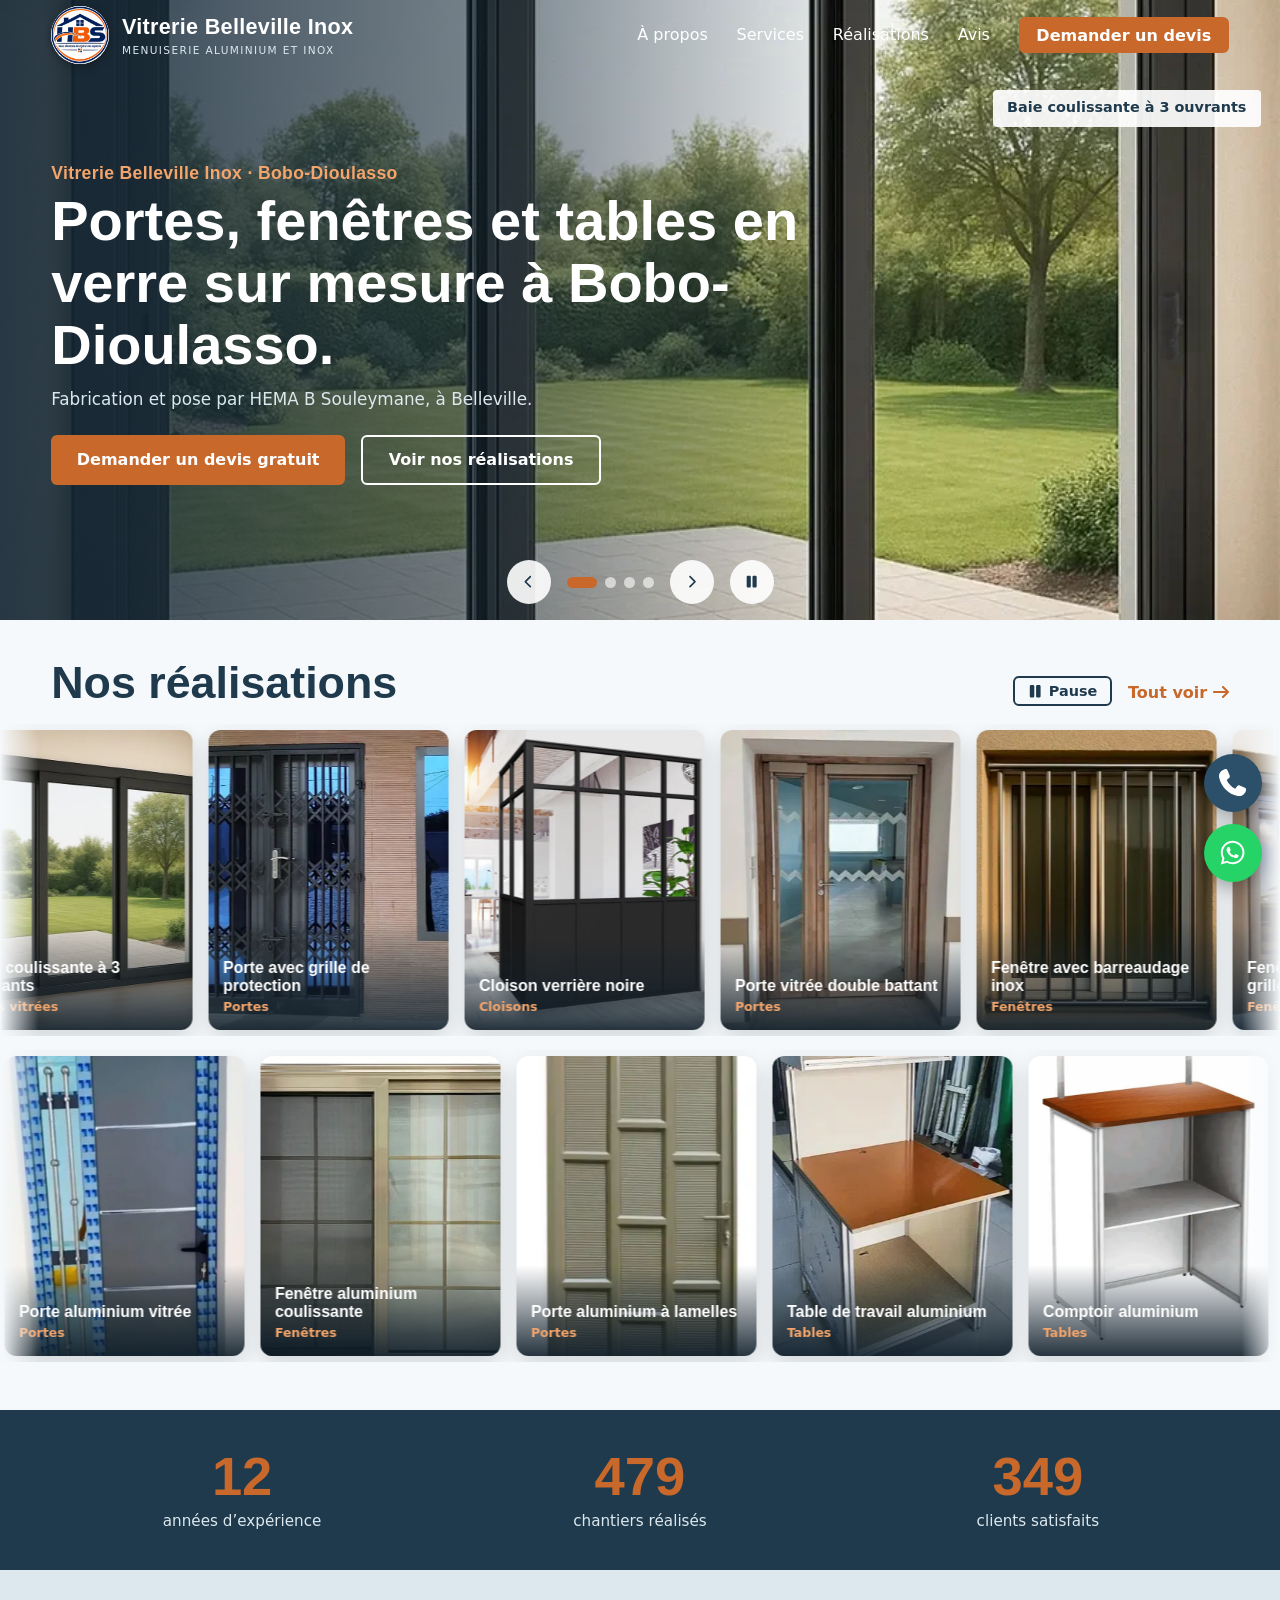
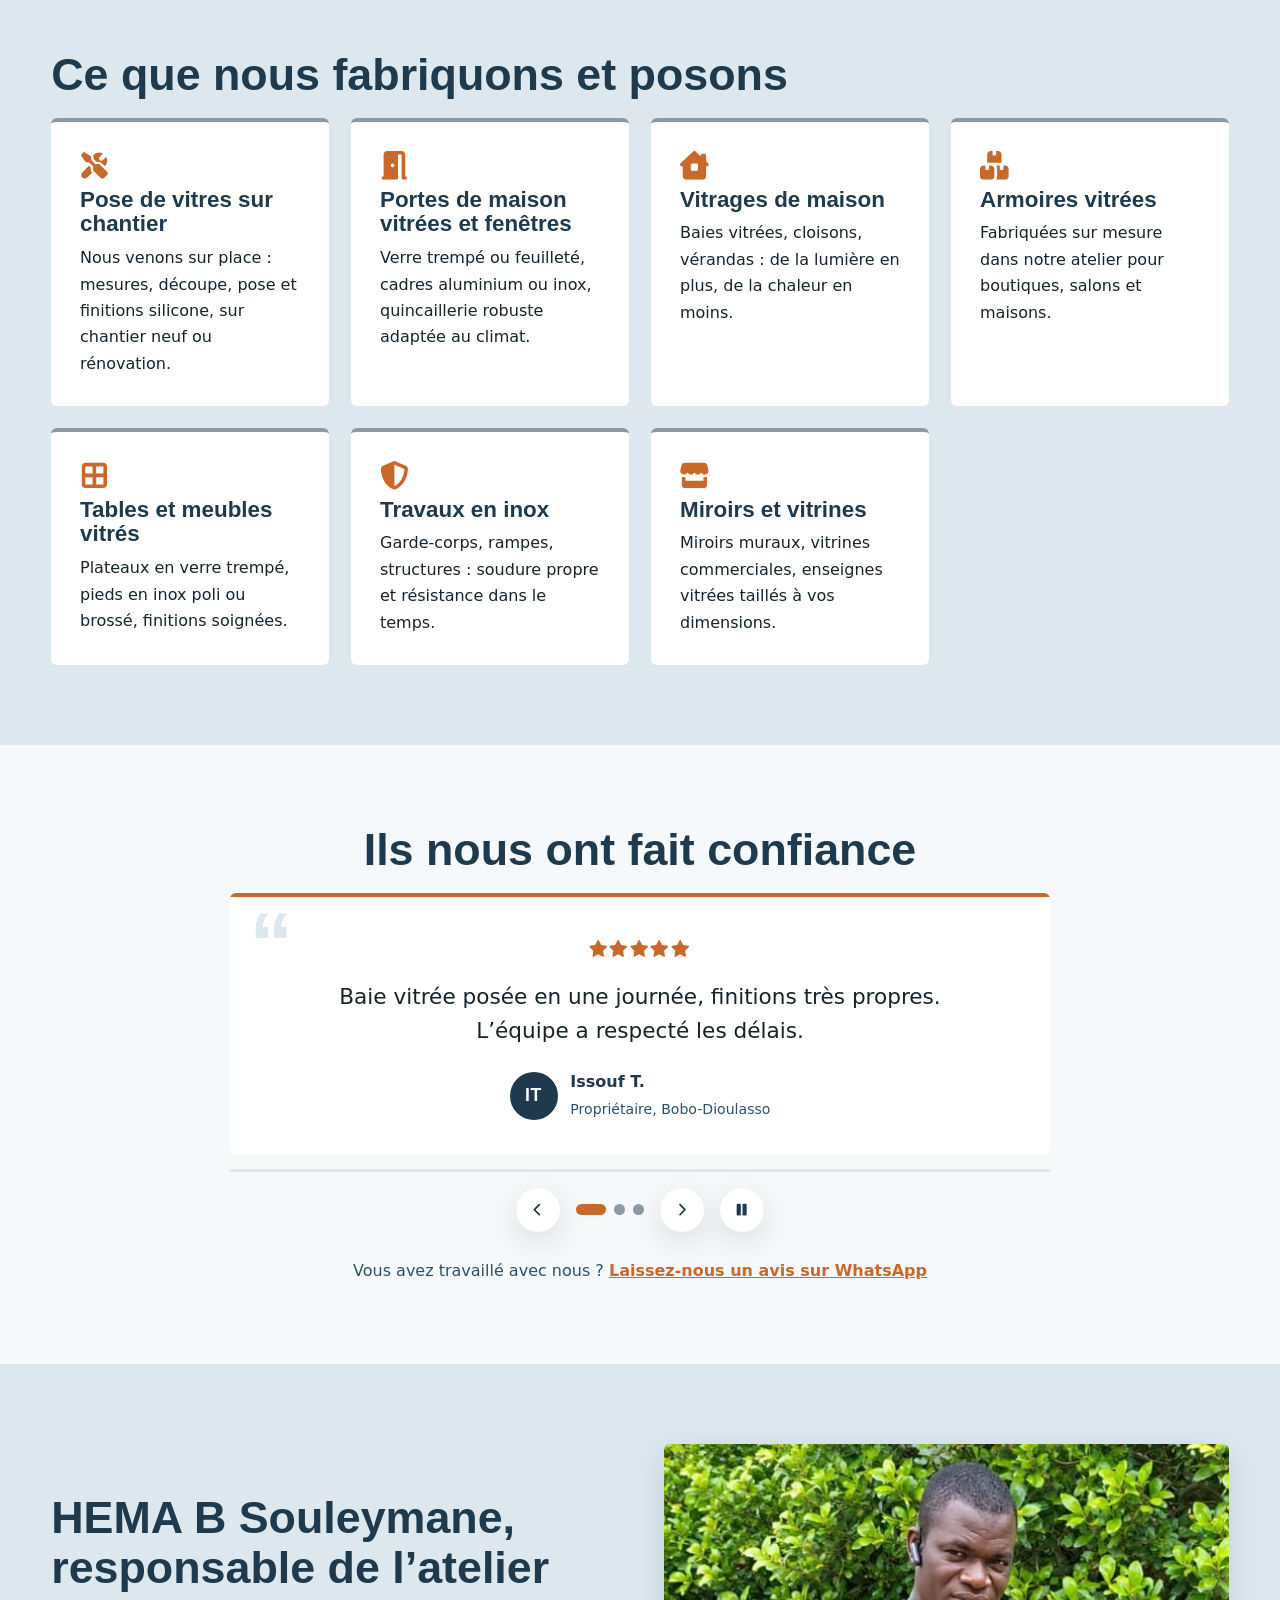
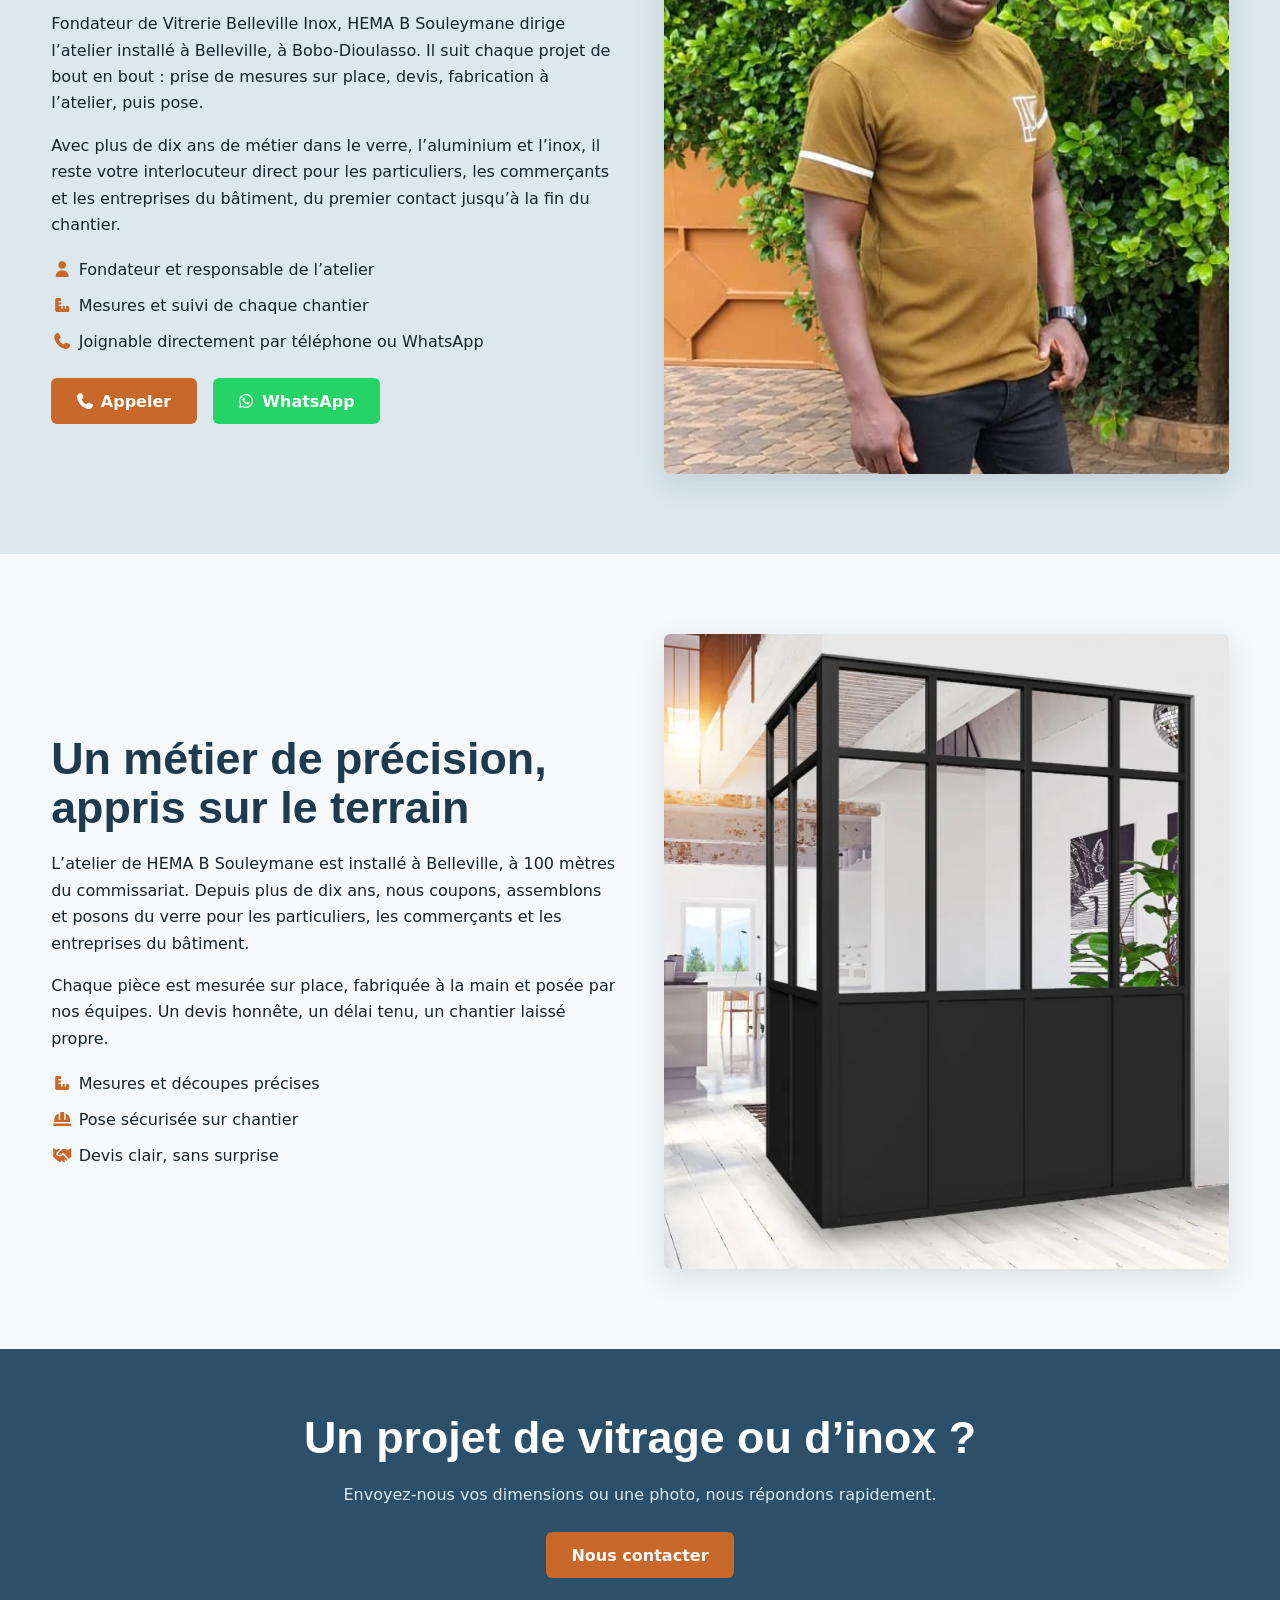
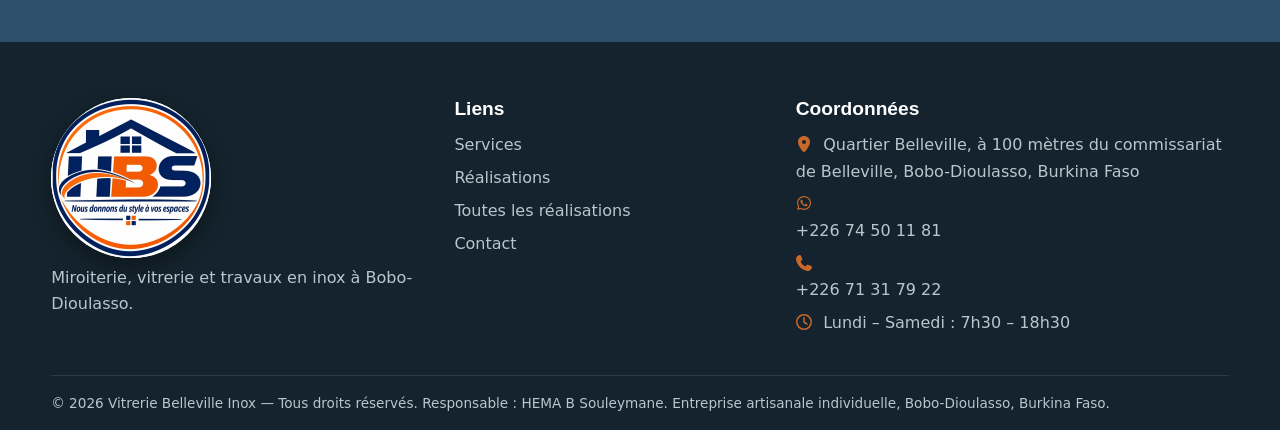
==== commit 6d9a16c7: "Add files via upload" ====
--- a/index.html
+++ b/index.html
@@ -6,7 +6,7 @@
 <link rel="preconnect" href="https://fonts.googleapis.com"><link rel="preconnect" href="https://fonts.gstatic.com" crossorigin>
 <link href="https://fonts.googleapis.com/css2?family=Barlow+Condensed:wght@500;600;700&family=Public+Sans:wght@400;500;600&display=swap" rel="stylesheet">
 <link rel="preload" as="image" href="images/baie-coulissante-3-ouvrants.webp" fetchpriority="high">
-<link rel="stylesheet" href="assets/css/style.css?v=9">
+<link rel="stylesheet" href="assets/css/style.css?v=10">
 <script type="application/ld+json">{"@context": "https://schema.org", "@type": "HomeAndConstructionBusiness", "@id": "https://VOTRE-DOMAINE/#entreprise", "name": "Vitrerie Belleville Inox", "description": "Vitrerie, miroiterie, aluminium et travaux en inox à Bobo-Dioulasso : portes, fenêtres, baies vitrées, cloisons, tables et pose de vitres sur chantier.", "url": "https://VOTRE-DOMAINE/", "image": "https://VOTRE-DOMAINE/images/baie-coulissante-3-ouvrants.webp", "founder": {"@type": "Person", "name": "HEMA B Souleymane"}, "telephone": "+22671317922", "contactPoint": [{"@type": "ContactPoint", "telephone": "+22674501181", "contactType": "WhatsApp", "availableLanguage": "fr"}, {"@type": "ContactPoint", "telephone": "+22671317922", "contactType": "customer service", "availableLanguage": "fr"}], "address": {"@type": "PostalAddress", "streetAddress": "Quartier Belleville, à 100 mètres du commissariat de Belleville", "addressLocality": "Bobo-Dioulasso", "addressCountry": "BF"}, "areaServed": {"@type": "City", "name": "Bobo-Dioulasso"}, "openingHoursSpecification": [{"@type": "OpeningHoursSpecification", "dayOfWeek": ["Monday", "Tuesday", "Wednesday", "Thursday", "Friday", "Saturday"], "opens": "07:30", "closes": "18:30"}], "logo": "https://VOTRE-DOMAINE/images/logo.webp"}</script></head>
 <body class="home">
 <!-- Icônes : Font Awesome Free (CC BY 4.0) - fontawesome.com/license/free -->
@@ -34,10 +34,20 @@
 <section class="sec alt" id="services"><div class="wrap"><h2 class="rv">Ce que nous fabriquons et posons</h2><div class="cards">
 <article class="card rv"><svg class="ic" aria-hidden="true"><use href="#i-screwdriver-wrench"/></svg><h3>Pose de vitres sur chantier</h3><p>Nous venons sur place : mesures, découpe, pose et finitions silicone, sur chantier neuf ou rénovation.</p></article><article class="card rv"><svg class="ic" aria-hidden="true"><use href="#i-door-open"/></svg><h3>Portes de maison vitrées et fenêtres</h3><p>Verre trempé ou feuilleté, cadres aluminium ou inox, quincaillerie robuste adaptée au climat.</p></article><article class="card rv"><svg class="ic" aria-hidden="true"><use href="#i-house-chimney-window"/></svg><h3>Vitrages de maison</h3><p>Baies vitrées, cloisons, vérandas : de la lumière en plus, de la chaleur en moins.</p></article><article class="card rv"><svg class="ic" aria-hidden="true"><use href="#i-boxes-stacked"/></svg><h3>Armoires vitrées</h3><p>Fabriquées sur mesure dans notre atelier pour boutiques, salons et maisons.</p></article><article class="card rv"><svg class="ic" aria-hidden="true"><use href="#i-table-cells-large"/></svg><h3>Tables et meubles vitrés</h3><p>Plateaux en verre trempé, pieds en inox poli ou brossé, finitions soignées.</p></article><article class="card rv"><svg class="ic" aria-hidden="true"><use href="#i-shield-halved"/></svg><h3>Travaux en inox</h3><p>Garde-corps, rampes, structures : soudure propre et résistance dans le temps.</p></article><article class="card rv"><svg class="ic" aria-hidden="true"><use href="#i-store"/></svg><h3>Miroirs et vitrines</h3><p>Miroirs muraux, vitrines commerciales, enseignes vitrées taillés à vos dimensions.</p></article></div></div></section>
 
-<section class="sec" id="temoignages"><div class="wrap"><h2 class="rv">Ils nous ont fait confiance</h2><div class="cards c3">
-<blockquote class="card rv"><div class="stars" aria-label="5 sur 5"><svg class="ic" aria-hidden="true"><use href="#i-star"/></svg><svg class="ic" aria-hidden="true"><use href="#i-star"/></svg><svg class="ic" aria-hidden="true"><use href="#i-star"/></svg><svg class="ic" aria-hidden="true"><use href="#i-star"/></svg><svg class="ic" aria-hidden="true"><use href="#i-star"/></svg></div><p>Baie vitrée posée en une journée, finitions très propres. L’équipe a respecté les délais.</p><footer><b>Issouf T.</b><br>Propriétaire, Bobo-Dioulasso</footer></blockquote><blockquote class="card rv"><div class="stars" aria-label="5 sur 5"><svg class="ic" aria-hidden="true"><use href="#i-star"/></svg><svg class="ic" aria-hidden="true"><use href="#i-star"/></svg><svg class="ic" aria-hidden="true"><use href="#i-star"/></svg><svg class="ic" aria-hidden="true"><use href="#i-star"/></svg><svg class="ic" aria-hidden="true"><use href="#i-star"/></svg></div><p>Ma vitrine et mes armoires vitrées sont impeccables. Le devis était clair et le prix honnête.</p><footer><b>Mariam S.</b><br>Gérante de boutique</footer></blockquote><blockquote class="card rv"><div class="stars" aria-label="5 sur 5"><svg class="ic" aria-hidden="true"><use href="#i-star"/></svg><svg class="ic" aria-hidden="true"><use href="#i-star"/></svg><svg class="ic" aria-hidden="true"><use href="#i-star"/></svg><svg class="ic" aria-hidden="true"><use href="#i-star"/></svg><svg class="ic" aria-hidden="true"><use href="#i-star"/></svg></div><p>Nous travaillons avec eux sur nos chantiers : sérieux, ponctuels, et le garde-corps inox est solide.</p><footer><b>Abdoulaye K.</b><br>Entrepreneur du bâtiment</footer></blockquote></div></div></section>
+<section class="sec" id="temoignages"><div class="wrap"><h2 class="rv">Ils nous ont fait confiance</h2>
+<div class="tsl rv" id="tsl" role="region" aria-roledescription="carrousel" aria-label="Avis de nos clients"><div class="tsl-view"><div class="tsl-track" id="tslTrack" aria-live="off"><figure class="tq on" role="group" aria-roledescription="avis" aria-label="Avis 1 sur 3"><div class="stars" role="img" aria-label="5 sur 5"><svg class="ic" aria-hidden="true"><use href="#i-star"/></svg><svg class="ic" aria-hidden="true"><use href="#i-star"/></svg><svg class="ic" aria-hidden="true"><use href="#i-star"/></svg><svg class="ic" aria-hidden="true"><use href="#i-star"/></svg><svg class="ic" aria-hidden="true"><use href="#i-star"/></svg></div><blockquote><p>Baie vitrée posée en une journée, finitions très propres. L’équipe a respecté les délais.</p></blockquote><figcaption><span class="av" aria-hidden="true">IT</span><span class="who"><b>Issouf T.</b><small>Propriétaire, Bobo-Dioulasso</small></span></figcaption></figure><figure class="tq" role="group" aria-roledescription="avis" aria-label="Avis 2 sur 3"><div class="stars" role="img" aria-label="5 sur 5"><svg class="ic" aria-hidden="true"><use href="#i-star"/></svg><svg class="ic" aria-hidden="true"><use href="#i-star"/></svg><svg class="ic" aria-hidden="true"><use href="#i-star"/></svg><svg class="ic" aria-hidden="true"><use href="#i-star"/></svg><svg class="ic" aria-hidden="true"><use href="#i-star"/></svg></div><blockquote><p>Ma vitrine et mes armoires vitrées sont impeccables. Le devis était clair et le prix honnête.</p></blockquote><figcaption><span class="av" aria-hidden="true">MS</span><span class="who"><b>Mariam S.</b><small>Gérante de boutique</small></span></figcaption></figure><figure class="tq" role="group" aria-roledescription="avis" aria-label="Avis 3 sur 3"><div class="stars" role="img" aria-label="5 sur 5"><svg class="ic" aria-hidden="true"><use href="#i-star"/></svg><svg class="ic" aria-hidden="true"><use href="#i-star"/></svg><svg class="ic" aria-hidden="true"><use href="#i-star"/></svg><svg class="ic" aria-hidden="true"><use href="#i-star"/></svg><svg class="ic" aria-hidden="true"><use href="#i-star"/></svg></div><blockquote><p>Nous travaillons avec eux sur nos chantiers : sérieux, ponctuels, et le garde-corps inox est solide.</p></blockquote><figcaption><span class="av" aria-hidden="true">AK</span><span class="who"><b>Abdoulaye K.</b><small>Entrepreneur du bâtiment</small></span></figcaption></figure></div></div>
+<div class="tsl-bar" aria-hidden="true"><span></span></div>
+<div class="tsl-ctrl"><button class="harr" id="tprev" type="button" aria-label="Avis précédent"><svg class="ic" aria-hidden="true"><use href="#i-chevron-left"/></svg></button><div class="tdots" id="tdots"></div><button class="harr" id="tnext" type="button" aria-label="Avis suivant"><svg class="ic" aria-hidden="true"><use href="#i-chevron-right"/></svg></button><button class="harr" id="tpause" type="button" aria-label="Mettre les avis en pause"><svg class="ic" aria-hidden="true"><use href="#i-pause"/></svg></button></div></div>
+<p class="tsl-cta rv">Vous avez travaillé avec nous ? <a data-track="whatsapp" target="_blank" rel="noopener" href="https://wa.me/22674501181?text=Bonjour%2C%20je%20souhaite%20laisser%20un%20avis%20sur%20vos%20travaux.">Laissez-nous un avis sur WhatsApp</a></p></div></section>
 
-<section class="sec alt" id="apropos"><div class="wrap split"><div class="rv"><h2>Un métier de précision, appris sur le terrain</h2>
+<section class="sec alt" id="responsable"><div class="wrap split"><div class="rv"><h2>HEMA B Souleymane, responsable de l’atelier</h2>
+<p>Fondateur de Vitrerie Belleville Inox, HEMA B Souleymane dirige l’atelier installé à Belleville, à Bobo-Dioulasso. Il suit chaque projet de bout en bout : prise de mesures sur place, devis, fabrication à l’atelier, puis pose.</p>
+<p>Avec plus de dix ans de métier dans le verre, l’aluminium et l’inox, il reste votre interlocuteur direct pour les particuliers, les commerçants et les entreprises du bâtiment, du premier contact jusqu’à la fin du chantier.</p>
+<ul class="vals"><li><svg class="ic" aria-hidden="true"><use href="#i-user"/></svg> Fondateur et responsable de l’atelier</li><li><svg class="ic" aria-hidden="true"><use href="#i-ruler-combined"/></svg> Mesures et suivi de chaque chantier</li><li><svg class="ic" aria-hidden="true"><use href="#i-phone"/></svg> Joignable directement par téléphone ou WhatsApp</li></ul>
+<div class="cta resp-cta"><a class="btn" data-track="appel" href="tel:+22671317922"><svg class="ic" aria-hidden="true"><use href="#i-phone"/></svg> Appeler</a><a class="btn btn-wa" data-track="whatsapp" target="_blank" rel="noopener" href="https://wa.me/22674501181?text=Bonjour%20Souleymane%2C%20je%20souhaite%20un%20devis."><svg class="ic" aria-hidden="true"><use href="#i-whatsapp"/></svg> WhatsApp</a></div></div>
+<div class="rv about-img"><img loading="lazy" src="images/responsable-atelier.webp" width="560" height="630" alt="HEMA B Souleymane, responsable de l’atelier Vitrerie Belleville Inox"></div></div></section>
+
+<section class="sec" id="apropos"><div class="wrap split"><div class="rv"><h2>Un métier de précision, appris sur le terrain</h2>
 <p>L’atelier de HEMA B Souleymane est installé à Belleville, à 100 mètres du commissariat. Depuis plus de dix ans, nous coupons, assemblons et posons du verre pour les particuliers, les commerçants et les entreprises du bâtiment.</p>
 <p>Chaque pièce est mesurée sur place, fabriquée à la main et posée par nos équipes. Un devis honnête, un délai tenu, un chantier laissé propre.</p>
 <ul class="vals"><li><svg class="ic" aria-hidden="true"><use href="#i-ruler-combined"/></svg> Mesures et découpes précises</li><li><svg class="ic" aria-hidden="true"><use href="#i-helmet-safety"/></svg> Pose sécurisée sur chantier</li><li><svg class="ic" aria-hidden="true"><use href="#i-handshake"/></svg> Devis clair, sans surprise</li></ul></div>
@@ -52,5 +62,5 @@
 <div class="wrap legal">© 2026 Vitrerie Belleville Inox — Tous droits réservés. Responsable : HEMA B Souleymane. Entreprise artisanale individuelle, Bobo-Dioulasso, Burkina Faso.</div></footer>
 <div class="float"><a class="fl fl-call" data-track="appel" href="tel:+22671317922" aria-label="Appeler"><svg class="ic" aria-hidden="true"><use href="#i-phone"/></svg></a>
 <a class="fl fl-wa" data-track="whatsapp" target="_blank" rel="noopener" aria-label="Écrire sur WhatsApp" href="https://wa.me/22674501181?text=Bonjour%2C%20je%20souhaite%20un%20devis%20pour%20des%20travaux%20de%20vitrerie%20%2F%20inox."><svg class="ic" aria-hidden="true"><use href="#i-whatsapp"/></svg></a></div>
-<script src="assets/js/main.js?v=6"></script>
+<script src="assets/js/main.js?v=7"></script>
 </body></html>
--- a/assets/css/style.css
+++ b/assets/css/style.css
@@ -242,3 +242,40 @@
 .foot-logo img{display:block;width:100%;height:100%;object-fit:cover}
 @media(min-width:769px) and (max-width:999px){.logo-txt{display:none}}
 @media(max-width:768px){.logo-round{width:46px;height:46px}.logo-txt b{font-size:1.15rem}.logo-txt small{display:none}.logo{gap:.65rem}}
+
+/* ===== Nouveau logo HBS (déjà rond, avec son propre liseré) ===== */
+.logo-round{width:58px;height:58px;border:0;background:#fff;box-shadow:0 2px 10px rgba(0,0,0,.35)}
+.foot-logo{width:160px;height:160px;border:0}
+@media(max-width:768px){.logo-round{width:50px;height:50px}}
+
+/* ===== Avis clients : carrousel dynamique ===== */
+.tsl{max-width:820px;margin:0 auto}
+.tsl-view{overflow:hidden;border-radius:var(--r)}
+.tsl-track{display:flex;transition:transform .7s cubic-bezier(.65,0,.35,1);will-change:transform}
+.tq{flex:0 0 100%;margin:0;background:#fff;padding:2.4rem 2rem 2rem;border-top:4px solid var(--cu);text-align:center;position:relative;opacity:.35;transition:opacity .7s}
+.tq.on{opacity:1}
+.tq:before{content:"\201C";position:absolute;top:.1rem;left:1.2rem;font:700 5.5rem/1 var(--hf);color:var(--glass)}
+.tq .stars{position:relative;margin-bottom:.9rem;font-size:1.15rem}
+.tq blockquote p{position:relative;font-size:clamp(1.05rem,2.6vw,1.35rem);line-height:1.55;color:var(--ink);max-width:640px;margin:0 auto}
+.tq figcaption{display:flex;align-items:center;justify-content:center;gap:.8rem;margin-top:1.4rem;padding:0;text-align:left}
+.av{display:grid;place-items:center;width:48px;height:48px;border-radius:50%;background:var(--steel);color:#fff;font:700 1.1rem var(--hf);letter-spacing:.04em;flex:none}
+.who b{display:block;color:var(--steel);font-weight:600}.who small{color:var(--steel-2);font-size:.88rem}
+.tsl-bar{height:3px;background:var(--glass);margin-top:.9rem;border-radius:3px;overflow:hidden}
+.tsl-bar span{display:block;height:100%;width:0;background:var(--cu)}
+.tsl.run .tsl-bar span{animation:tbar var(--tdur,6s) linear forwards}
+@keyframes tbar{from{width:0}to{width:100%}}
+.tsl-ctrl{display:flex;justify-content:center;align-items:center;gap:1rem;margin-top:1rem}
+.tsl-ctrl .harr{background:#fff;box-shadow:var(--sh)}.tsl-ctrl .harr:hover{background:var(--cu);color:#fff}
+.tdots{display:flex;gap:.5rem}.tdots button{width:11px;height:11px;border-radius:50%;border:0;background:var(--inox);cursor:pointer;transition:.3s;padding:0}
+.tdots button.on{background:var(--cu);width:30px;border-radius:6px}
+.tsl-cta{text-align:center;margin-top:1.6rem;color:var(--steel-2)}.tsl-cta a{color:var(--cu);font-weight:600}.tsl-cta a:hover{color:var(--cu-2)}
+/* Sans JavaScript : les avis s'empilent */
+html:not(.js) .tsl-track{display:grid;gap:1rem}html:not(.js) .tq{opacity:1}html:not(.js) .tsl-bar,html:not(.js) .tsl-ctrl{display:none}
+@media(max-width:480px){.tq{padding:2.2rem 1.2rem 1.6rem}.tq:before{font-size:4.2rem;left:.7rem}}
+@media(prefers-reduced-motion:reduce){.tsl.run .tsl-bar span{animation:none}}
+
+/* ===== Section responsable ===== */
+.resp-cta{margin-top:1.4rem}
+.btn-wa{background:#25d366}.btn-wa:hover{background:#1da851;box-shadow:0 8px 20px rgba(37,211,102,.4)}
+#responsable .about-img img{aspect-ratio:8/9;object-position:50% 12%}
+#temoignages h2{text-align:center}
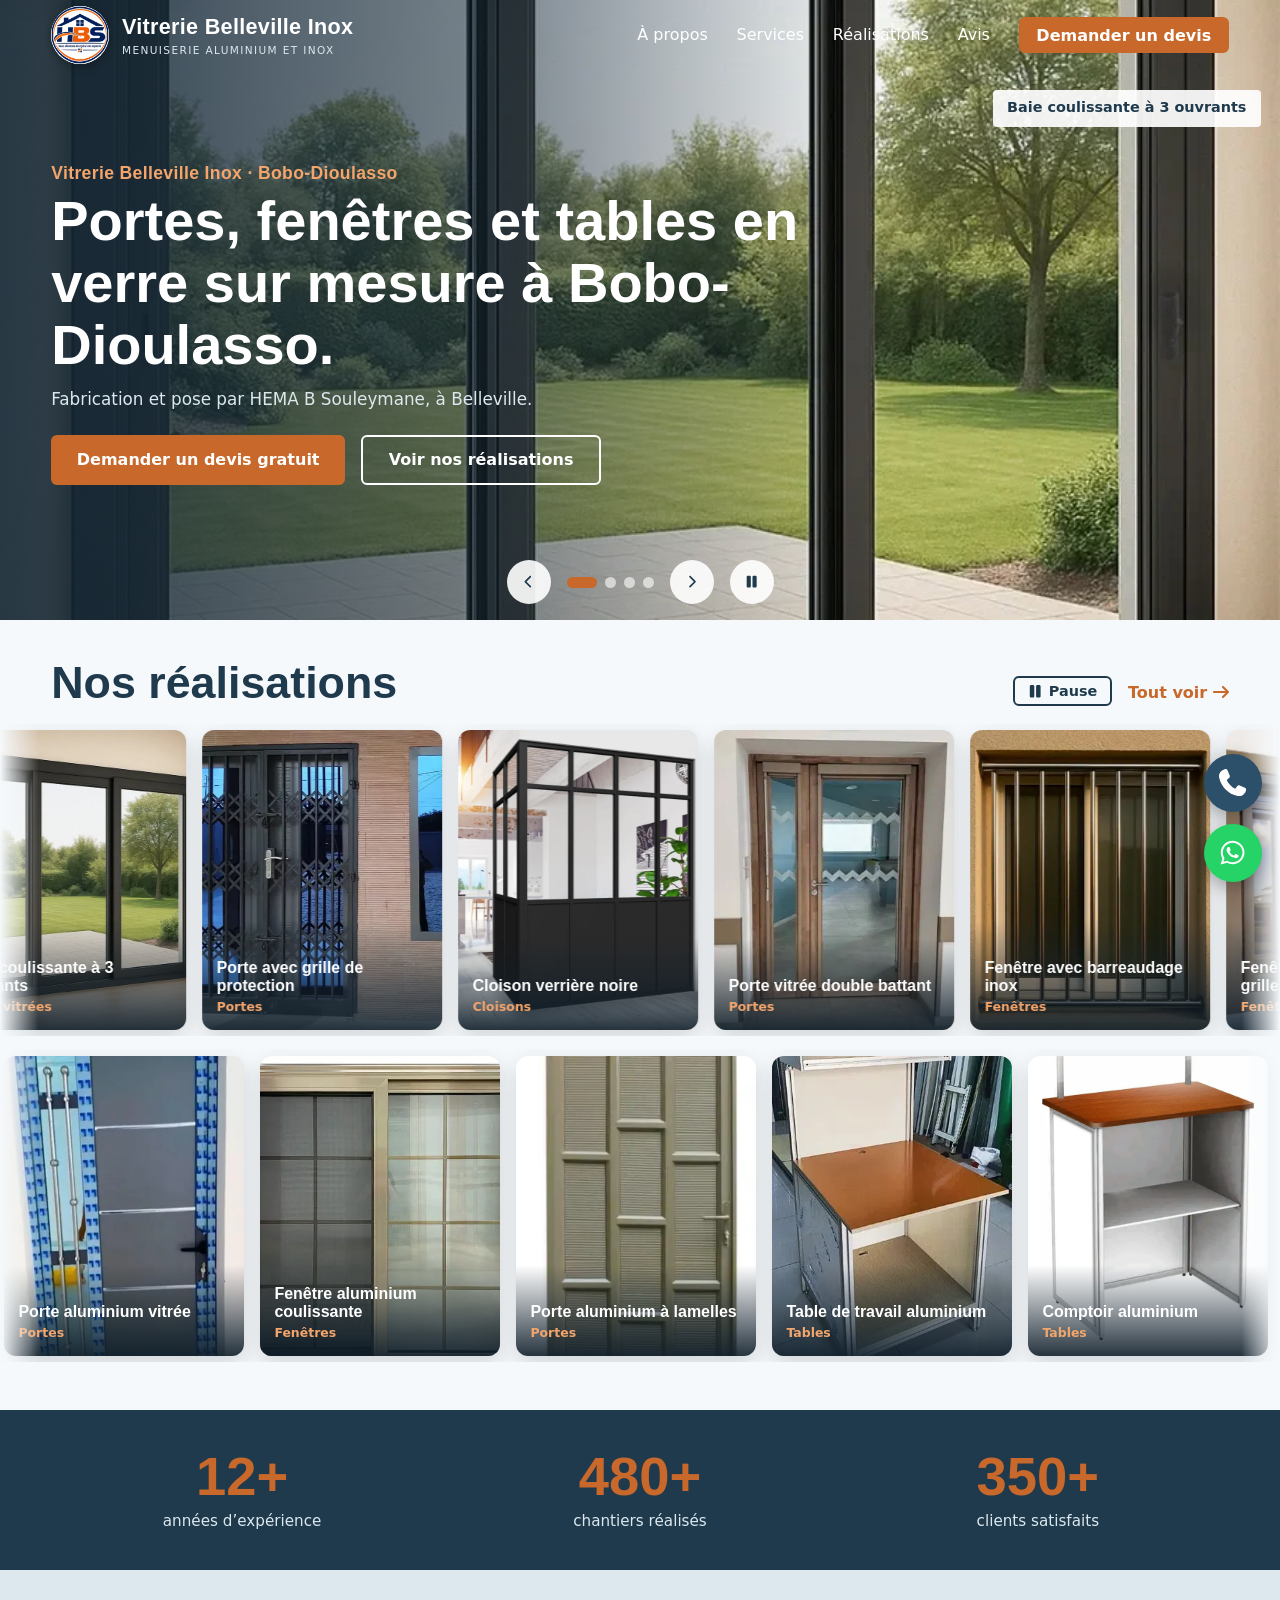
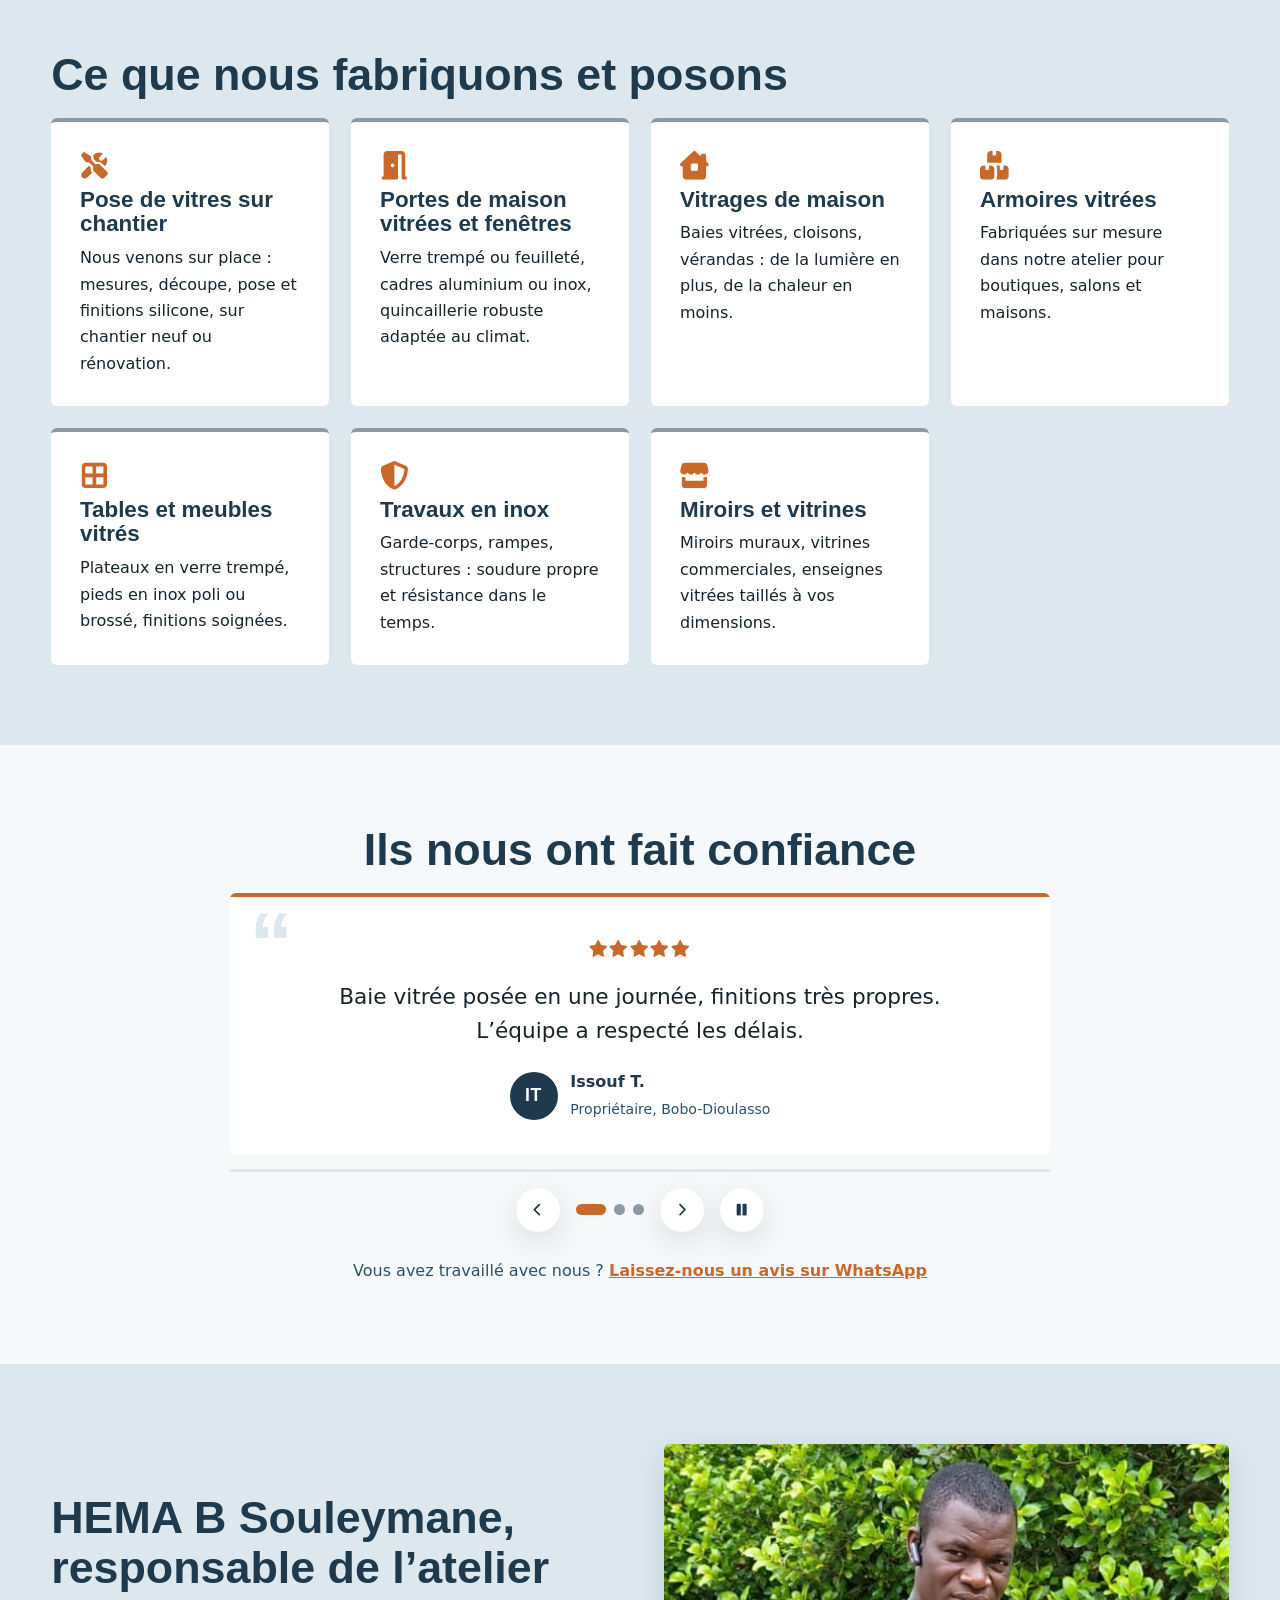
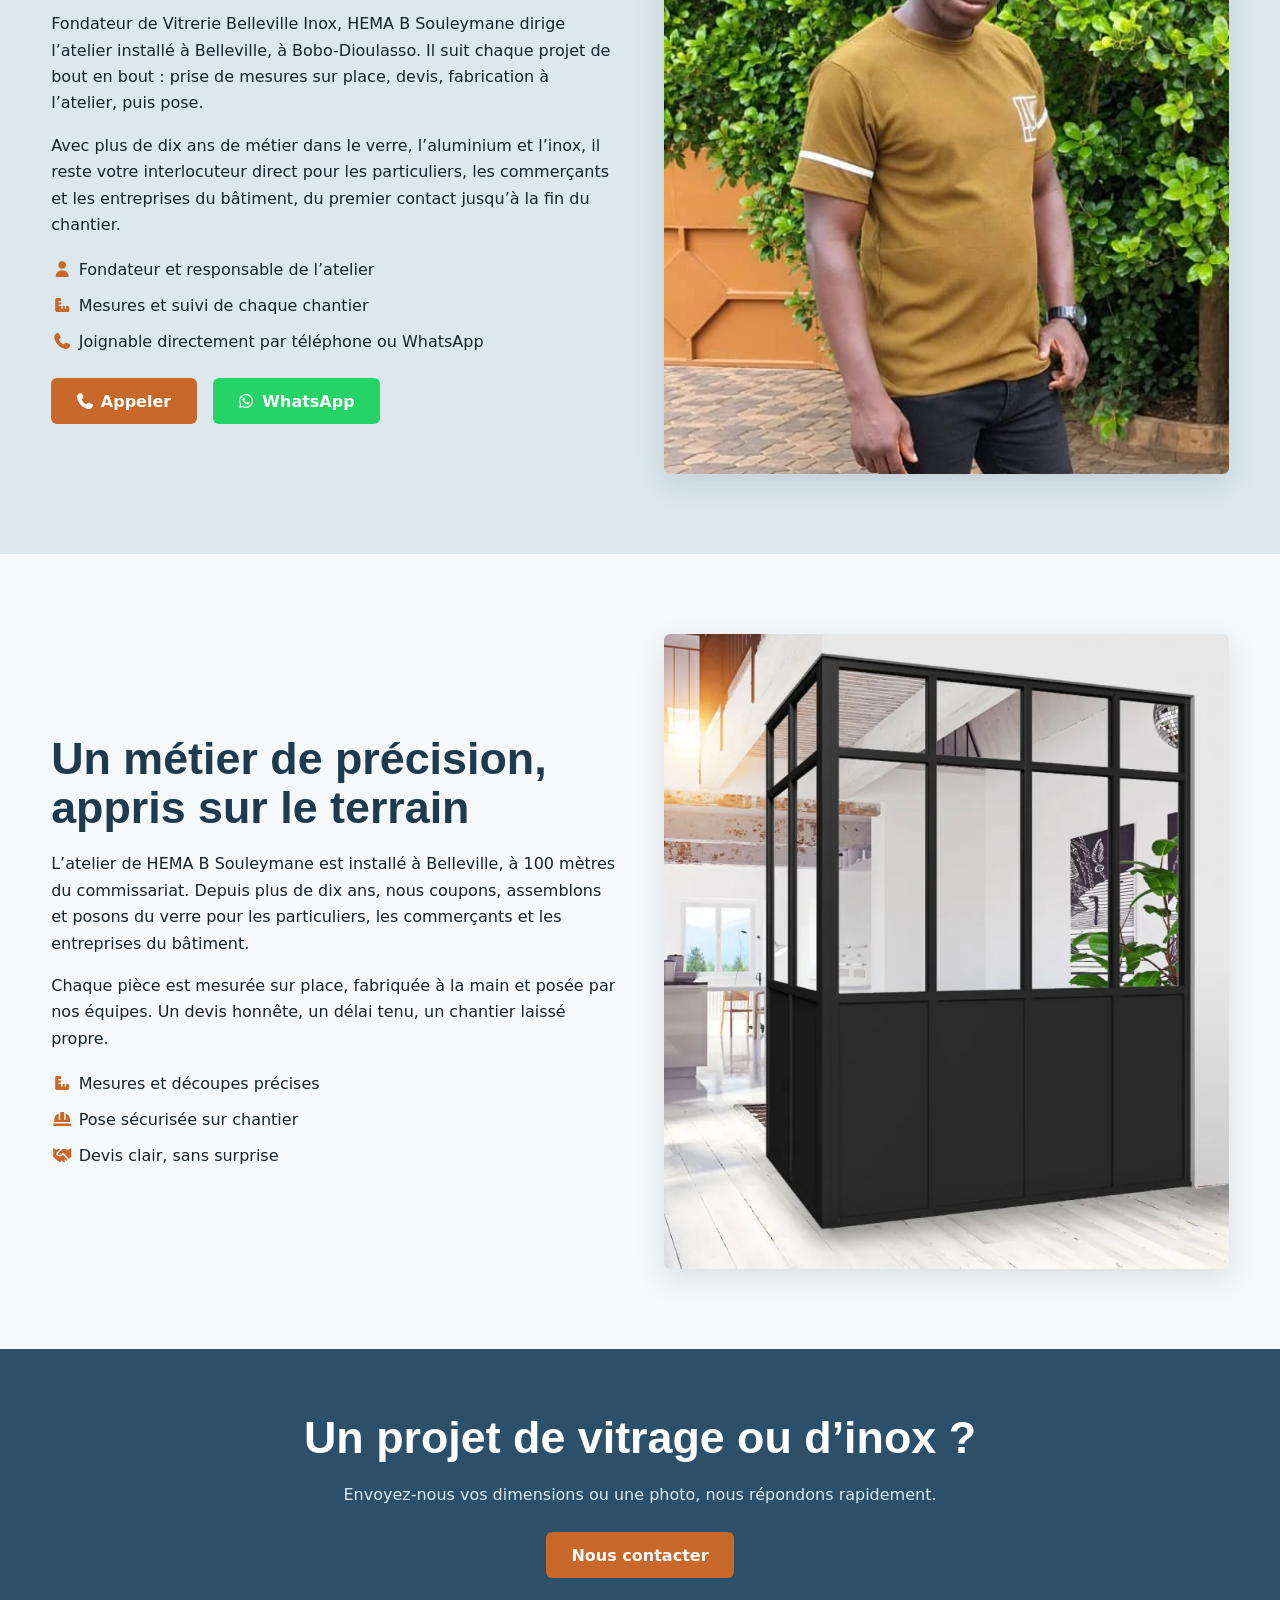
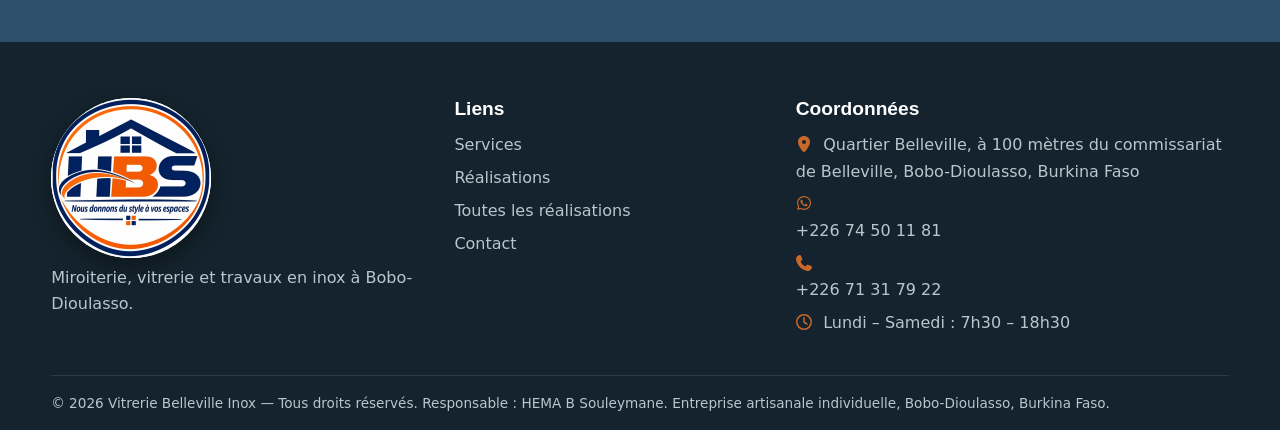
==== commit 8463f219: "Add files via upload" ====
--- a/index.html
+++ b/index.html
@@ -6,7 +6,7 @@
 <link rel="preconnect" href="https://fonts.googleapis.com"><link rel="preconnect" href="https://fonts.gstatic.com" crossorigin>
 <link href="https://fonts.googleapis.com/css2?family=Barlow+Condensed:wght@500;600;700&family=Public+Sans:wght@400;500;600&display=swap" rel="stylesheet">
 <link rel="preload" as="image" href="images/baie-coulissante-3-ouvrants.webp" fetchpriority="high">
-<link rel="stylesheet" href="assets/css/style.css?v=10">
+<link rel="stylesheet" href="assets/css/style.css?v=11">
 <script type="application/ld+json">{"@context": "https://schema.org", "@type": "HomeAndConstructionBusiness", "@id": "https://VOTRE-DOMAINE/#entreprise", "name": "Vitrerie Belleville Inox", "description": "Vitrerie, miroiterie, aluminium et travaux en inox à Bobo-Dioulasso : portes, fenêtres, baies vitrées, cloisons, tables et pose de vitres sur chantier.", "url": "https://VOTRE-DOMAINE/", "image": "https://VOTRE-DOMAINE/images/baie-coulissante-3-ouvrants.webp", "founder": {"@type": "Person", "name": "HEMA B Souleymane"}, "telephone": "+22671317922", "contactPoint": [{"@type": "ContactPoint", "telephone": "+22674501181", "contactType": "WhatsApp", "availableLanguage": "fr"}, {"@type": "ContactPoint", "telephone": "+22671317922", "contactType": "customer service", "availableLanguage": "fr"}], "address": {"@type": "PostalAddress", "streetAddress": "Quartier Belleville, à 100 mètres du commissariat de Belleville", "addressLocality": "Bobo-Dioulasso", "addressCountry": "BF"}, "areaServed": {"@type": "City", "name": "Bobo-Dioulasso"}, "openingHoursSpecification": [{"@type": "OpeningHoursSpecification", "dayOfWeek": ["Monday", "Tuesday", "Wednesday", "Thursday", "Friday", "Saturday"], "opens": "07:30", "closes": "18:30"}], "logo": "https://VOTRE-DOMAINE/images/logo.webp"}</script></head>
 <body class="home">
 <!-- Icônes : Font Awesome Free (CC BY 4.0) - fontawesome.com/license/free -->
@@ -62,5 +62,5 @@
 <div class="wrap legal">© 2026 Vitrerie Belleville Inox — Tous droits réservés. Responsable : HEMA B Souleymane. Entreprise artisanale individuelle, Bobo-Dioulasso, Burkina Faso.</div></footer>
 <div class="float"><a class="fl fl-call" data-track="appel" href="tel:+22671317922" aria-label="Appeler"><svg class="ic" aria-hidden="true"><use href="#i-phone"/></svg></a>
 <a class="fl fl-wa" data-track="whatsapp" target="_blank" rel="noopener" aria-label="Écrire sur WhatsApp" href="https://wa.me/22674501181?text=Bonjour%2C%20je%20souhaite%20un%20devis%20pour%20des%20travaux%20de%20vitrerie%20%2F%20inox."><svg class="ic" aria-hidden="true"><use href="#i-whatsapp"/></svg></a></div>
-<script src="assets/js/main.js?v=7"></script>
+<script src="assets/js/main.js?v=8"></script>
 </body></html>
--- a/assets/css/style.css
+++ b/assets/css/style.css
@@ -279,3 +279,17 @@
 .btn-wa{background:#25d366}.btn-wa:hover{background:#1da851;box-shadow:0 8px 20px rgba(37,211,102,.4)}
 #responsable .about-img img{aspect-ratio:8/9;object-position:50% 12%}
 #temoignages h2{text-align:center}
+
+/* ===== Services : cartes qui réagissent au toucher / au clic ===== */
+#services .card{cursor:pointer;position:relative;overflow:hidden;-webkit-tap-highlight-color:transparent;user-select:none;-webkit-user-select:none;
+  transition:opacity .7s,transform .35s cubic-bezier(.2,1.4,.4,1),box-shadow .3s,background .3s,color .3s,border-color .3s}
+#services .card>.ic{transition:transform .35s cubic-bezier(.2,1.4,.4,1),color .3s;transform-origin:left center}
+#services .card:hover{transform:translateY(-6px)}
+#services .card:hover>.ic{transform:scale(1.15)}
+#services .card:active{transform:scale(.96)}
+#services .card.act{transform:translateY(-8px) scale(1.03);background:var(--steel);color:#fff;border-color:var(--cu);box-shadow:0 14px 34px rgba(20,35,45,.28)}
+#services .card.act h3{color:#fff}
+#services .card.act>.ic{color:#f3a56b;transform:scale(1.2);animation:icpop .6s}
+@keyframes icpop{0%{transform:scale(1)}40%{transform:scale(1.7) rotate(-14deg)}70%{transform:scale(.95) rotate(7deg)}100%{transform:scale(1.2)}}
+.rip{position:absolute;width:20px;height:20px;margin:-10px 0 0 -10px;border-radius:50%;background:rgba(200,104,42,.4);transform:scale(0);animation:rip .65s ease-out forwards;pointer-events:none}
+@keyframes rip{to{transform:scale(22);opacity:0}}
